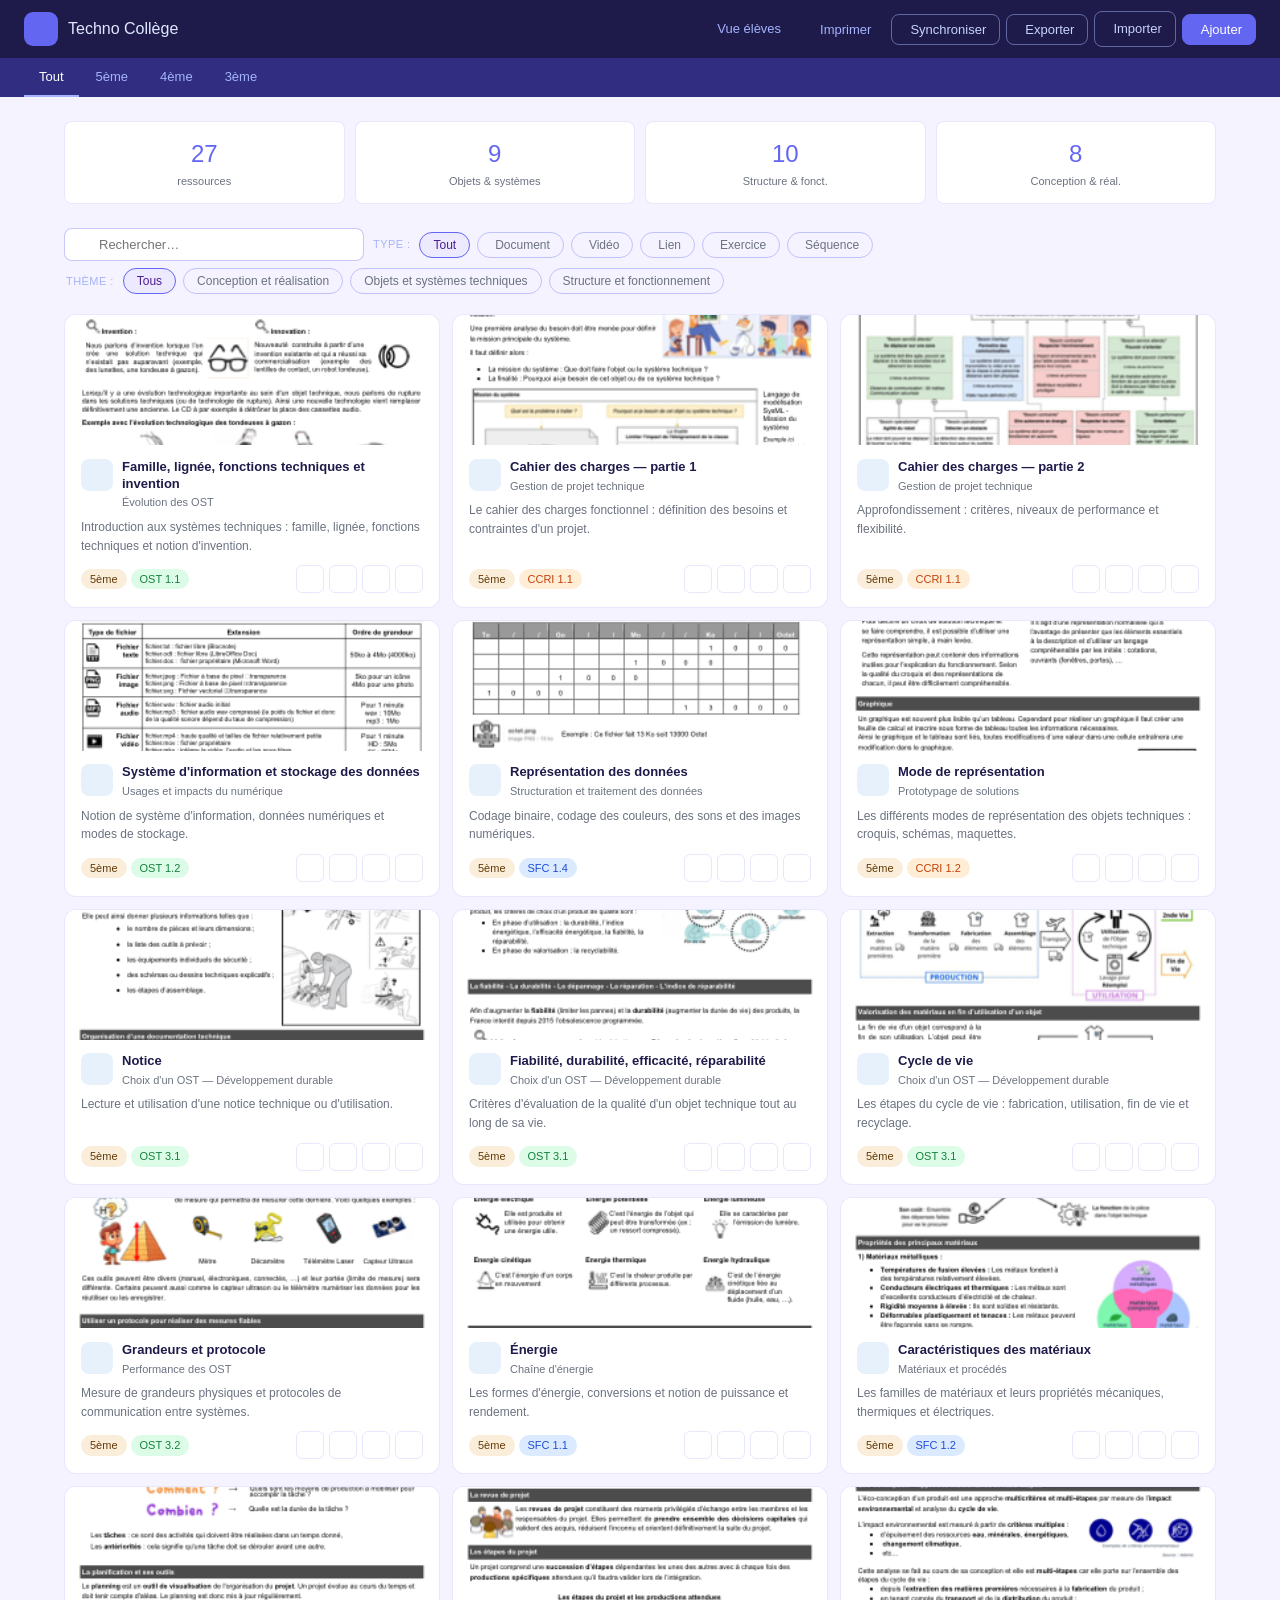
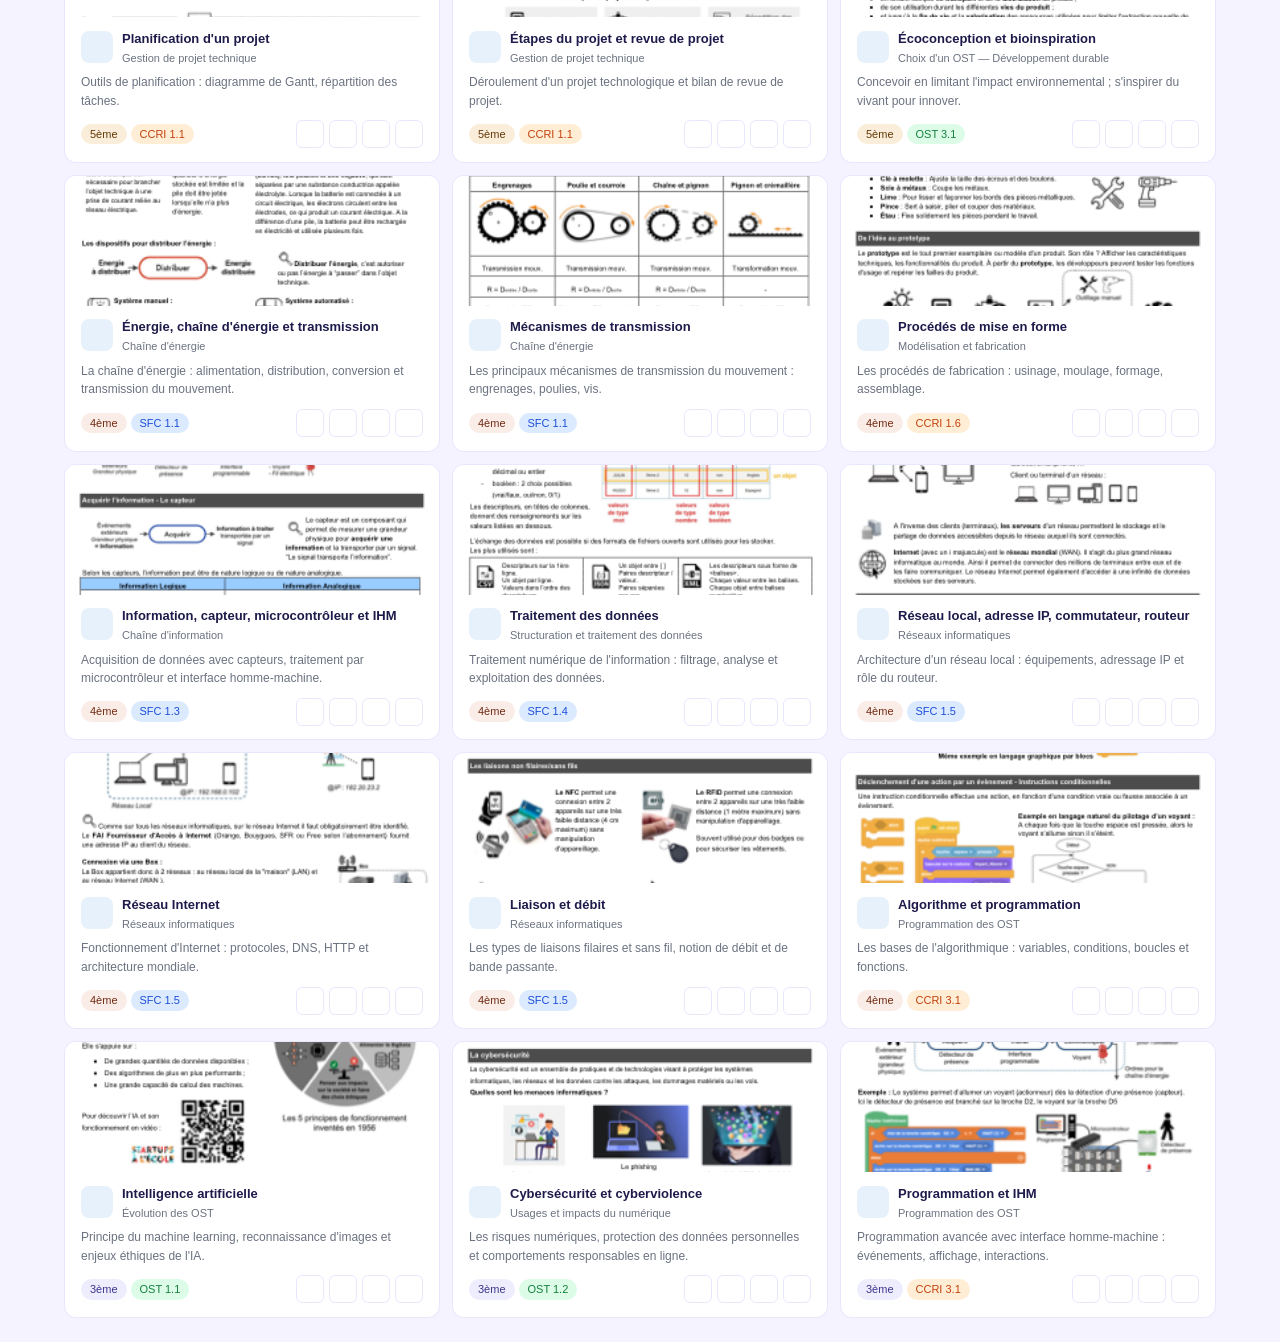
==== index.html @ 3454cb3f "Organise les fiches selon le programme BO 2024-2025 - ressources.json : ajout des champs code (ex: O" ====
<!DOCTYPE html>
<html lang="fr">
<head>
<meta charset="UTF-8">
<meta name="viewport" content="width=device-width, initial-scale=1.0">
<title>Techno Collège — Ressources pédagogiques</title>
<link rel="stylesheet" href="https://cdn.jsdelivr.net/npm/@tabler/icons-webfont@3.19.0/dist/tabler-icons.min.css">
<style>
  *, *::before, *::after { box-sizing: border-box; margin: 0; padding: 0; }

  :root {
    --bg: #f5f3ff;
    --surface: #ffffff;
    --border: rgba(99,102,241,0.15);
    --border-hover: rgba(99,102,241,0.35);
    --text: #1e1b4b;
    --text-muted: #6b7280;
    --text-hint: #a5b4fc;
    --radius-md: 8px;
    --radius-lg: 12px;
    --accent: #6366f1;
    --accent-dark: #4f46e5;
    --accent-bg: #ede9fe;
    --accent-text: #4c1d95;
    --header-bg: #1e1b4b;
    --nav-bg: #312e81;
  }

  @media (prefers-color-scheme: dark) {
    :root {
      --bg: #0f0e1a;
      --surface: #1e1b4b;
      --border: rgba(165,180,252,0.15);
      --border-hover: rgba(165,180,252,0.35);
      --text: #e0e7ff;
      --text-muted: #a5b4fc;
      --text-hint: #6366f1;
      --accent: #818cf8;
      --accent-dark: #6366f1;
      --accent-bg: #312e81;
      --accent-text: #c7d2fe;
      --header-bg: #0f0e1a;
      --nav-bg: #1e1b4b;
    }
  }

  body {
    font-family: -apple-system, BlinkMacSystemFont, 'Segoe UI', sans-serif;
    background: var(--bg);
    color: var(--text);
    min-height: 100vh;
    font-size: 15px;
    line-height: 1.5;
  }

  /* Header */
  header {
    background: var(--header-bg);
    padding: 0 1.5rem;
    display: flex;
    align-items: center;
    justify-content: space-between;
    height: 58px;
    position: sticky;
    top: 0;
    z-index: 20;
    flex-wrap: wrap;
    gap: 8px;
  }
  .logo {
    display: flex; align-items: center; gap: 10px;
    font-weight: 500; font-size: 16px;
    text-decoration: none; color: #e0e7ff;
  }
  .logo-icon {
    width: 34px; height: 34px; background: #6366f1;
    border-radius: 9px; display: flex; align-items: center;
    justify-content: center; color: #fff; font-size: 18px;
  }
  .header-right { display: flex; align-items: center; gap: 6px; flex-wrap: wrap; }

  /* Buttons */
  .btn {
    border: 0.5px solid rgba(165,180,252,0.5);
    border-radius: var(--radius-md);
    padding: 7px 13px;
    font-size: 13px; cursor: pointer;
    background: transparent; color: #c7d2fe;
    display: inline-flex; align-items: center; gap: 5px;
    font-family: inherit; transition: background 0.15s;
    text-decoration: none; white-space: nowrap;
  }
  .btn:hover { background: rgba(255,255,255,0.1); }
  .btn-primary { background: var(--accent); color: #fff; border-color: var(--accent); }
  .btn-primary:hover { background: var(--accent-dark); border-color: var(--accent-dark); }
  .btn-ghost { border-color: transparent; color: #a5b4fc; }
  .btn-ghost:hover { background: rgba(255,255,255,0.08); }

  /* Nav tabs */
  nav {
    background: var(--nav-bg);
    padding: 0 1.5rem;
    display: flex; gap: 2px; overflow-x: auto;
  }
  .nav-tab {
    padding: 11px 15px; font-size: 13px; cursor: pointer;
    border: none; border-bottom: 2px solid transparent;
    color: #a5b4fc; background: none; white-space: nowrap;
    font-family: inherit; transition: color 0.15s;
  }
  .nav-tab:hover { color: #e0e7ff; }
  .nav-tab.active { color: #fff; border-bottom-color: #a5b4fc; font-weight: 500; }

  /* Main */
  main { padding: 1.5rem; max-width: 1200px; margin: 0 auto; }

  /* Stats — 3 axes BO + total */
  .stats {
    display: grid;
    grid-template-columns: repeat(4, 1fr);
    gap: 10px; margin-bottom: 1.5rem;
  }
  @media (max-width: 680px) { .stats { grid-template-columns: repeat(2, 1fr); } }
  .stat {
    background: var(--surface);
    border: 0.5px solid var(--border);
    border-radius: var(--radius-md);
    padding: 0.9rem 1rem;
    text-align: center;
  }
  .stat-n { font-size: 24px; font-weight: 500; color: var(--accent); margin-bottom: 2px; }
  .stat-l { font-size: 11px; color: var(--text-muted); line-height: 1.3; }

  /* Filters */
  .filter-section { margin-bottom: 1.25rem; }
  .filter-row {
    display: flex; gap: 7px; flex-wrap: wrap;
    align-items: center; margin-bottom: 7px;
  }
  .filter-label {
    font-size: 11px; color: var(--text-hint);
    text-transform: uppercase; letter-spacing: .04em;
    white-space: nowrap; padding: 0 2px;
  }
  .search-wrap { position: relative; flex: 1; min-width: 180px; max-width: 300px; }
  .search-wrap .ti {
    position: absolute; left: 10px; top: 50%;
    transform: translateY(-50%);
    color: var(--text-hint); font-size: 16px; pointer-events: none;
  }
  .search-wrap input {
    width: 100%; padding: 8px 10px 8px 34px;
    border: 0.5px solid var(--border-hover);
    border-radius: var(--radius-md); font-size: 13px;
    background: var(--surface); color: var(--text);
    font-family: inherit; outline: none;
  }
  .search-wrap input:focus { border-color: var(--accent); }
  .filter-chip {
    border: 0.5px solid var(--border-hover);
    border-radius: 20px; padding: 5px 13px;
    font-size: 12px; cursor: pointer;
    background: transparent; color: var(--text-muted);
    font-family: inherit; display: inline-flex;
    align-items: center; gap: 4px; transition: all 0.15s;
    white-space: nowrap;
  }
  .filter-chip:hover, .filter-chip.active {
    background: var(--accent-bg); border-color: var(--accent); color: var(--accent-text);
  }

  /* Grid */
  .grid {
    display: grid;
    grid-template-columns: repeat(auto-fill, minmax(280px, 1fr));
    gap: 12px;
  }
  .card {
    background: var(--surface);
    border: 0.5px solid var(--border);
    border-radius: var(--radius-lg);
    padding: 0;
    transition: border-color 0.15s, box-shadow 0.15s, transform 0.15s;
    display: flex; flex-direction: column;
    overflow: hidden;
  }
  .card:hover { border-color: var(--accent); box-shadow: 0 4px 16px rgba(99,102,241,0.12); transform: translateY(-2px); }
  .card-img {
    height: 130px; overflow: hidden; flex-shrink: 0;
    background: var(--accent-bg);
    position: relative;
  }
  .card-img img {
    width: 100%; height: 100%; object-fit: cover; display: block;
    transition: transform 0.3s;
  }
  .card:hover .card-img img { transform: scale(1.04); }
  .card-img-placeholder {
    width: 100%; height: 100%;
    display: flex; align-items: center; justify-content: center;
    font-size: 40px; color: var(--accent);
    background: var(--accent-bg);
  }
  .card-body { padding: 0.85rem 1rem; flex: 1; display: flex; flex-direction: column; }
  .card-header { display: flex; align-items: flex-start; gap: 9px; margin-bottom: 7px; }
  .card-icon {
    width: 32px; height: 32px; border-radius: 8px;
    display: flex; align-items: center; justify-content: center;
    font-size: 15px; flex-shrink: 0;
  }
  .card-meta { flex: 1; min-width: 0; }
  .card-title { font-size: 13px; font-weight: 600; line-height: 1.3; margin-bottom: 2px; }
  .card-sub { font-size: 11px; color: var(--text-muted); }
  .card-desc { font-size: 12px; color: var(--text-muted); line-height: 1.55; margin-bottom: 10px; flex: 1; }
  .card-footer { display: flex; align-items: center; justify-content: space-between; gap: 6px; }
  .badges { display: flex; gap: 4px; flex-wrap: wrap; }
  .badge { font-size: 11px; padding: 2px 9px; border-radius: 12px; font-weight: 500; white-space: nowrap; }

  .b-5 { background: #FAEEDA; color: #633806; }
  .b-4 { background: #FAECE7; color: #712B13; }
  .b-3 { background: #EEEDFE; color: #3C3489; }
  .b-doc { background: #E6F1FB; color: #0C447C; }
  .b-ost  { background: #dcfce7; color: #15803d; }
  .b-sfc  { background: #dbeafe; color: #1d4ed8; }
  .b-ccri { background: #ffedd5; color: #c2410c; }
  .b-vid { background: #FBEAF0; color: #72243E; }
  .b-lien { background: #EAF3DE; color: #27500A; }
  .b-ex { background: #FAEEDA; color: #633806; }
  .b-seq { background: #F0F4FF; color: #3451B2; }

  @media (prefers-color-scheme: dark) {
    .b-5 { background: #412402; color: #FAC775; }
    .b-4 { background: #4A1B0C; color: #F0997B; }
    .b-3 { background: #26215C; color: #AFA9EC; }
    .b-doc { background: #042C53; color: #85B7EB; }
    .b-vid { background: #4B1528; color: #ED93B1; }
    .b-lien { background: #173404; color: #97C459; }
    .b-ex { background: #412402; color: #EF9F27; }
    .b-ost  { background: #14532d; color: #4ade80; }
    .b-sfc  { background: #1e3a5f; color: #93c5fd; }
    .b-ccri { background: #431407; color: #fdba74; }
    .b-seq { background: #1e2a5c; color: #93aff5; }
  }

  .card-actions { display: flex; gap: 5px; flex-shrink: 0; }
  .icon-btn {
    width: 28px; height: 28px;
    border: 0.5px solid var(--border);
    border-radius: 6px; display: flex;
    align-items: center; justify-content: center;
    cursor: pointer; background: transparent;
    color: var(--text-muted); font-size: 14px;
    transition: all 0.15s; text-decoration: none;
  }
  .icon-btn:hover { background: var(--bg); color: var(--text); border-color: var(--border-hover); }
  .icon-btn.danger:hover { background: #FCEBEB; color: #A32D2D; border-color: #F09595; }

  /* Empty */
  .empty {
    text-align: center; padding: 4rem 1rem;
    color: var(--text-muted); grid-column: 1 / -1;
  }
  .empty .ti { font-size: 36px; display: block; margin-bottom: 10px; color: var(--text-hint); }

  /* Modal */
  .modal-bg {
    position: fixed; inset: 0;
    background: rgba(0,0,0,0.45);
    z-index: 100; display: none;
    align-items: center; justify-content: center; padding: 1rem;
  }
  .modal-bg.open { display: flex; }
  .modal {
    background: var(--surface);
    border-radius: var(--radius-lg);
    padding: 1.5rem;
    width: min(480px, 100%);
    max-height: 90vh; overflow-y: auto;
    border: 0.5px solid var(--border);
  }
  .modal-header { display: flex; align-items: center; justify-content: space-between; margin-bottom: 1.25rem; }
  .modal h2 { font-size: 15px; font-weight: 500; }
  .form-row { margin-bottom: 1rem; }
  .form-row label { display: block; font-size: 12px; color: var(--text-muted); margin-bottom: 5px; }
  .form-row input,
  .form-row textarea,
  .form-row select {
    width: 100%; padding: 8px 10px;
    border: 0.5px solid var(--border-hover);
    border-radius: var(--radius-md); font-size: 13px;
    background: var(--surface); color: var(--text);
    font-family: inherit; outline: none;
  }
  .form-row input:focus,
  .form-row textarea:focus,
  .form-row select:focus { border-color: var(--accent); }
  .form-row textarea { resize: vertical; min-height: 70px; }
  .form-row select { cursor: pointer; }
  .form-grid { display: grid; grid-template-columns: 1fr 1fr; gap: 10px; }
  .form-actions { display: flex; gap: 8px; justify-content: flex-end; margin-top: 1.25rem; }
  .form-hint { font-size: 11px; color: var(--text-muted); margin-top: 5px; line-height: 1.5; }

  /* Sync modal */
  .sync-modal {
    background: var(--surface);
    border-radius: var(--radius-lg);
    padding: 1.5rem;
    width: min(520px, 100%);
    border: 0.5px solid var(--border);
    max-height: 90vh; overflow-y: auto;
  }
  .sync-steps { margin: 1rem 0; }
  .sync-step { display: flex; gap: 12px; align-items: flex-start; padding: 10px 0; border-bottom: 0.5px solid var(--border); }
  .sync-step:last-child { border-bottom: none; }
  .sync-num {
    width: 24px; height: 24px; border-radius: 50%;
    background: var(--accent); color: #fff;
    font-size: 12px; font-weight: 600;
    display: flex; align-items: center; justify-content: center;
    flex-shrink: 0; margin-top: 1px;
  }
  .sync-label { font-size: 13px; color: var(--text-muted); margin-bottom: 6px; }
  .sync-cmd {
    background: var(--bg); border: 0.5px solid var(--border-hover);
    border-radius: var(--radius-md); padding: 8px 12px;
    font-family: 'SF Mono', 'Fira Code', monospace; font-size: 11px;
    color: var(--text); word-break: break-all;
    cursor: pointer; user-select: all;
  }
  .sync-cmd:hover { border-color: var(--accent); }

  /* QR modal */
  .qr-modal {
    background: var(--surface);
    border-radius: var(--radius-lg); padding: 1.5rem;
    width: min(320px, 100%); text-align: center;
    border: 0.5px solid var(--border);
  }
  .qr-modal img { border-radius: var(--radius-md); margin: 1rem auto; display: block; }
  .qr-titre { font-size: 14px; font-weight: 500; margin-bottom: 4px; }
  .qr-url { font-size: 11px; color: var(--text-muted); word-break: break-all; }

  /* Toast */
  .toast {
    position: fixed; bottom: 1.5rem; right: 1.5rem;
    background: var(--text); color: var(--surface);
    padding: 10px 18px; border-radius: var(--radius-md);
    font-size: 13px; z-index: 200;
    opacity: 0; transform: translateY(8px);
    transition: all 0.2s; pointer-events: none;
  }
  .toast.show { opacity: 1; transform: translateY(0); }

  /* Print */
  @media print {
    header, nav, .filter-section, .card-actions, .modal-bg, .toast { display: none !important; }
    body { background: white; color: black; font-size: 12px; }
    .stats { display: none; }
    main { padding: 0; max-width: 100%; }
    .grid { grid-template-columns: repeat(3, 1fr); gap: 8px; }
    .card { border: 1px solid #ccc; break-inside: avoid; padding: 8px; }
    .card-title { font-size: 12px; }
    .card-desc { font-size: 11px; }
    .print-header { display: block !important; }
  }
  .print-header {
    display: none;
    margin-bottom: 1rem;
    padding-bottom: 0.5rem;
    border-bottom: 2px solid #1e1b4b;
  }
  .print-header h1 { font-size: 18px; }
  .print-header p { font-size: 12px; color: #666; }
</style>
</head>
<body>

<header>
  <a class="logo" href="#">
    <div class="logo-icon"><i class="ti ti-tool"></i></div>
    Techno Collège
  </a>
  <div class="header-right">
    <a class="btn btn-ghost" href="eleves.html" target="_blank" title="Vue élèves">
      <i class="ti ti-users"></i> Vue élèves
    </a>
    <button class="btn btn-ghost" onclick="window.print()" title="Imprimer / PDF">
      <i class="ti ti-printer"></i> Imprimer
    </button>
    <button class="btn" onclick="openSync()">
      <i class="ti ti-cloud-upload"></i> Synchroniser
    </button>
    <button class="btn" onclick="exportData()">
      <i class="ti ti-download"></i> Exporter
    </button>
    <label class="btn" style="cursor:pointer">
      <i class="ti ti-upload"></i> Importer
      <input type="file" accept=".json" style="display:none" onchange="importData(event)">
    </label>
    <button class="btn btn-primary" onclick="openModal()">
      <i class="ti ti-plus"></i> Ajouter
    </button>
  </div>
</header>

<nav>
  <button class="nav-tab active" onclick="setTab(this,'')">Tout</button>
  <button class="nav-tab" onclick="setTab(this,'5')">5ème</button>
  <button class="nav-tab" onclick="setTab(this,'4')">4ème</button>
  <button class="nav-tab" onclick="setTab(this,'3')">3ème</button>
</nav>

<main>
  <div class="print-header">
    <h1>Techno Collège — Ressources pédagogiques</h1>
    <p id="print-subtitle"></p>
  </div>

  <div class="stats">
    <div class="stat"><div class="stat-n" id="s-total">0</div><div class="stat-l">ressources</div></div>
    <div class="stat"><div class="stat-n" id="s-ax1">0</div><div class="stat-l">Objets &amp; systèmes</div></div>
    <div class="stat"><div class="stat-n" id="s-ax2">0</div><div class="stat-l">Structure &amp; fonct.</div></div>
    <div class="stat"><div class="stat-n" id="s-ax3">0</div><div class="stat-l">Conception &amp; réal.</div></div>
  </div>

  <div class="filter-section">
    <div class="filter-row">
      <div class="search-wrap">
        <i class="ti ti-search"></i>
        <input type="text" id="search" placeholder="Rechercher…" oninput="renderCards()">
      </div>
      <span class="filter-label">Type :</span>
      <button class="filter-chip active" onclick="setType(this,'')">Tout</button>
      <button class="filter-chip" onclick="setType(this,'document')"><i class="ti ti-file-text"></i> Document</button>
      <button class="filter-chip" onclick="setType(this,'video')"><i class="ti ti-video"></i> Vidéo</button>
      <button class="filter-chip" onclick="setType(this,'lien')"><i class="ti ti-link"></i> Lien</button>
      <button class="filter-chip" onclick="setType(this,'exercice')"><i class="ti ti-pencil"></i> Exercice</button>
      <button class="filter-chip" onclick="setType(this,'sequence')"><i class="ti ti-list-details"></i> Séquence</button>
    </div>
    <div class="filter-row" id="theme-filters">
      <span class="filter-label">Thème :</span>
      <button class="filter-chip active" onclick="setTheme(this,'')">Tous</button>
    </div>
  </div>

  <div class="grid" id="grid">
    <div class="empty"><i class="ti ti-loader"></i>Chargement…</div>
  </div>
</main>

<!-- Modal ajout -->
<div class="modal-bg" id="modal-bg" onclick="closeBg(event)">
  <div class="modal" role="dialog" aria-modal="true">
    <div class="modal-header">
      <h2>Nouvelle ressource</h2>
      <button class="icon-btn" onclick="closeModal()"><i class="ti ti-x"></i></button>
    </div>
    <div class="form-row">
      <label>Titre *</label>
      <input type="text" id="f-titre" placeholder="Ex : Cours sur les matériaux">
    </div>
    <div class="form-row">
      <label>Description</label>
      <textarea id="f-desc" placeholder="Décrivez brièvement le contenu…"></textarea>
    </div>
    <div class="form-grid">
      <div class="form-row">
        <label>Type</label>
        <select id="f-type">
          <option value="document">Document</option>
          <option value="video">Vidéo</option>
          <option value="lien">Lien web</option>
          <option value="exercice">Exercice / TP</option>
          <option value="sequence">Séquence de cours</option>
        </select>
      </div>
      <div class="form-row">
        <label>Niveau</label>
        <select id="f-niveau">
          <option value="5">5ème</option>
          <option value="4">4ème</option>
          <option value="3">3ème</option>
        </select>
      </div>
    </div>
    <div class="form-row">
      <label>Thème</label>
      <input type="text" id="f-theme" placeholder="Ex : Énergie, Réseaux, Matériaux…">
    </div>
    <div class="form-row">
      <label>Fichier / Lien</label>
      <div style="display:flex;gap:6px;margin-bottom:8px">
        <button type="button" class="filter-chip active" id="mode-url" onclick="setLinkMode('url')"><i class="ti ti-link"></i> Lien web</button>
        <button type="button" class="filter-chip" id="mode-pdf" onclick="setLinkMode('pdf')"><i class="ti ti-file-type-pdf"></i> PDF local</button>
      </div>
      <div id="url-field">
        <input type="url" id="f-url" placeholder="https://…">
      </div>
      <div id="pdf-field" style="display:none">
        <input type="text" id="f-pdf" placeholder="nom-du-fichier.pdf">
        <p class="form-hint"><i class="ti ti-info-circle" style="vertical-align:middle"></i> Place le PDF dans <code style="background:var(--bg);padding:1px 5px;border-radius:4px">~/techno-college/pdf/</code> puis clique <strong>Synchroniser</strong>.</p>
      </div>
    </div>
    <div class="form-actions">
      <button class="btn" style="color:var(--text);border-color:var(--border-hover)" onclick="closeModal()">Annuler</button>
      <button class="btn btn-primary" onclick="addResource()"><i class="ti ti-check"></i> Ajouter</button>
    </div>
  </div>
</div>

<!-- Modal sync -->
<div class="modal-bg" id="sync-bg" onclick="closeSyncBg(event)">
  <div class="sync-modal" role="dialog" aria-modal="true">
    <div class="modal-header">
      <h2><i class="ti ti-cloud-upload" style="margin-right:8px;color:var(--accent)"></i>Synchroniser vers GitHub</h2>
      <button class="icon-btn" onclick="closeSync()"><i class="ti ti-x"></i></button>
    </div>
    <p style="font-size:13px;color:var(--text-muted);margin-bottom:12px">Tes ressources locales seront publiées sur le site en ligne.</p>

    <!-- Google Sheets config -->
    <details style="margin-bottom:14px;border:0.5px solid var(--border);border-radius:var(--radius-md);padding:10px 12px">
      <summary style="font-size:13px;font-weight:500;cursor:pointer;list-style:none;display:flex;align-items:center;gap:7px">
        <i class="ti ti-table" style="color:var(--accent)"></i> Enregistrer les scores dans Google Sheets
        <i class="ti ti-chevron-right" style="margin-left:auto;font-size:14px;color:var(--text-hint)"></i>
      </summary>
      <div style="margin-top:10px">
        <label style="font-size:12px;color:var(--text-muted);display:block;margin-bottom:5px">URL du script Google Apps</label>
        <input type="url" id="sheets-url-input" placeholder="https://script.google.com/macros/s/…/exec"
          style="width:100%;padding:8px 10px;border:0.5px solid var(--border-hover);border-radius:var(--radius-md);font-size:12px;background:var(--surface);color:var(--text);font-family:inherit;outline:none"
          oninput="sheetsUrl=this.value.trim();localStorage.setItem('tc_sheets_url',sheetsUrl)">
        <p style="font-size:11px;color:var(--text-hint);margin-top:5px">
          Pour créer ce script : ouvre Google Sheets → Extensions → Apps Script → colle le code ci-dessous → Déployer → Application web → Tout le monde.
        </p>
        <pre style="margin-top:8px;padding:10px;background:var(--bg);border-radius:6px;font-size:11px;overflow-x:auto;color:var(--text-muted);white-space:pre-wrap">function doPost(e) {
  const d = JSON.parse(e.postData.contents);
  const s = SpreadsheetApp.getActiveSpreadsheet().getSheets()[0];
  if (s.getLastRow() === 0)
    s.appendRow(['Date','Prénom','Fiche','Score','Total','%']);
  s.appendRow([new Date(d.date), d.nom, d.titre,
               d.score, d.total,
               Math.round(d.score/d.total*100)+'%']);
  return ContentService.createTextOutput('ok');
}</pre>
      </div>
    </details>

    <div class="sync-steps">
      <div class="sync-step">
        <div class="sync-num">1</div>
        <div style="flex:1">
          <div class="sync-label">Télécharger le fichier de ressources</div>
          <button class="btn btn-primary" onclick="downloadForSync()" style="font-size:12px;padding:6px 12px">
            <i class="ti ti-download"></i> Télécharger ressources.json
          </button>
        </div>
      </div>
      <div class="sync-step">
        <div class="sync-num">2</div>
        <div style="flex:1">
          <div class="sync-label">Colle cette commande dans Terminal :</div>
          <div class="sync-cmd" onclick="copyCmd()">cp ~/Downloads/ressources.json ~/techno-college/ &amp;&amp; cd ~/techno-college &amp;&amp; git add ressources.json pdf/ &amp;&amp; git commit -m "Sync ressources" &amp;&amp; git push</div>
          <button class="btn" onclick="copyCmd()" style="margin-top:8px;font-size:12px;padding:6px 12px;color:var(--text);border-color:var(--border-hover)">
            <i class="ti ti-copy"></i> Copier la commande
          </button>
        </div>
      </div>
      <div class="sync-step">
        <div class="sync-num">3</div>
        <div style="flex:1">
          <div class="sync-label">Attendre ~1 minute, puis le site est à jour.</div>
          <a href="https://robicy-sys.github.io/techno-college" target="_blank" class="btn" style="font-size:12px;padding:6px 12px;color:var(--text);border-color:var(--border-hover)">
            <i class="ti ti-external-link"></i> Voir le site
          </a>
        </div>
      </div>
    </div>
  </div>
</div>

<!-- Modal QR code -->
<div class="modal-bg" id="qr-bg" onclick="closeQR()">
  <div class="qr-modal" role="dialog" onclick="event.stopPropagation()">
    <div class="modal-header" style="margin-bottom:0.5rem">
      <h2>QR Code</h2>
      <button class="icon-btn" onclick="closeQR()"><i class="ti ti-x"></i></button>
    </div>
    <p class="qr-titre" id="qr-titre"></p>
    <img id="qr-img" src="" alt="QR Code" width="200" height="200">
    <p class="qr-url" id="qr-url"></p>
    <div style="display:flex;gap:8px;justify-content:center;margin-top:1rem">
      <a id="qr-download" href="" download="qrcode.png" class="btn btn-primary" style="font-size:12px">
        <i class="ti ti-download"></i> Télécharger
      </a>
      <button class="btn" onclick="closeQR()" style="font-size:12px;color:var(--text);border-color:var(--border-hover)">Fermer</button>
    </div>
  </div>
</div>

<div class="toast" id="toast"></div>

<script>
const BASE_URL = 'https://robicy-sys.github.io/techno-college/';

const THEME_IMG = {
  'Objets et systèmes techniques': 'img/themes/systemes.jpg',
  'Structure et fonctionnement':   'img/themes/mecanique.jpg',
  'Conception et réalisation':     'img/themes/conception.jpg',
  'Énergie':                       'img/themes/energie.jpg',
  'Matériaux':                     'img/themes/materiaux.jpg',
  'Mécanique':                     'img/themes/mecanique.jpg',
  'Numérique':                     'img/themes/numerique.jpg',
  'Réseaux':                       'img/themes/reseaux.jpg',
  'Programmation':                 'img/themes/programmation.jpg',
  'Projet':                        'img/themes/projet.jpg',
  'Développement durable':         'img/themes/developpement-durable.jpg',
  'Communication':                 'img/themes/communication.jpg',
};

const THEME_ICON = {
  'Objets et systèmes techniques': 'ti-cpu',
  'Structure et fonctionnement':   'ti-settings',
  'Conception et réalisation':     'ti-ruler-2',
  'Énergie':                       'ti-bolt',
  'Matériaux':                     'ti-building-factory',
  'Mécanique':                     'ti-tool',
  'Numérique':                     'ti-device-laptop',
  'Réseaux':                       'ti-network',
  'Programmation':                 'ti-code',
  'Projet':                        'ti-checklist',
  'Développement durable':         'ti-leaf',
  'Communication':                 'ti-antenna',
};

const ICONS = {
  document: { i: 'ti-file-text', bg: '#E6F1FB', c: '#185FA5' },
  video:    { i: 'ti-video',     bg: '#FBEAF0', c: '#99355A' },
  lien:     { i: 'ti-link',      bg: '#EAF3DE', c: '#3B6D11' },
  exercice: { i: 'ti-pencil',    bg: '#FAEEDA', c: '#854F0B' },
  sequence: { i: 'ti-list-details', bg: '#F0F4FF', c: '#3451B2' },
};
const TYPE_LBL = { document:'Document', video:'Vidéo', lien:'Lien', exercice:'Exercice', sequence:'Séquence' };

let resources = [];
let nextId = 1;
let sheetsUrl = '';
let tabNiv = '';
let typeFilter = '';
let themeFilter = '';
let linkMode = 'url';

// ── Chargement ──────────────────────────────────────────────────────────────

async function load() {
  try {
    const resp = await fetch('./ressources.json?_=' + Date.now());
    if (resp.ok) {
      const data = await resp.json();
      if (Array.isArray(data.resources)) {
        resources = data.resources;
        nextId = data.nextId || (Math.max(...resources.map(r => r.id)) + 1);
        sheetsUrl = data.sheetsUrl || localStorage.getItem('tc_sheets_url') || '';
        localStorage.setItem('techno-ressources', JSON.stringify({ resources, nextId, sheetsUrl }));
        renderAll();
        return;
      }
    }
  } catch(e) {}
  try {
    const saved = localStorage.getItem('techno-ressources');
    if (saved) {
      const data = JSON.parse(saved);
      resources = data.resources || [];
      nextId = data.nextId || 1;
      sheetsUrl = data.sheetsUrl || localStorage.getItem('tc_sheets_url') || '';
    }
  } catch(e) { resources = []; nextId = 1; sheetsUrl = ''; }
  renderAll();
}

function save() {
  localStorage.setItem('techno-ressources', JSON.stringify({ resources, nextId, sheetsUrl }));
}

// ── Tabs / Filtres ───────────────────────────────────────────────────────────

function setTab(el, niv) {
  document.querySelectorAll('.nav-tab').forEach(t => t.classList.remove('active'));
  el.classList.add('active');
  tabNiv = niv;
  renderAll();
}

function setType(el, t) {
  document.querySelectorAll('.filter-row:first-child .filter-chip').forEach(c => c.classList.remove('active'));
  el.classList.add('active');
  typeFilter = t;
  renderCards();
}

function setTheme(el, t) {
  document.querySelectorAll('#theme-filters .filter-chip').forEach(c => c.classList.remove('active'));
  el.classList.add('active');
  themeFilter = t;
  renderCards();
}

function buildThemeFilters() {
  const themes = [...new Set(resources.map(r => r.theme).filter(Boolean))].sort();
  const container = document.getElementById('theme-filters');
  container.innerHTML = '<span class="filter-label">Thème :</span>';
  const allBtn = document.createElement('button');
  allBtn.className = 'filter-chip' + (themeFilter === '' ? ' active' : '');
  allBtn.textContent = 'Tous';
  allBtn.onclick = () => setTheme(allBtn, '');
  container.appendChild(allBtn);
  themes.forEach(th => {
    const btn = document.createElement('button');
    btn.className = 'filter-chip' + (themeFilter === th ? ' active' : '');
    btn.textContent = th;
    btn.onclick = () => setTheme(btn, th);
    container.appendChild(btn);
  });
}

// ── Rendu ────────────────────────────────────────────────────────────────────

function renderAll() {
  buildThemeFilters();
  updateStats();
  renderCards();
  document.getElementById('print-subtitle').textContent =
    'Niveau : ' + (tabNiv ? tabNiv + 'ème' : 'Tous') + ' — ' + resources.length + ' ressources';
}

function renderCards() {
  const q = document.getElementById('search').value.toLowerCase().trim();
  const filtered = resources.filter(r => {
    if (tabNiv && r.niveau !== tabNiv) return false;
    if (typeFilter && r.type !== typeFilter) return false;
    if (themeFilter && r.theme !== themeFilter) return false;
    if (q && !r.titre.toLowerCase().includes(q) && !(r.desc||'').toLowerCase().includes(q) && !(r.theme||'').toLowerCase().includes(q)) return false;
    return true;
  });

  const g = document.getElementById('grid');
  if (!filtered.length) {
    g.innerHTML = '<div class="empty"><i class="ti ti-search-off"></i>Aucune ressource trouvée</div>';
    return;
  }

  g.innerHTML = filtered.map(r => {
    const ic = ICONS[r.type] || ICONS.document;
    const isPdf = r.url && r.url.startsWith('pdf/');
    const linkBtn = r.url
      ? `<a class="icon-btn" href="${escHtml(r.url)}" target="_blank" rel="noopener" title="${isPdf ? 'Ouvrir le PDF' : 'Ouvrir le lien'}"><i class="ti ${isPdf ? 'ti-file-type-pdf' : 'ti-external-link'}"></i></a>`
      : '';
    const qrBtn = r.url
      ? `<button class="icon-btn" onclick="showQR(${r.id})" title="QR Code"><i class="ti ti-qrcode"></i></button>`
      : '';
    const quizBtn = `<a class="icon-btn" href="quiz/?id=${r.id}" target="_blank" title="Faire le quiz"><i class="ti ti-brain"></i></a>`;
    const thumbSrc = `img/thumbs/thumb-${r.id}.png`;
    const imgHtml = `<div class="card-img"><img src="${escHtml(thumbSrc)}" alt="${escHtml(r.titre||'')}" loading="lazy" onerror="this.style.display='none'"></div>`;
    return `<article class="card">
      ${imgHtml}
      <div class="card-body">
        <div class="card-header">
          <div class="card-icon" style="background:${ic.bg};color:${ic.c}"><i class="ti ${ic.i}"></i></div>
          <div class="card-meta">
            <div class="card-title">${escHtml(r.titre)}</div>
            <div class="card-sub">${r.sous_theme ? escHtml(r.sous_theme) : escHtml(r.theme||'')}</div>
          </div>
        </div>
        <p class="card-desc">${escHtml(r.desc||'')}</p>
        <div class="card-footer">
          <div class="badges">
            <span class="badge b-${r.niveau}">${r.niveau}ème</span>
            ${r.code ? `<span class="badge b-${(r.code.startsWith('OST')?'ost':r.code.startsWith('SFC')?'sfc':'ccri')}">${escHtml(r.code)}</span>` : `<span class="badge b-${r.type}">${TYPE_LBL[r.type]||r.type}</span>`}
          </div>
          <div class="card-actions">
            ${quizBtn}${qrBtn}${linkBtn}
            <button class="icon-btn danger" onclick="deleteRes(${r.id})" title="Supprimer"><i class="ti ti-trash"></i></button>
          </div>
        </div>
      </div>
    </article>`;
  }).join('');
}

function updateStats() {
  const src = tabNiv ? resources.filter(r => r.niveau === tabNiv) : resources;
  document.getElementById('s-total').textContent = src.length;
  document.getElementById('s-ax1').textContent = src.filter(r => r.theme === 'Objets et systèmes techniques').length;
  document.getElementById('s-ax2').textContent = src.filter(r => r.theme === 'Structure et fonctionnement').length;
  document.getElementById('s-ax3').textContent = src.filter(r => r.theme === 'Conception et réalisation').length;
}

// ── CRUD ─────────────────────────────────────────────────────────────────────

function deleteRes(id) {
  if (!confirm('Supprimer cette ressource ?')) return;
  resources = resources.filter(r => r.id !== id);
  save(); renderAll(); showToast('Ressource supprimée');
}

function addResource() {
  const titre = document.getElementById('f-titre').value.trim();
  if (!titre) { document.getElementById('f-titre').focus(); return; }
  const url = linkMode === 'pdf'
    ? (document.getElementById('f-pdf').value.trim() ? 'pdf/' + document.getElementById('f-pdf').value.trim().replace(/^pdf\//,'') : '')
    : document.getElementById('f-url').value.trim();
  resources.unshift({
    id: nextId++, titre,
    desc: document.getElementById('f-desc').value.trim() || 'Aucune description.',
    type: document.getElementById('f-type').value,
    niveau: document.getElementById('f-niveau').value,
    theme: document.getElementById('f-theme').value.trim() || 'Général',
    url,
  });
  save();
  ['f-titre','f-desc','f-theme','f-url','f-pdf'].forEach(id => document.getElementById(id).value = '');
  closeModal(); renderAll(); showToast('Ressource ajoutée');
}

// ── Modal ajout ──────────────────────────────────────────────────────────────

function openModal() {
  document.getElementById('modal-bg').classList.add('open');
  setLinkMode('url');
  setTimeout(() => document.getElementById('f-titre').focus(), 50);
}
function closeModal() { document.getElementById('modal-bg').classList.remove('open'); }
function closeBg(e) { if (e.target === document.getElementById('modal-bg')) closeModal(); }

function setLinkMode(mode) {
  linkMode = mode;
  document.getElementById('url-field').style.display = mode === 'url' ? '' : 'none';
  document.getElementById('pdf-field').style.display = mode === 'pdf' ? '' : 'none';
  document.getElementById('mode-url').classList.toggle('active', mode === 'url');
  document.getElementById('mode-pdf').classList.toggle('active', mode === 'pdf');
}

// ── QR Code ──────────────────────────────────────────────────────────────────

function showQR(id) {
  const r = resources.find(x => x.id === id);
  if (!r || !r.url) return;
  const fullUrl = r.url.startsWith('http') ? r.url : BASE_URL + r.url;
  const qrSrc = 'https://api.qrserver.com/v1/create-qr-code/?size=200x200&data=' + encodeURIComponent(fullUrl);
  document.getElementById('qr-titre').textContent = r.titre;
  document.getElementById('qr-url').textContent = fullUrl;
  document.getElementById('qr-img').src = qrSrc;
  document.getElementById('qr-download').href = qrSrc + '&format=png';
  document.getElementById('qr-bg').classList.add('open');
}
function closeQR() { document.getElementById('qr-bg').classList.remove('open'); }

// ── Sync ─────────────────────────────────────────────────────────────────────

function openSync() {
  document.getElementById('sync-bg').classList.add('open');
  const inp = document.getElementById('sheets-url-input');
  if (inp) inp.value = sheetsUrl || localStorage.getItem('tc_sheets_url') || '';
}
function closeSync() { document.getElementById('sync-bg').classList.remove('open'); }
function closeSyncBg(e) { if (e.target === document.getElementById('sync-bg')) closeSync(); }

function downloadForSync() {
  const inputUrl = document.getElementById('sheets-url-input');
  if (inputUrl) {
    sheetsUrl = inputUrl.value.trim();
    localStorage.setItem('tc_sheets_url', sheetsUrl);
    save();
  }
  const blob = new Blob([JSON.stringify({ resources, nextId, sheetsUrl }, null, 2)], { type: 'application/json' });
  const a = document.createElement('a');
  a.href = URL.createObjectURL(blob);
  a.download = 'ressources.json';
  a.click();
  showToast('Fichier téléchargé — exécute la commande Terminal');
}

function copyCmd() {
  const cmd = `cp ~/Downloads/ressources.json ~/techno-college/ && cd ~/techno-college && git add ressources.json pdf/ && git commit -m "Sync ressources" && git push`;
  navigator.clipboard.writeText(cmd).then(() => showToast('Commande copiée !'));
}

// ── Export / Import ──────────────────────────────────────────────────────────

function exportData() {
  const blob = new Blob([JSON.stringify({ resources, nextId }, null, 2)], { type: 'application/json' });
  const a = document.createElement('a');
  a.href = URL.createObjectURL(blob);
  a.download = 'ressources-techno.json';
  a.click();
}

function importData(e) {
  const file = e.target.files[0];
  if (!file) return;
  const reader = new FileReader();
  reader.onload = ev => {
    try {
      const data = JSON.parse(ev.target.result);
      if (Array.isArray(data.resources)) {
        resources = data.resources;
        nextId = data.nextId || (Math.max(...resources.map(r => r.id)) + 1);
        save(); renderAll(); showToast(`${resources.length} ressources importées`);
      }
    } catch(err) { alert('Fichier invalide.'); }
    e.target.value = '';
  };
  reader.readAsText(file);
}

// ── Toast ────────────────────────────────────────────────────────────────────

function showToast(msg) {
  const t = document.getElementById('toast');
  t.textContent = msg; t.classList.add('show');
  setTimeout(() => t.classList.remove('show'), 2500);
}

function escHtml(s) {
  return String(s).replace(/&/g,'&amp;').replace(/</g,'&lt;').replace(/>/g,'&gt;').replace(/"/g,'&quot;');
}

document.addEventListener('keydown', e => {
  if (e.key === 'Escape') { closeModal(); closeSync(); closeQR(); }
});

load();
</script>
</body>
</html>
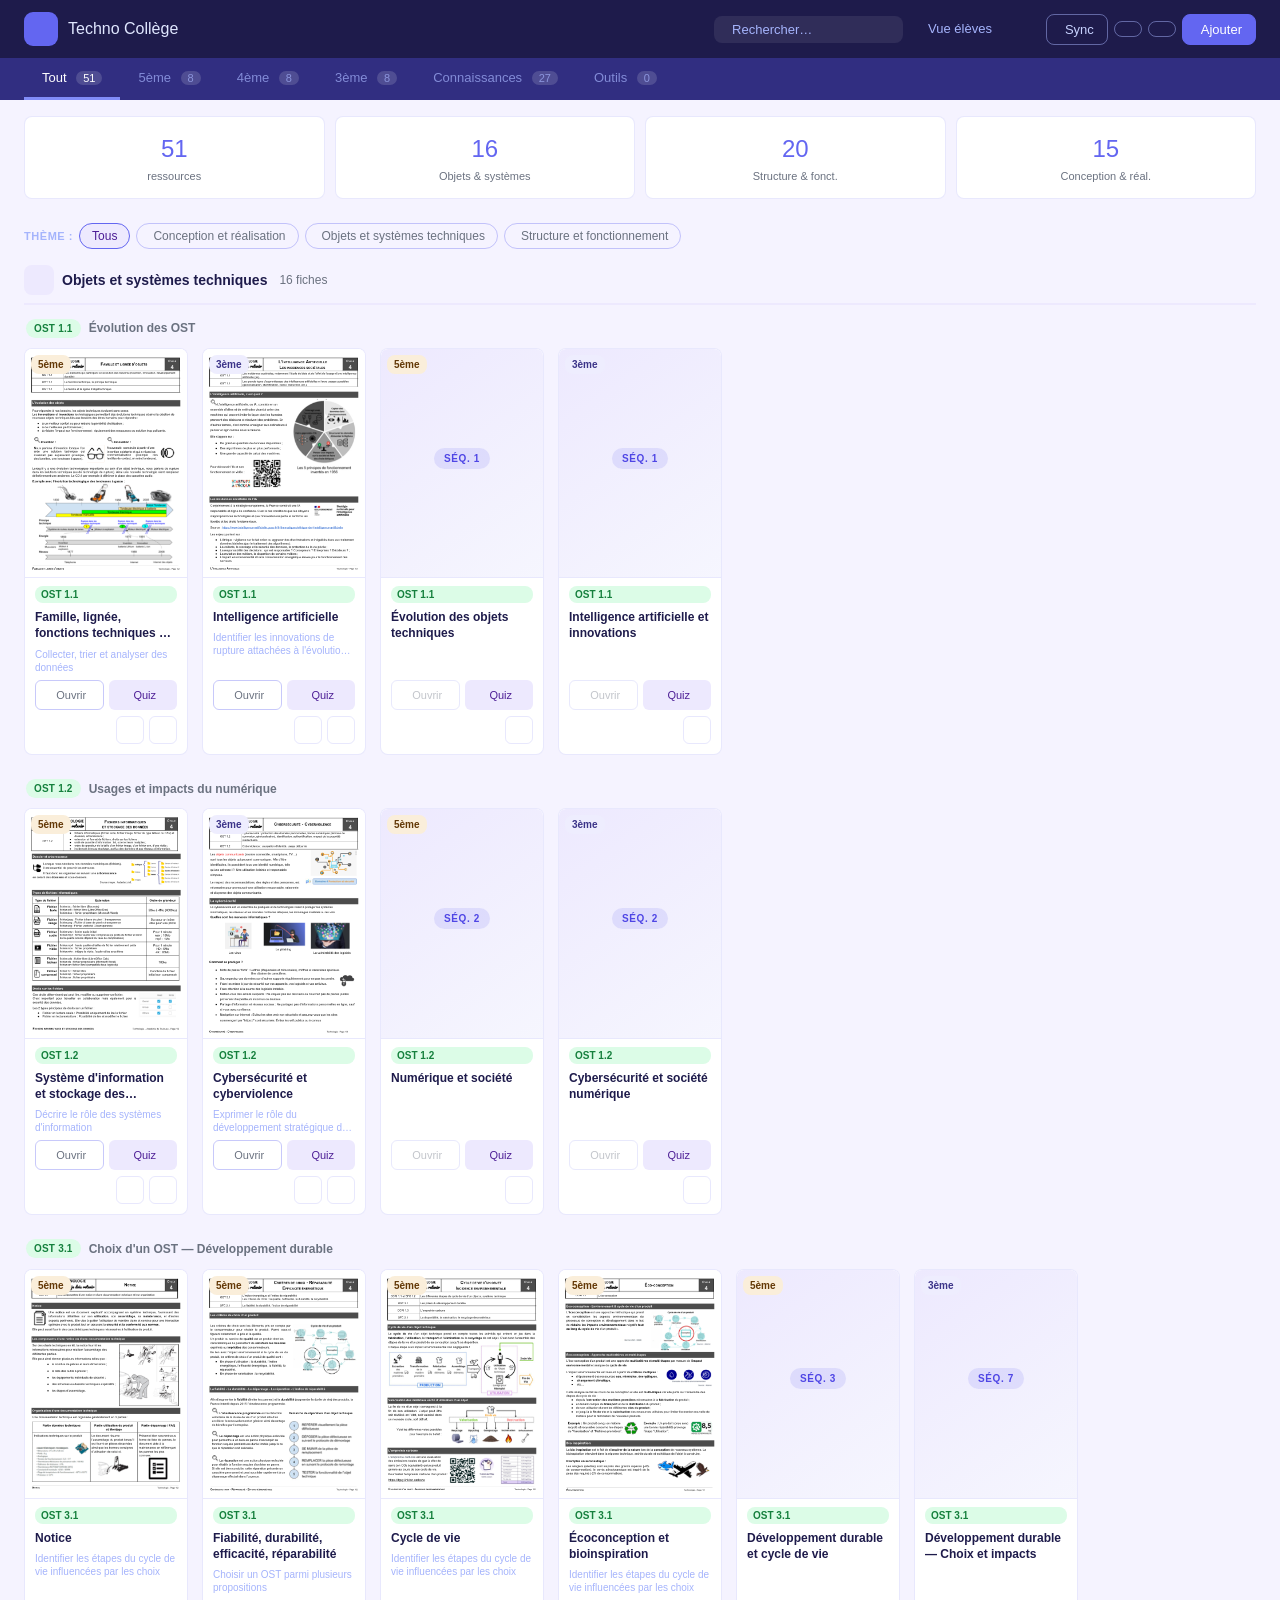
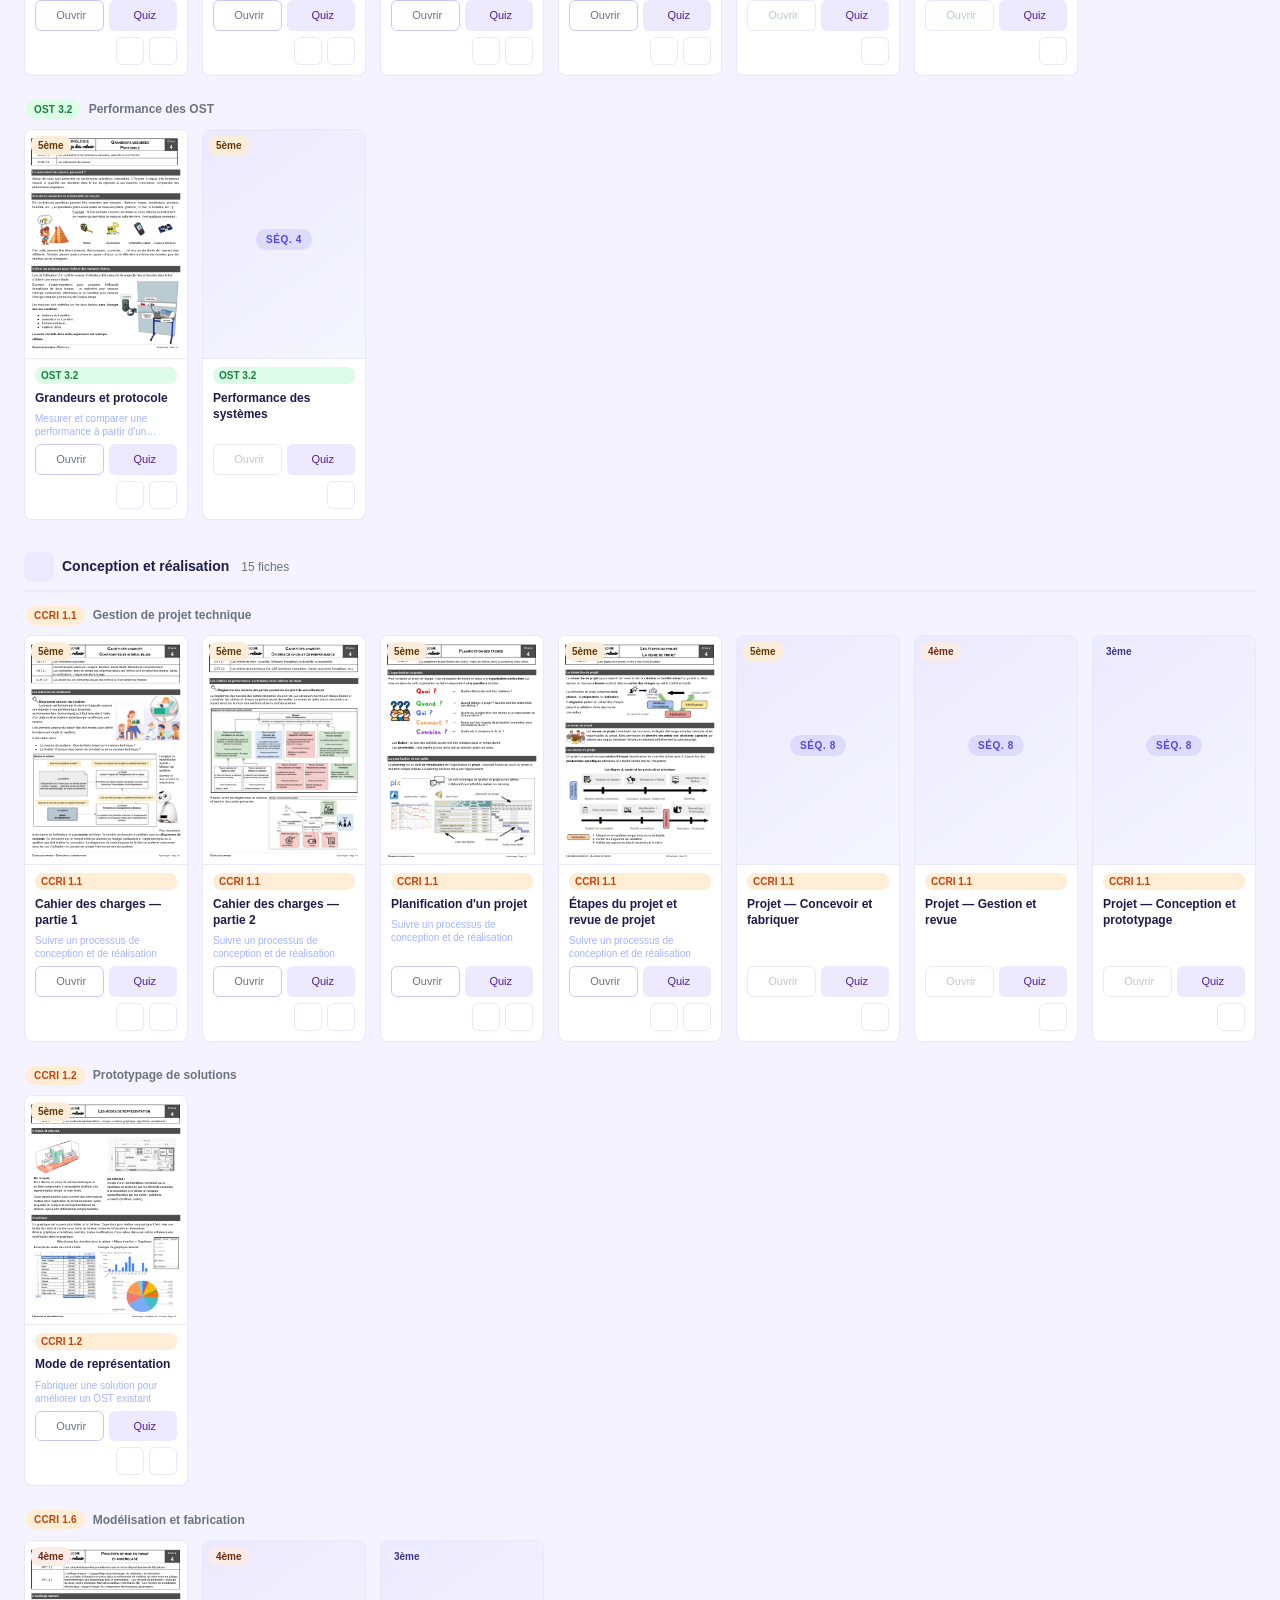
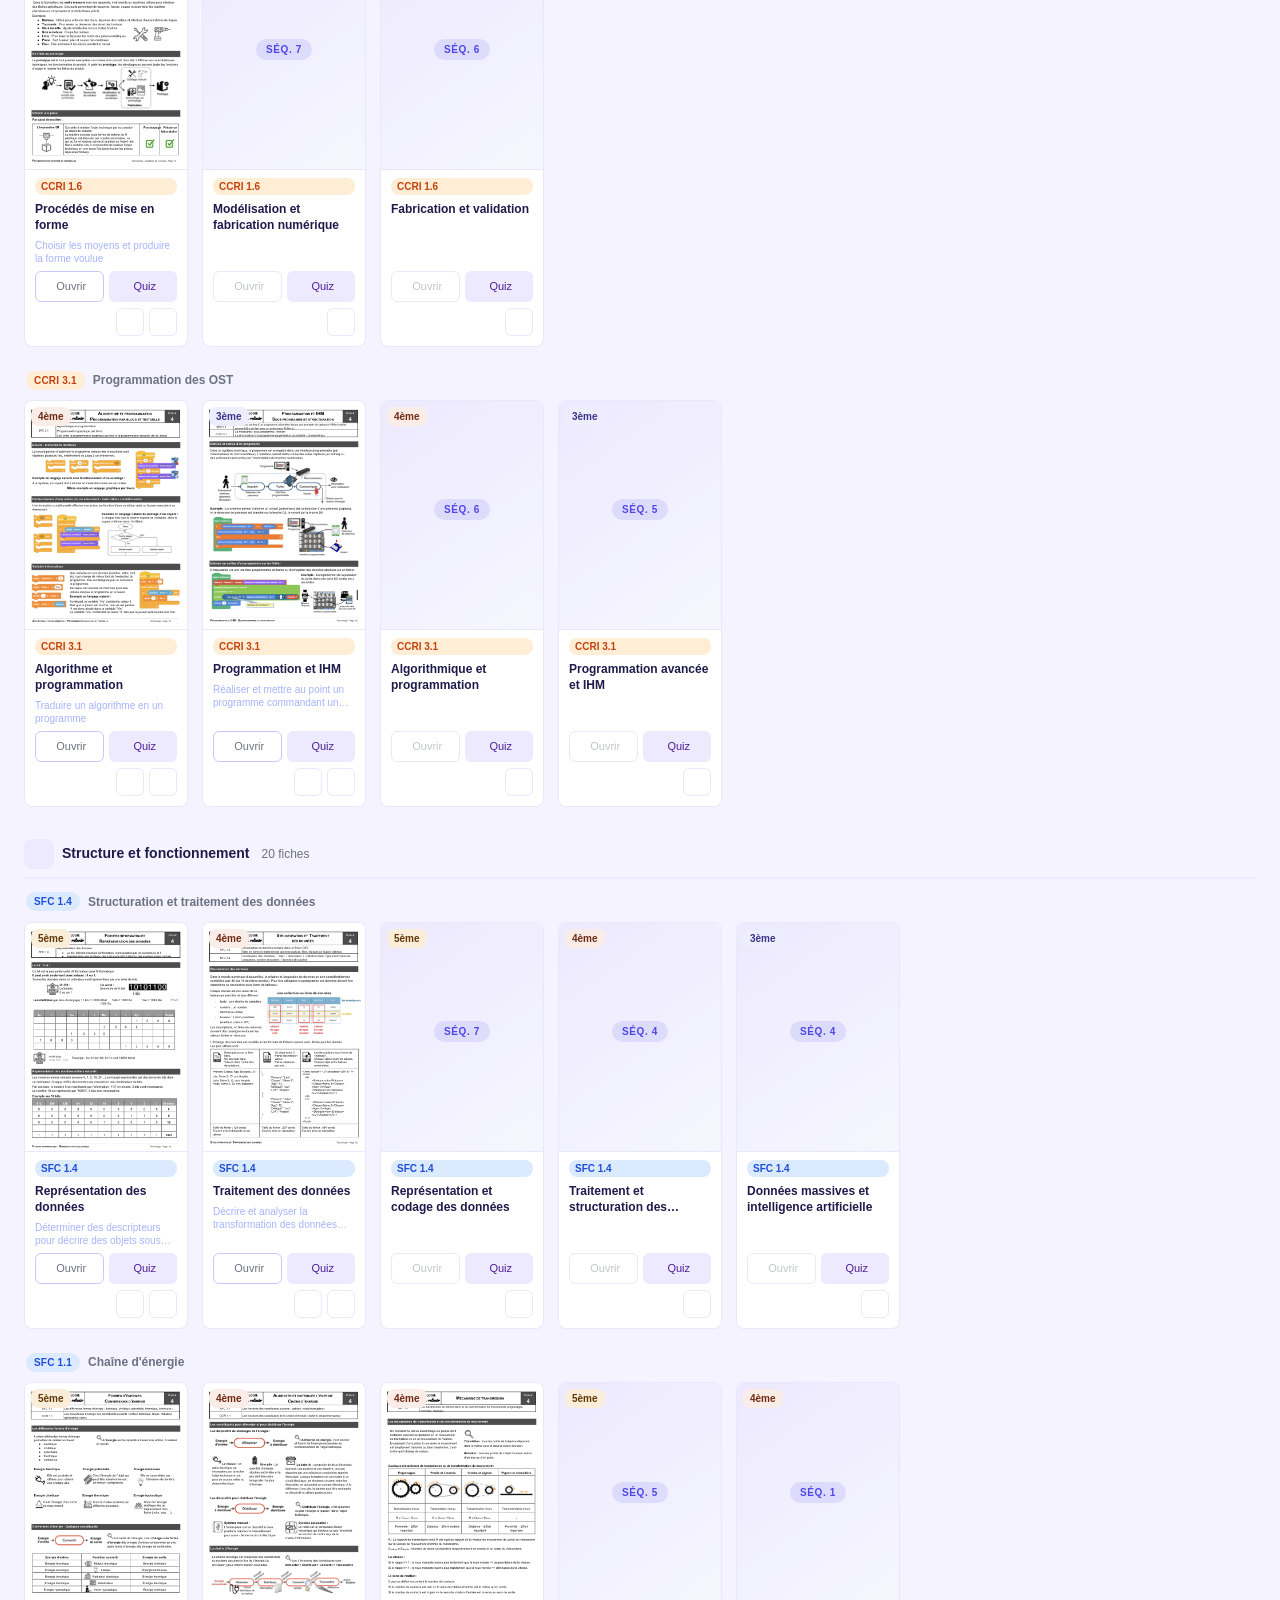
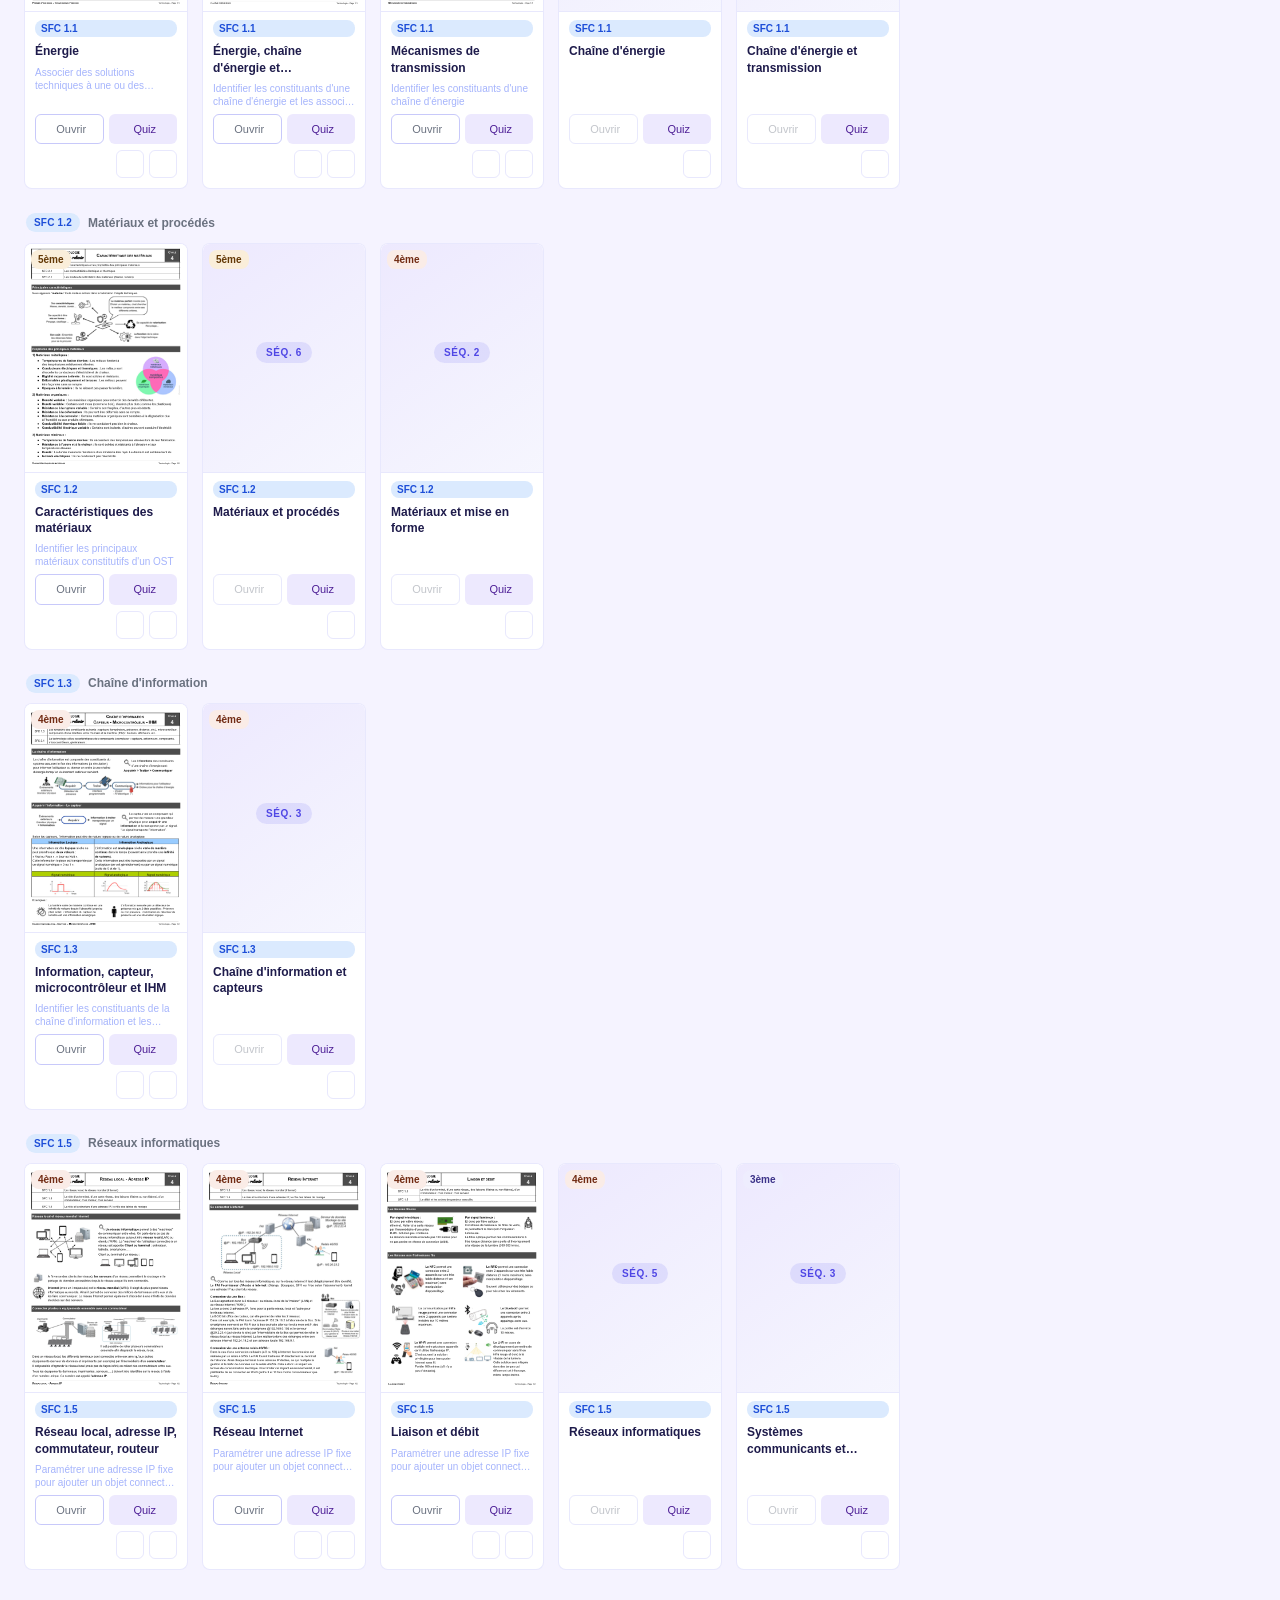
==== commit a0676e13: "Aligne index.html sur l'aspect visuel de eleves.html - Cartes portrait A4 avec miniature (aspect-rat" ====
--- a/index.html
+++ b/index.html
@@ -100,19 +100,37 @@
   nav {
     background: var(--nav-bg);
     padding: 0 1.5rem;
-    display: flex; gap: 2px; overflow-x: auto;
+    display: flex; gap: 0; overflow-x: auto;
+    position: sticky; top: 58px; z-index: 20;
   }
   .nav-tab {
-    padding: 11px 15px; font-size: 13px; cursor: pointer;
-    border: none; border-bottom: 2px solid transparent;
-    color: #a5b4fc; background: none; white-space: nowrap;
+    padding: 12px 18px; font-size: 13px; cursor: pointer;
+    border: none; border-bottom: 3px solid transparent;
+    color: rgba(165,180,252,0.7); background: none; white-space: nowrap;
     font-family: inherit; transition: color 0.15s;
   }
   .nav-tab:hover { color: #e0e7ff; }
-  .nav-tab.active { color: #fff; border-bottom-color: #a5b4fc; font-weight: 500; }
+  .nav-tab.active { color: #fff; border-bottom-color: #818cf8; font-weight: 500; }
+  .nav-count {
+    display: inline-flex; align-items: center; justify-content: center;
+    background: rgba(255,255,255,0.15); border-radius: 10px;
+    padding: 1px 7px; font-size: 11px; margin-left: 6px; font-weight: 400;
+  }
+
+  /* Search inline header */
+  .search-inline {
+    display: flex; align-items: center; gap: 7px;
+    background: rgba(255,255,255,0.08); border-radius: 8px;
+    padding: 6px 11px; color: #a5b4fc; font-size: 13px;
+  }
+  .search-inline input {
+    background: none; border: none; outline: none;
+    color: #e0e7ff; font-size: 13px; font-family: inherit; width: 160px;
+  }
+  .search-inline input::placeholder { color: #a5b4fc; }
 
   /* Main */
-  main { padding: 1.5rem; max-width: 1200px; margin: 0 auto; }
+  main { padding: 1rem 1.5rem 2rem; max-width: 1400px; margin: 0 auto; }
 
   /* Stats — 3 axes BO + total */
   .stats {
@@ -131,88 +149,142 @@
   .stat-n { font-size: 24px; font-weight: 500; color: var(--accent); margin-bottom: 2px; }
   .stat-l { font-size: 11px; color: var(--text-muted); line-height: 1.3; }
 
-  /* Filters */
-  .filter-section { margin-bottom: 1.25rem; }
-  .filter-row {
-    display: flex; gap: 7px; flex-wrap: wrap;
-    align-items: center; margin-bottom: 7px;
-  }
-  .filter-label {
-    font-size: 11px; color: var(--text-hint);
-    text-transform: uppercase; letter-spacing: .04em;
-    white-space: nowrap; padding: 0 2px;
-  }
-  .search-wrap { position: relative; flex: 1; min-width: 180px; max-width: 300px; }
-  .search-wrap .ti {
-    position: absolute; left: 10px; top: 50%;
-    transform: translateY(-50%);
-    color: var(--text-hint); font-size: 16px; pointer-events: none;
-  }
-  .search-wrap input {
-    width: 100%; padding: 8px 10px 8px 34px;
-    border: 0.5px solid var(--border-hover);
-    border-radius: var(--radius-md); font-size: 13px;
-    background: var(--surface); color: var(--text);
-    font-family: inherit; outline: none;
-  }
-  .search-wrap input:focus { border-color: var(--accent); }
+  /* Filtre thème */
+  .filter-bar { margin-bottom: 1rem; }
+  .chip {
+    border: 0.5px solid var(--border-hover); border-radius: 20px;
+    padding: 5px 12px; font-size: 12px; cursor: pointer;
+    background: transparent; color: var(--text-muted);
+    font-family: inherit; display: inline-flex; align-items: center;
+    gap: 4px; transition: all 0.15s;
+  }
+  .chip:hover, .chip.active {
+    background: var(--accent-bg); border-color: var(--accent); color: var(--accent-text);
+  }
+  /* Reste du formulaire d'ajout */
   .filter-chip {
-    border: 0.5px solid var(--border-hover);
-    border-radius: 20px; padding: 5px 13px;
-    font-size: 12px; cursor: pointer;
-    background: transparent; color: var(--text-muted);
-    font-family: inherit; display: inline-flex;
-    align-items: center; gap: 4px; transition: all 0.15s;
-    white-space: nowrap;
+    border: 0.5px solid var(--border-hover); border-radius: 20px; padding: 5px 13px;
+    font-size: 12px; cursor: pointer; background: transparent; color: var(--text-muted);
+    font-family: inherit; display: inline-flex; align-items: center; gap: 4px; transition: all 0.15s;
   }
   .filter-chip:hover, .filter-chip.active {
     background: var(--accent-bg); border-color: var(--accent); color: var(--accent-text);
   }
 
-  /* Grid */
+  /* ── Section thème / sous-thème ── */
+  .theme-section { margin-bottom: 2rem; }
+  .theme-heading {
+    display: flex; align-items: center; gap: 8px;
+    margin-bottom: 0.85rem; padding-bottom: 8px;
+    border-bottom: 2px solid var(--accent-bg);
+  }
+  .theme-icon {
+    width: 30px; height: 30px; border-radius: 8px;
+    background: var(--accent-bg); color: var(--accent);
+    display: flex; align-items: center; justify-content: center;
+    font-size: 15px; flex-shrink: 0;
+  }
+  .theme-name { font-size: 14px; font-weight: 700; color: var(--text); }
+  .theme-count { font-size: 12px; color: var(--text-muted); margin-left: 4px; }
+  .subtheme-section { margin-bottom: 1.5rem; }
+  .subtheme-heading { display: flex; align-items: center; gap: 8px; margin-bottom: 0.65rem; margin-left: 2px; }
+  .subtheme-code { font-size: 10px; font-weight: 700; padding: 2px 8px; border-radius: 10px; letter-spacing: .02em; flex-shrink: 0; }
+  .code-ost  { background: #dcfce7; color: #15803d; }
+  .code-sfc  { background: #dbeafe; color: #1d4ed8; }
+  .code-ccri { background: #ffedd5; color: #c2410c; }
+  @media (prefers-color-scheme: dark) {
+    .code-ost  { background: #14532d; color: #4ade80; }
+    .code-sfc  { background: #1e3a5f; color: #93c5fd; }
+    .code-ccri { background: #431407; color: #fdba74; }
+  }
+  .subtheme-name { font-size: 12px; font-weight: 600; color: var(--text-muted); }
+
+  /* ── Grille ── */
   .grid {
     display: grid;
-    grid-template-columns: repeat(auto-fill, minmax(280px, 1fr));
-    gap: 12px;
-  }
+    grid-template-columns: repeat(auto-fill, minmax(160px, 1fr));
+    gap: 14px;
+  }
+
+  /* ── Carte portrait A4 ── */
   .card {
     background: var(--surface);
     border: 0.5px solid var(--border);
-    border-radius: var(--radius-lg);
-    padding: 0;
-    transition: border-color 0.15s, box-shadow 0.15s, transform 0.15s;
+    border-radius: var(--radius-md);
+    overflow: hidden;
     display: flex; flex-direction: column;
-    overflow: hidden;
-  }
-  .card:hover { border-color: var(--accent); box-shadow: 0 4px 16px rgba(99,102,241,0.12); transform: translateY(-2px); }
-  .card-img {
-    height: 130px; overflow: hidden; flex-shrink: 0;
-    background: var(--accent-bg);
+    transition: box-shadow 0.15s, transform 0.15s, border-color 0.15s;
     position: relative;
   }
-  .card-img img {
-    width: 100%; height: 100%; object-fit: cover; display: block;
+  .card:hover {
+    box-shadow: 0 8px 24px rgba(99,102,241,0.16);
+    transform: translateY(-4px);
+    border-color: var(--border-hover);
+  }
+  .card-thumb {
+    aspect-ratio: 210 / 297;
+    background: #fff;
+    border-bottom: 0.5px solid var(--border);
+    overflow: hidden; flex-shrink: 0; position: relative;
+  }
+  .card-thumb img {
+    width: 100%; height: 100%; object-fit: contain; display: block;
     transition: transform 0.3s;
   }
-  .card:hover .card-img img { transform: scale(1.04); }
-  .card-img-placeholder {
+  .card:hover .card-thumb img { transform: scale(1.03); }
+
+  /* Badge niveau */
+  .level-badge {
+    position: absolute; top: 6px; left: 6px;
+    font-size: 10px; font-weight: 700; padding: 2px 7px;
+    border-radius: 8px; pointer-events: none;
+  }
+  .lb-5 { background: #FAEEDA; color: #633806; }
+  .lb-4 { background: #FAECE7; color: #712B13; }
+  .lb-3 { background: #EEEDFE; color: #3C3489; }
+  @media (prefers-color-scheme: dark) {
+    .lb-5 { background: #412402; color: #FAC775; }
+    .lb-4 { background: #4A1B0C; color: #F0997B; }
+    .lb-3 { background: #26215C; color: #AFA9EC; }
+  }
+
+  /* Placeholder séquence */
+  .seq-thumb {
     width: 100%; height: 100%;
-    display: flex; align-items: center; justify-content: center;
-    font-size: 40px; color: var(--accent);
-    background: var(--accent-bg);
-  }
-  .card-body { padding: 0.85rem 1rem; flex: 1; display: flex; flex-direction: column; }
-  .card-header { display: flex; align-items: flex-start; gap: 9px; margin-bottom: 7px; }
-  .card-icon {
-    width: 32px; height: 32px; border-radius: 8px;
-    display: flex; align-items: center; justify-content: center;
-    font-size: 15px; flex-shrink: 0;
-  }
-  .card-meta { flex: 1; min-width: 0; }
-  .card-title { font-size: 13px; font-weight: 600; line-height: 1.3; margin-bottom: 2px; }
-  .card-sub { font-size: 11px; color: var(--text-muted); }
-  .card-desc { font-size: 12px; color: var(--text-muted); line-height: 1.55; margin-bottom: 10px; flex: 1; }
-  .card-footer { display: flex; align-items: center; justify-content: space-between; gap: 6px; }
+    display: flex; flex-direction: column;
+    align-items: center; justify-content: center; gap: 10px;
+    background: linear-gradient(145deg, var(--accent-bg) 0%, rgba(99,102,241,0.06) 100%);
+    color: var(--accent);
+  }
+  .seq-thumb i { font-size: 38px; opacity: .65; }
+  .seq-num {
+    font-size: 10px; font-weight: 800; letter-spacing: .06em; text-transform: uppercase;
+    background: rgba(99,102,241,0.14); color: var(--accent-dark);
+    padding: 3px 10px; border-radius: 12px;
+  }
+
+  /* Corps carte */
+  .card-body { padding: 8px 10px 10px; flex: 1; display: flex; flex-direction: column; gap: 6px; }
+  .card-code { font-size: 10px; font-weight: 700; padding: 1px 6px; border-radius: 8px; display: inline-block; }
+  .card-title { font-size: 12px; font-weight: 600; line-height: 1.35; color: var(--text);
+    display: -webkit-box; -webkit-line-clamp: 2; -webkit-box-orient: vertical; overflow: hidden; }
+  .card-critere { font-size: 10px; color: var(--text-hint); line-height: 1.3;
+    display: -webkit-box; -webkit-line-clamp: 2; -webkit-box-orient: vertical; overflow: hidden; }
+  .card-actions { display: flex; gap: 5px; margin-top: auto; flex-wrap: wrap; }
+  .card-teacher { display: flex; gap: 5px; justify-content: flex-end; }
+
+  .btn-open, .btn-quiz {
+    flex: 1; display: inline-flex; align-items: center; justify-content: center;
+    gap: 4px; padding: 6px 4px;
+    border-radius: 6px; font-size: 11px; font-weight: 500;
+    text-decoration: none; border: 0.5px solid var(--border-hover);
+    transition: all 0.15s; font-family: inherit; cursor: pointer; background: transparent;
+  }
+  .btn-open { color: var(--text-muted); }
+  .btn-open:hover { background: var(--accent-bg); color: var(--accent-text); border-color: var(--accent); }
+  .btn-quiz { background: var(--accent-bg); color: var(--accent-text); border-color: transparent; }
+  .btn-quiz:hover { background: var(--accent); color: #fff; }
+
   .badges { display: flex; gap: 4px; flex-wrap: wrap; }
   .badge { font-size: 11px; padding: 2px 9px; border-radius: 12px; font-weight: 500; white-space: nowrap; }
 
@@ -220,9 +292,11 @@
   .b-4 { background: #FAECE7; color: #712B13; }
   .b-3 { background: #EEEDFE; color: #3C3489; }
   .b-doc { background: #E6F1FB; color: #0C447C; }
-  .b-ost  { background: #dcfce7; color: #15803d; }
-  .b-sfc  { background: #dbeafe; color: #1d4ed8; }
-  .b-ccri { background: #ffedd5; color: #c2410c; }
+  .b-ost          { background: #dcfce7; color: #15803d; }
+  .b-sfc          { background: #dbeafe; color: #1d4ed8; }
+  .b-ccri         { background: #ffedd5; color: #c2410c; }
+  .b-connaissance { background: #fdf4ff; color: #7e22ce; }
+  .b-outil        { background: #fefce8; color: #854d0e; }
   .b-vid { background: #FBEAF0; color: #72243E; }
   .b-lien { background: #EAF3DE; color: #27500A; }
   .b-ex { background: #FAEEDA; color: #633806; }
@@ -236,9 +310,11 @@
     .b-vid { background: #4B1528; color: #ED93B1; }
     .b-lien { background: #173404; color: #97C459; }
     .b-ex { background: #412402; color: #EF9F27; }
-    .b-ost  { background: #14532d; color: #4ade80; }
-    .b-sfc  { background: #1e3a5f; color: #93c5fd; }
-    .b-ccri { background: #431407; color: #fdba74; }
+    .b-ost          { background: #14532d; color: #4ade80; }
+    .b-sfc          { background: #1e3a5f; color: #93c5fd; }
+    .b-ccri         { background: #431407; color: #fdba74; }
+    .b-connaissance { background: #3b0764; color: #e9d5ff; }
+    .b-outil        { background: #422006; color: #fde68a; }
     .b-seq { background: #1e2a5c; color: #93aff5; }
   }
 
@@ -381,33 +457,26 @@
     Techno Collège
   </a>
   <div class="header-right">
-    <a class="btn btn-ghost" href="eleves.html" target="_blank" title="Vue élèves">
-      <i class="ti ti-users"></i> Vue élèves
-    </a>
-    <button class="btn btn-ghost" onclick="window.print()" title="Imprimer / PDF">
-      <i class="ti ti-printer"></i> Imprimer
-    </button>
-    <button class="btn" onclick="openSync()">
-      <i class="ti ti-cloud-upload"></i> Synchroniser
-    </button>
-    <button class="btn" onclick="exportData()">
-      <i class="ti ti-download"></i> Exporter
-    </button>
-    <label class="btn" style="cursor:pointer">
-      <i class="ti ti-upload"></i> Importer
-      <input type="file" accept=".json" style="display:none" onchange="importData(event)">
-    </label>
-    <button class="btn btn-primary" onclick="openModal()">
-      <i class="ti ti-plus"></i> Ajouter
-    </button>
+    <div class="search-inline">
+      <i class="ti ti-search" style="font-size:14px"></i>
+      <input type="text" id="search" placeholder="Rechercher…" oninput="renderCards()">
+    </div>
+    <a class="btn btn-ghost" href="eleves.html" target="_blank"><i class="ti ti-users"></i> Vue élèves</a>
+    <button class="btn btn-ghost" onclick="window.print()"><i class="ti ti-printer"></i></button>
+    <button class="btn" onclick="openSync()"><i class="ti ti-cloud-upload"></i> Sync</button>
+    <button class="btn" onclick="exportData()"><i class="ti ti-download"></i></button>
+    <label class="btn" style="cursor:pointer"><i class="ti ti-upload"></i><input type="file" accept=".json" style="display:none" onchange="importData(event)"></label>
+    <button class="btn btn-primary" onclick="openModal()"><i class="ti ti-plus"></i> Ajouter</button>
   </div>
 </header>
 
 <nav>
-  <button class="nav-tab active" onclick="setTab(this,'')">Tout</button>
-  <button class="nav-tab" onclick="setTab(this,'5')">5ème</button>
-  <button class="nav-tab" onclick="setTab(this,'4')">4ème</button>
-  <button class="nav-tab" onclick="setTab(this,'3')">3ème</button>
+  <button class="nav-tab active" onclick="setTab(this,'')">Tout <span class="nav-count" id="cnt-all">0</span></button>
+  <button class="nav-tab" onclick="setTab(this,'5')">5ème <span class="nav-count" id="cnt-5">0</span></button>
+  <button class="nav-tab" onclick="setTab(this,'4')">4ème <span class="nav-count" id="cnt-4">0</span></button>
+  <button class="nav-tab" onclick="setTab(this,'3')">3ème <span class="nav-count" id="cnt-3">0</span></button>
+  <button class="nav-tab" onclick="setTab(this,'connaissance')">Connaissances <span class="nav-count" id="cnt-conn">0</span></button>
+  <button class="nav-tab" onclick="setTab(this,'outil')">Outils <span class="nav-count" id="cnt-outil">0</span></button>
 </nav>
 
 <main>
@@ -423,27 +492,9 @@
     <div class="stat"><div class="stat-n" id="s-ax3">0</div><div class="stat-l">Conception &amp; réal.</div></div>
   </div>
 
-  <div class="filter-section">
-    <div class="filter-row">
-      <div class="search-wrap">
-        <i class="ti ti-search"></i>
-        <input type="text" id="search" placeholder="Rechercher…" oninput="renderCards()">
-      </div>
-      <span class="filter-label">Type :</span>
-      <button class="filter-chip active" onclick="setType(this,'')">Tout</button>
-      <button class="filter-chip" onclick="setType(this,'document')"><i class="ti ti-file-text"></i> Document</button>
-      <button class="filter-chip" onclick="setType(this,'video')"><i class="ti ti-video"></i> Vidéo</button>
-      <button class="filter-chip" onclick="setType(this,'lien')"><i class="ti ti-link"></i> Lien</button>
-      <button class="filter-chip" onclick="setType(this,'exercice')"><i class="ti ti-pencil"></i> Exercice</button>
-      <button class="filter-chip" onclick="setType(this,'sequence')"><i class="ti ti-list-details"></i> Séquence</button>
-    </div>
-    <div class="filter-row" id="theme-filters">
-      <span class="filter-label">Thème :</span>
-      <button class="filter-chip active" onclick="setTheme(this,'')">Tous</button>
-    </div>
-  </div>
-
-  <div class="grid" id="grid">
+  <div class="filter-bar" id="theme-row" style="display:flex;align-items:center;gap:6px;flex-wrap:wrap;margin-bottom:1rem"></div>
+
+  <div id="content">
     <div class="empty"><i class="ti ti-loader"></i>Chargement…</div>
   </div>
 </main>
@@ -462,6 +513,24 @@
     <div class="form-row">
       <label>Description</label>
       <textarea id="f-desc" placeholder="Décrivez brièvement le contenu…"></textarea>
+    </div>
+    <div class="form-grid">
+      <div class="form-row">
+        <label>Catégorie</label>
+        <select id="f-categorie">
+          <option value="cours">Fiche de cours</option>
+          <option value="connaissance">Fiche de connaissances</option>
+          <option value="outil">Fiche outil</option>
+        </select>
+      </div>
+      <div class="form-row">
+        <label>Niveau</label>
+        <select id="f-niveau">
+          <option value="5">5ème</option>
+          <option value="4">4ème</option>
+          <option value="3">3ème</option>
+        </select>
+      </div>
     </div>
     <div class="form-grid">
       <div class="form-row">
@@ -472,14 +541,6 @@
           <option value="lien">Lien web</option>
           <option value="exercice">Exercice / TP</option>
           <option value="sequence">Séquence de cours</option>
-        </select>
-      </div>
-      <div class="form-row">
-        <label>Niveau</label>
-        <select id="f-niveau">
-          <option value="5">5ème</option>
-          <option value="4">4ème</option>
-          <option value="3">3ème</option>
         </select>
       </div>
     </div>
@@ -681,113 +742,168 @@
   localStorage.setItem('techno-ressources', JSON.stringify({ resources, nextId, sheetsUrl }));
 }
 
+const THEME_ICON_MAP = {
+  'Objets et systèmes techniques': 'ti-cpu',
+  'Structure et fonctionnement':   'ti-settings-2',
+  'Conception et réalisation':     'ti-ruler-2',
+};
+
+function isCours(r) { return !r.categorie || r.categorie === 'cours'; }
+
 // ── Tabs / Filtres ───────────────────────────────────────────────────────────
 
 function setTab(el, niv) {
   document.querySelectorAll('.nav-tab').forEach(t => t.classList.remove('active'));
   el.classList.add('active');
-  tabNiv = niv;
-  renderAll();
-}
-
-function setType(el, t) {
-  document.querySelectorAll('.filter-row:first-child .filter-chip').forEach(c => c.classList.remove('active'));
-  el.classList.add('active');
-  typeFilter = t;
+  tabNiv = niv; themeFilter = '';
+  buildThemes(); renderAll();
+}
+
+function setTheme(th) {
+  themeFilter = th;
+  document.querySelectorAll('#theme-row .chip').forEach(c => c.classList.remove('active'));
+  document.querySelector(`#theme-row .chip[data-theme="${th}"]`)?.classList.add('active');
   renderCards();
 }
 
-function setTheme(el, t) {
-  document.querySelectorAll('#theme-filters .filter-chip').forEach(c => c.classList.remove('active'));
-  el.classList.add('active');
-  themeFilter = t;
-  renderCards();
-}
-
-function buildThemeFilters() {
-  const themes = [...new Set(resources.map(r => r.theme).filter(Boolean))].sort();
-  const container = document.getElementById('theme-filters');
-  container.innerHTML = '<span class="filter-label">Thème :</span>';
-  const allBtn = document.createElement('button');
-  allBtn.className = 'filter-chip' + (themeFilter === '' ? ' active' : '');
-  allBtn.textContent = 'Tous';
-  allBtn.onclick = () => setTheme(allBtn, '');
-  container.appendChild(allBtn);
+function buildThemes() {
+  const visible = resources.filter(r => matchTab(r));
+  const themes = [...new Set(visible.map(r => r.theme).filter(Boolean))].sort();
+  const row = document.getElementById('theme-row');
+  row.innerHTML = '';
+  if (themes.length <= 1) return;
+  const lbl = document.createElement('span');
+  lbl.style.cssText = 'font-size:11px;font-weight:600;color:var(--text-hint);text-transform:uppercase;letter-spacing:.05em';
+  lbl.textContent = 'Thème :';
+  row.appendChild(lbl);
+  const all = document.createElement('button');
+  all.className = 'chip active'; all.dataset.theme = ''; all.textContent = 'Tous';
+  all.onclick = () => setTheme('');
+  row.appendChild(all);
   themes.forEach(th => {
     const btn = document.createElement('button');
-    btn.className = 'filter-chip' + (themeFilter === th ? ' active' : '');
-    btn.textContent = th;
-    btn.onclick = () => setTheme(btn, th);
-    container.appendChild(btn);
+    btn.className = 'chip'; btn.dataset.theme = th;
+    btn.innerHTML = `<i class="ti ${THEME_ICON_MAP[th]||'ti-folder'}" style="font-size:12px"></i> ${escHtml(th)}`;
+    btn.onclick = () => setTheme(th);
+    row.appendChild(btn);
   });
 }
 
+function matchTab(r) {
+  const cat = r.categorie || 'cours';
+  if (tabNiv === 'connaissance') return cat === 'connaissance';
+  if (tabNiv === 'outil') return cat === 'outil';
+  if (tabNiv) return cat === 'cours' && r.niveau === tabNiv;
+  return true;
+}
+
 // ── Rendu ────────────────────────────────────────────────────────────────────
 
 function renderAll() {
-  buildThemeFilters();
+  updateCounts();
   updateStats();
+  buildThemes();
   renderCards();
   document.getElementById('print-subtitle').textContent =
     'Niveau : ' + (tabNiv ? tabNiv + 'ème' : 'Tous') + ' — ' + resources.length + ' ressources';
 }
 
+function updateCounts() {
+  const cours = resources.filter(r => isCours(r));
+  document.getElementById('cnt-all').textContent = resources.length;
+  document.getElementById('cnt-5').textContent = cours.filter(r => r.niveau === '5').length;
+  document.getElementById('cnt-4').textContent = cours.filter(r => r.niveau === '4').length;
+  document.getElementById('cnt-3').textContent = cours.filter(r => r.niveau === '3').length;
+  document.getElementById('cnt-conn').textContent = resources.filter(r => r.categorie === 'connaissance').length;
+  document.getElementById('cnt-outil').textContent = resources.filter(r => r.categorie === 'outil').length;
+}
+
 function renderCards() {
-  const q = document.getElementById('search').value.toLowerCase().trim();
+  const q = (document.getElementById('search').value || '').toLowerCase().trim();
   const filtered = resources.filter(r => {
-    if (tabNiv && r.niveau !== tabNiv) return false;
-    if (typeFilter && r.type !== typeFilter) return false;
+    if (!matchTab(r)) return false;
     if (themeFilter && r.theme !== themeFilter) return false;
-    if (q && !r.titre.toLowerCase().includes(q) && !(r.desc||'').toLowerCase().includes(q) && !(r.theme||'').toLowerCase().includes(q)) return false;
+    if (q && ![r.titre, r.desc, r.theme, r.sous_theme, r.code].some(v => (v||'').toLowerCase().includes(q))) return false;
     return true;
   });
 
-  const g = document.getElementById('grid');
+  const content = document.getElementById('content');
   if (!filtered.length) {
-    g.innerHTML = '<div class="empty"><i class="ti ti-search-off"></i>Aucune ressource trouvée</div>';
+    content.innerHTML = '<div class="grid"><div class="empty"><i class="ti ti-search-off"></i>Aucune ressource trouvée</div></div>';
     return;
   }
 
-  g.innerHTML = filtered.map(r => {
-    const ic = ICONS[r.type] || ICONS.document;
-    const isPdf = r.url && r.url.startsWith('pdf/');
-    const linkBtn = r.url
-      ? `<a class="icon-btn" href="${escHtml(r.url)}" target="_blank" rel="noopener" title="${isPdf ? 'Ouvrir le PDF' : 'Ouvrir le lien'}"><i class="ti ${isPdf ? 'ti-file-type-pdf' : 'ti-external-link'}"></i></a>`
-      : '';
-    const qrBtn = r.url
-      ? `<button class="icon-btn" onclick="showQR(${r.id})" title="QR Code"><i class="ti ti-qrcode"></i></button>`
-      : '';
-    const quizBtn = `<a class="icon-btn" href="quiz/?id=${r.id}" target="_blank" title="Faire le quiz"><i class="ti ti-brain"></i></a>`;
-    const thumbSrc = `img/thumbs/thumb-${r.id}.png`;
-    const imgHtml = `<div class="card-img"><img src="${escHtml(thumbSrc)}" alt="${escHtml(r.titre||'')}" loading="lazy" onerror="this.style.display='none'"></div>`;
-    return `<article class="card">
-      ${imgHtml}
-      <div class="card-body">
-        <div class="card-header">
-          <div class="card-icon" style="background:${ic.bg};color:${ic.c}"><i class="ti ${ic.i}"></i></div>
-          <div class="card-meta">
-            <div class="card-title">${escHtml(r.titre)}</div>
-            <div class="card-sub">${r.sous_theme ? escHtml(r.sous_theme) : escHtml(r.theme||'')}</div>
-          </div>
+  // Grouper par thème puis sous-thème
+  const byTheme = {};
+  filtered.forEach(r => {
+    const th = r.theme || 'Général';
+    const st = r.sous_theme || 'Autre';
+    if (!byTheme[th]) byTheme[th] = {};
+    if (!byTheme[th][st]) byTheme[th][st] = [];
+    byTheme[th][st].push(r);
+  });
+
+  content.innerHTML = Object.entries(byTheme).map(([theme, subthemes]) => {
+    const total = Object.values(subthemes).flat().length;
+    const subHtml = Object.entries(subthemes).map(([st, items]) => {
+      const stCode = items[0].code || '';
+      const codeClass = stCode.startsWith('OST') ? 'code-ost' : stCode.startsWith('SFC') ? 'code-sfc' : 'code-ccri';
+      return `<div class="subtheme-section">
+        <div class="subtheme-heading">
+          <span class="subtheme-code ${codeClass}">${escHtml(stCode)}</span>
+          <span class="subtheme-name">${escHtml(st)}</span>
         </div>
-        <p class="card-desc">${escHtml(r.desc||'')}</p>
-        <div class="card-footer">
-          <div class="badges">
-            <span class="badge b-${r.niveau}">${r.niveau}ème</span>
-            ${r.code ? `<span class="badge b-${(r.code.startsWith('OST')?'ost':r.code.startsWith('SFC')?'sfc':'ccri')}">${escHtml(r.code)}</span>` : `<span class="badge b-${r.type}">${TYPE_LBL[r.type]||r.type}</span>`}
-          </div>
-          <div class="card-actions">
-            ${quizBtn}${qrBtn}${linkBtn}
-            <button class="icon-btn danger" onclick="deleteRes(${r.id})" title="Supprimer"><i class="ti ti-trash"></i></button>
-          </div>
-        </div>
+        <div class="grid">${items.map(r => cardHtml(r)).join('')}</div>
+      </div>`;
+    }).join('');
+    return `<div class="theme-section">
+      <div class="theme-heading">
+        <div class="theme-icon"><i class="ti ${THEME_ICON_MAP[theme]||'ti-folder'}"></i></div>
+        <span class="theme-name">${escHtml(theme)}</span>
+        <span class="theme-count">${total} fiche${total > 1 ? 's' : ''}</span>
       </div>
-    </article>`;
+      ${subHtml}
+    </div>`;
   }).join('');
 }
 
+function cardHtml(r) {
+  const url = r.url ? (r.url.startsWith('http') ? r.url : BASE_URL + r.url) : null;
+  const openBtn = url
+    ? `<a href="${escHtml(url)}" target="_blank" rel="noopener" class="btn-open"><i class="ti ti-external-link" style="font-size:11px"></i> Ouvrir</a>`
+    : `<span class="btn-open" style="opacity:.4;cursor:default"><i class="ti ti-external-link" style="font-size:11px"></i> Ouvrir</span>`;
+  const quizBtn = `<a href="quiz/?id=${r.id}" target="_blank" class="btn-quiz"><i class="ti ti-brain" style="font-size:11px"></i> Quiz</a>`;
+  const qrBtn = url ? `<button class="icon-btn" onclick="showQR(${r.id})" title="QR Code" style="flex-shrink:0"><i class="ti ti-qrcode"></i></button>` : '';
+  const delBtn = `<button class="icon-btn danger" onclick="deleteRes(${r.id})" title="Supprimer" style="flex-shrink:0"><i class="ti ti-trash"></i></button>`;
+
+  const thumbInner = r.type === 'sequence'
+    ? `<div class="seq-thumb"><span class="seq-num">Séq. ${r.seq_num||''}</span><i class="ti ${THEME_ICON_MAP[r.theme]||'ti-book'}"></i></div>`
+    : `<img src="img/thumbs/thumb-${r.id}.png" alt="${escHtml(r.titre||'')}" loading="lazy" onerror="this.style.opacity='.3'">`;
+
+  const codeClass = (r.code||'').startsWith('OST') ? 'code-ost' : (r.code||'').startsWith('SFC') ? 'code-sfc' : 'code-ccri';
+  const codeBadge = r.code ? `<span class="card-code ${codeClass}">${escHtml(r.code)}</span>` : '';
+  const critereShort = r.critere ? r.critere.split(' — ').slice(1).join(' — ') : '';
+  const critereHtml = critereShort ? `<div class="card-critere">${escHtml(critereShort)}</div>` : '';
+
+  return `<article class="card" title="${escHtml(r.critere||'')}">
+    <div class="card-thumb">
+      ${thumbInner}
+      <div class="level-badge lb-${r.niveau}">${r.niveau}ème</div>
+    </div>
+    <div class="card-body">
+      ${codeBadge}
+      <div class="card-title">${escHtml(r.titre)}</div>
+      ${critereHtml}
+      <div class="card-actions">${openBtn}${quizBtn}</div>
+      <div class="card-teacher">${qrBtn}${delBtn}</div>
+    </div>
+  </article>`;
+}
+
 function updateStats() {
-  const src = tabNiv ? resources.filter(r => r.niveau === tabNiv) : resources;
+  const src = tabNiv && tabNiv !== 'connaissance' && tabNiv !== 'outil'
+    ? resources.filter(r => r.niveau === tabNiv)
+    : resources;
   document.getElementById('s-total').textContent = src.length;
   document.getElementById('s-ax1').textContent = src.filter(r => r.theme === 'Objets et systèmes techniques').length;
   document.getElementById('s-ax2').textContent = src.filter(r => r.theme === 'Structure et fonctionnement').length;
@@ -808,10 +924,12 @@
   const url = linkMode === 'pdf'
     ? (document.getElementById('f-pdf').value.trim() ? 'pdf/' + document.getElementById('f-pdf').value.trim().replace(/^pdf\//,'') : '')
     : document.getElementById('f-url').value.trim();
+  const categorie = document.getElementById('f-categorie').value;
   resources.unshift({
     id: nextId++, titre,
     desc: document.getElementById('f-desc').value.trim() || 'Aucune description.',
     type: document.getElementById('f-type').value,
+    categorie: categorie !== 'cours' ? categorie : undefined,
     niveau: document.getElementById('f-niveau').value,
     theme: document.getElementById('f-theme').value.trim() || 'Général',
     url,
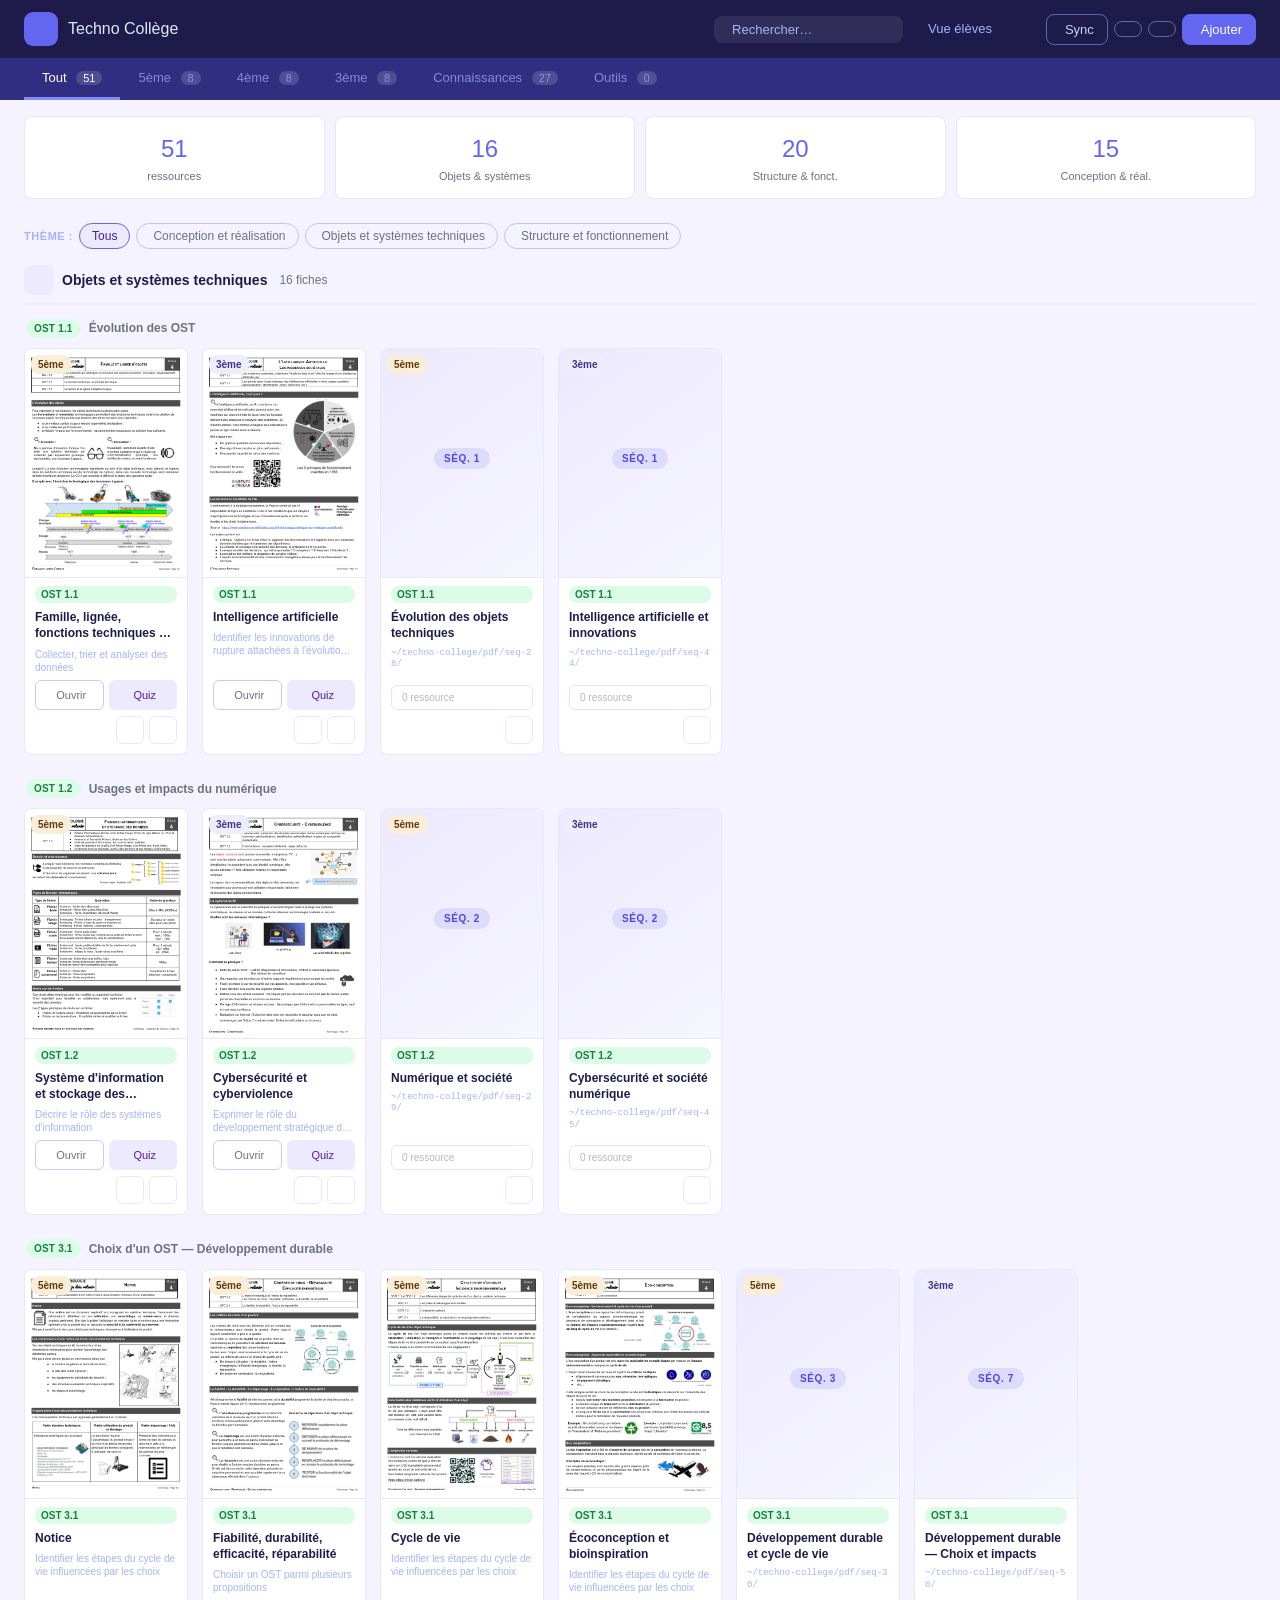
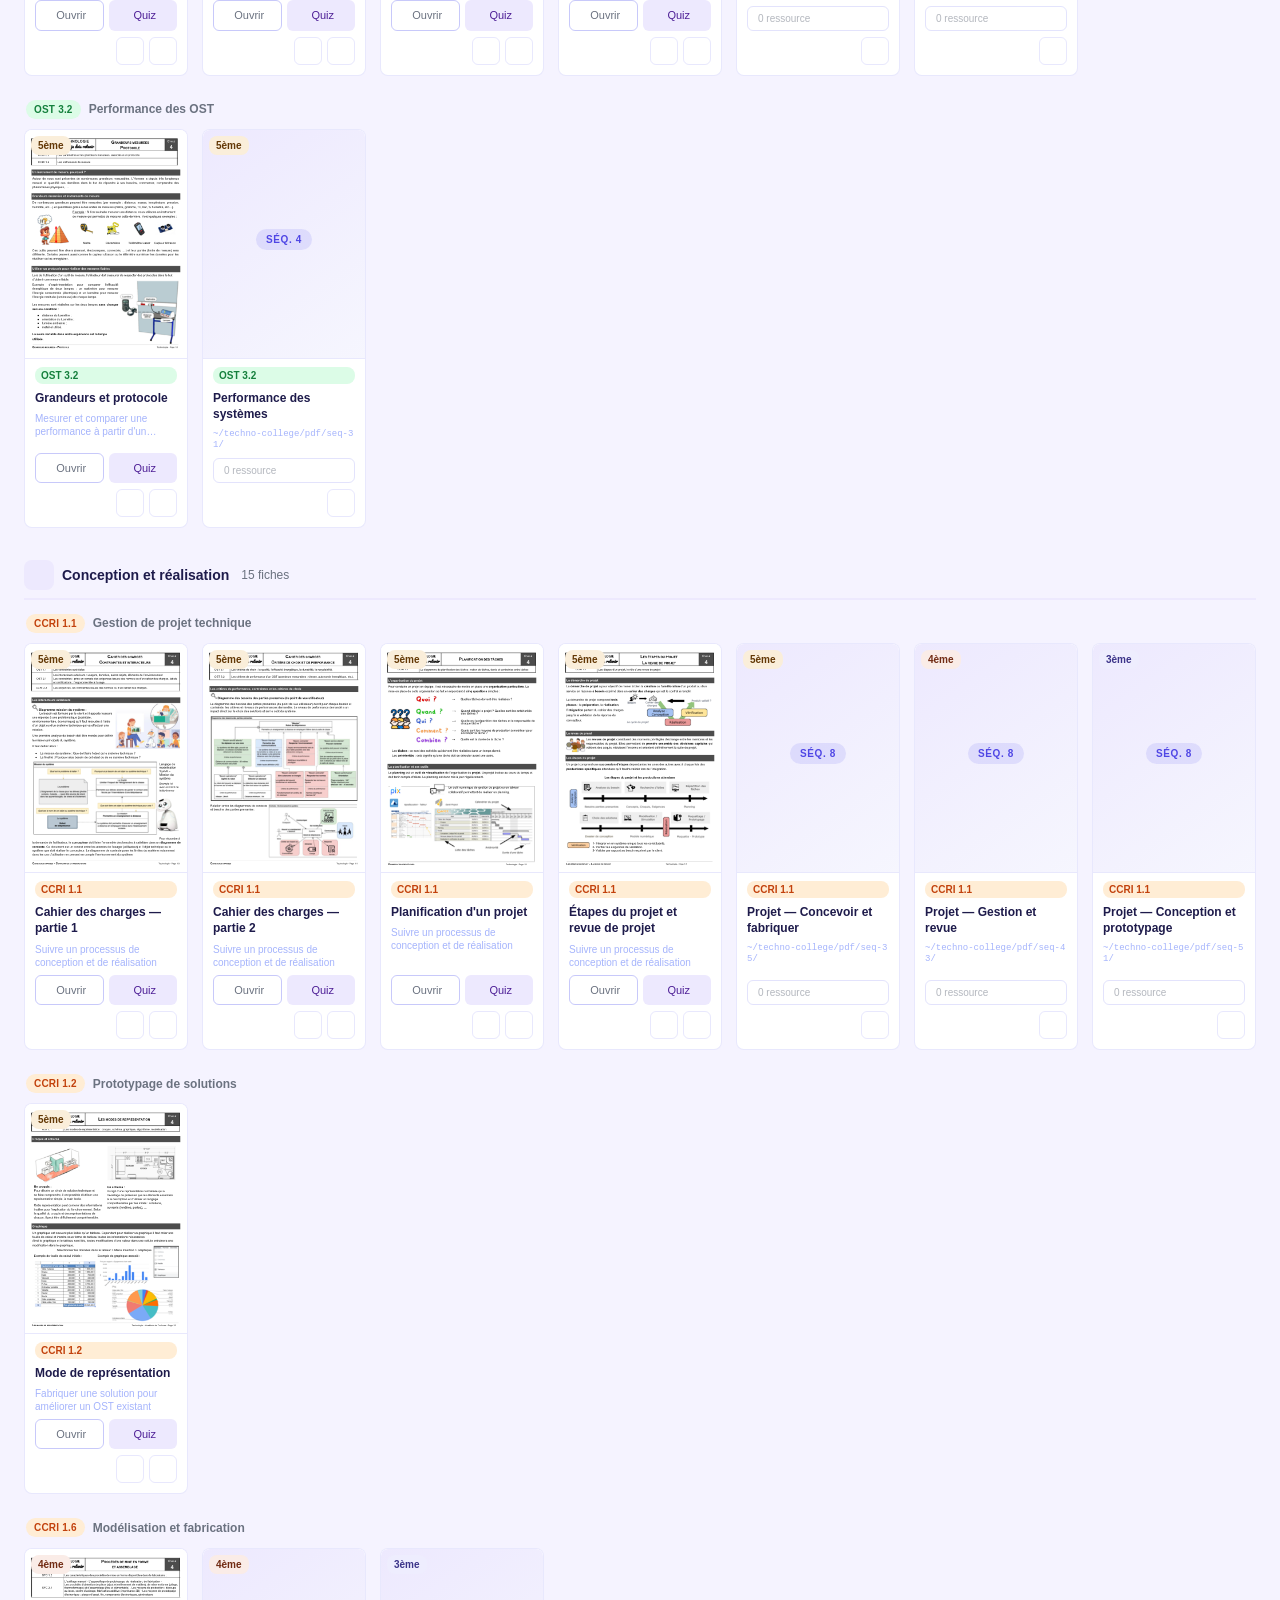
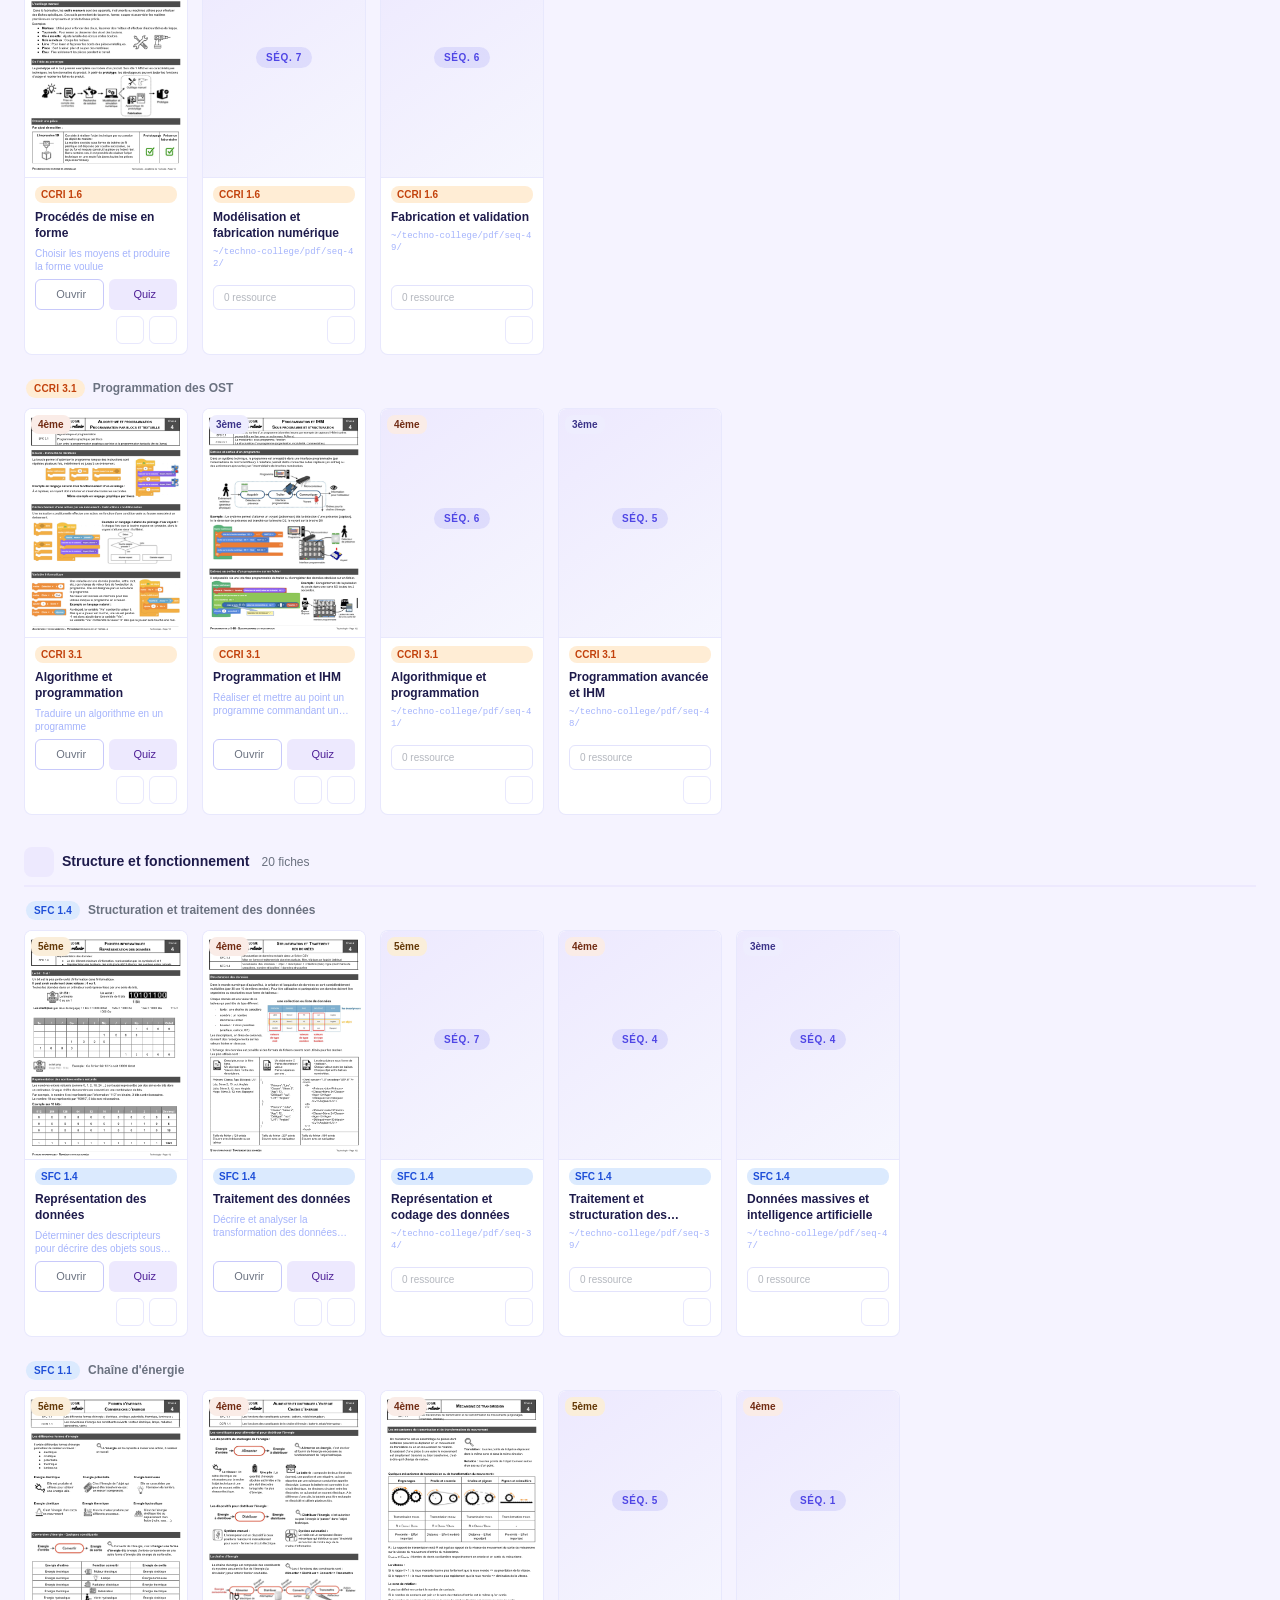
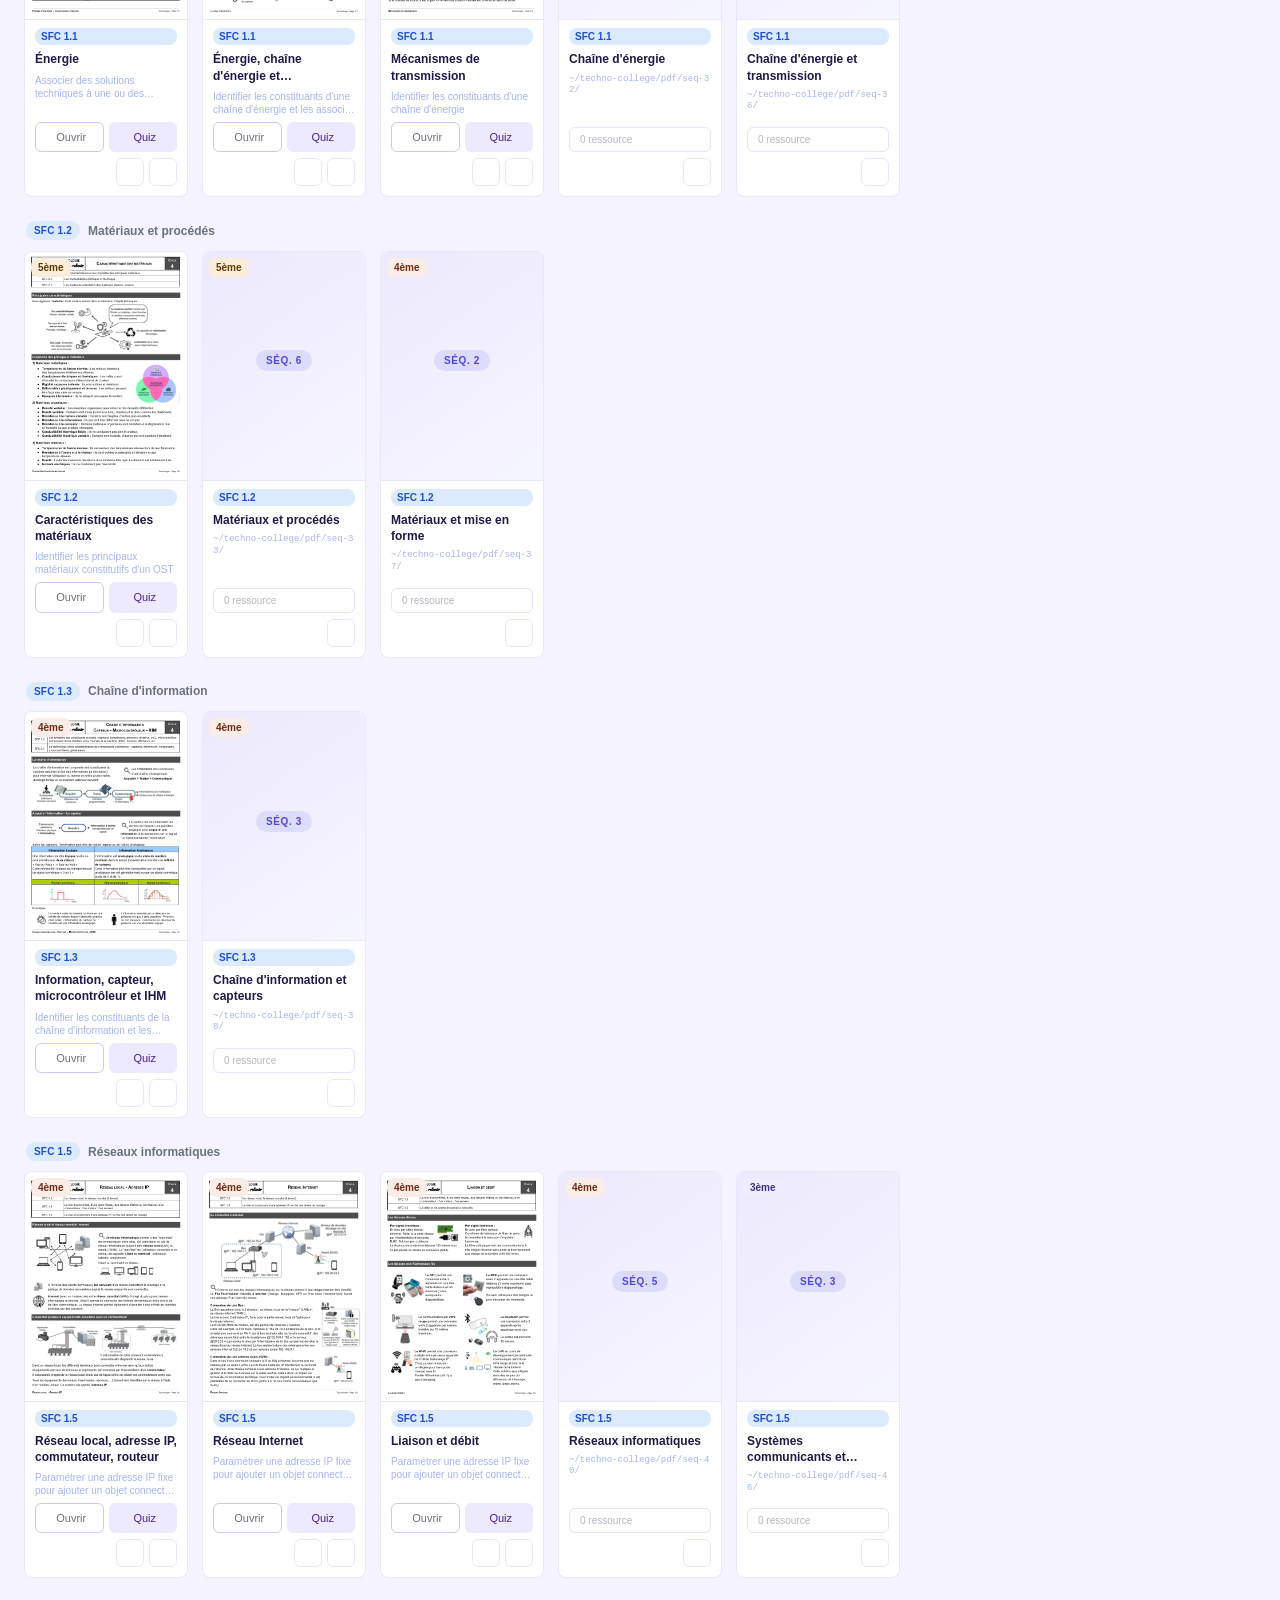
==== commit 88be7b87: "Dossiers de séquences + script sync.py automatique - 24 dossiers pdf/seq-{28..51}/ créés (un par séq" ====
--- a/index.html
+++ b/index.html
@@ -272,6 +272,16 @@
     display: -webkit-box; -webkit-line-clamp: 2; -webkit-box-orient: vertical; overflow: hidden; }
   .card-actions { display: flex; gap: 5px; margin-top: auto; flex-wrap: wrap; }
   .card-teacher { display: flex; gap: 5px; justify-content: flex-end; }
+  .score-badge {
+    position: absolute; top: 6px; right: 6px;
+    font-size: 10px; font-weight: 700; padding: 2px 7px;
+    border-radius: 8px; pointer-events: none;
+  }
+  .seq-folder {
+    font-family: 'SF Mono', 'Fira Code', monospace;
+    font-size: 9px; word-break: break-all;
+    color: var(--text-hint); margin-top: -2px;
+  }
 
   .btn-open, .btn-quiz {
     flex: 1; display: inline-flex; align-items: center; justify-content: center;
@@ -609,24 +619,32 @@
       <div class="sync-step">
         <div class="sync-num">1</div>
         <div style="flex:1">
-          <div class="sync-label">Télécharger le fichier de ressources</div>
+          <div class="sync-label">Ajouter des fichiers dans les dossiers de séquences :</div>
+          <div class="sync-cmd" style="cursor:default;user-select:text">~/techno-college/pdf/seq-28/ &nbsp;← Séq 5ème Évolution OST<br>~/techno-college/pdf/seq-29/ &nbsp;← Séq 5ème Numérique…<br>~/techno-college/pdf/seq-36/ &nbsp;← Séq 4ème Chaîne énergie<br><span style="color:var(--text-hint)">…un dossier par séquence (seq-28 à seq-51)</span></div>
+        </div>
+      </div>
+      <div class="sync-step">
+        <div class="sync-num">2</div>
+        <div style="flex:1">
+          <div class="sync-label">Télécharger les ressources modifiées ici :</div>
           <button class="btn btn-primary" onclick="downloadForSync()" style="font-size:12px;padding:6px 12px">
             <i class="ti ti-download"></i> Télécharger ressources.json
           </button>
         </div>
       </div>
       <div class="sync-step">
-        <div class="sync-num">2</div>
+        <div class="sync-num">3</div>
         <div style="flex:1">
-          <div class="sync-label">Colle cette commande dans Terminal :</div>
-          <div class="sync-cmd" onclick="copyCmd()">cp ~/Downloads/ressources.json ~/techno-college/ &amp;&amp; cd ~/techno-college &amp;&amp; git add ressources.json pdf/ &amp;&amp; git commit -m "Sync ressources" &amp;&amp; git push</div>
+          <div class="sync-label">Colle cette commande dans Terminal — elle fait tout :</div>
+          <div class="sync-cmd" onclick="copyCmd()">cp ~/Downloads/ressources.json ~/techno-college/ &amp;&amp; python3 ~/techno-college/sync.py</div>
           <button class="btn" onclick="copyCmd()" style="margin-top:8px;font-size:12px;padding:6px 12px;color:var(--text);border-color:var(--border-hover)">
             <i class="ti ti-copy"></i> Copier la commande
           </button>
+          <p style="font-size:11px;color:var(--text-hint);margin-top:6px"><i class="ti ti-info-circle" style="vertical-align:middle"></i> Le script détecte les nouveaux PDFs, génère les miniatures et publie automatiquement.</p>
         </div>
       </div>
       <div class="sync-step">
-        <div class="sync-num">3</div>
+        <div class="sync-num">4</div>
         <div style="flex:1">
           <div class="sync-label">Attendre ~1 minute, puis le site est à jour.</div>
           <a href="https://robicy-sys.github.io/techno-college" target="_blank" class="btn" style="font-size:12px;padding:6px 12px;color:var(--text);border-color:var(--border-hover)">
@@ -876,18 +894,37 @@
   const qrBtn = url ? `<button class="icon-btn" onclick="showQR(${r.id})" title="QR Code" style="flex-shrink:0"><i class="ti ti-qrcode"></i></button>` : '';
   const delBtn = `<button class="icon-btn danger" onclick="deleteRes(${r.id})" title="Supprimer" style="flex-shrink:0"><i class="ti ti-trash"></i></button>`;
 
-  const thumbInner = r.type === 'sequence'
-    ? `<div class="seq-thumb"><span class="seq-num">Séq. ${r.seq_num||''}</span><i class="ti ${THEME_ICON_MAP[r.theme]||'ti-book'}"></i></div>`
-    : `<img src="img/thumbs/thumb-${r.id}.png" alt="${escHtml(r.titre||'')}" loading="lazy" onerror="this.style.opacity='.3'">`;
-
   const codeClass = (r.code||'').startsWith('OST') ? 'code-ost' : (r.code||'').startsWith('SFC') ? 'code-sfc' : 'code-ccri';
   const codeBadge = r.code ? `<span class="card-code ${codeClass}">${escHtml(r.code)}</span>` : '';
   const critereShort = r.critere ? r.critere.split(' — ').slice(1).join(' — ') : '';
   const critereHtml = critereShort ? `<div class="card-critere">${escHtml(critereShort)}</div>` : '';
 
+  if (r.type === 'sequence') {
+    const subCount = resources.filter(s => s.parent_seq === r.id).length;
+    const folderPath = `~/techno-college/pdf/seq-${r.id}/`;
+    return `<article class="card" title="${escHtml(r.critere||'')}">
+      <div class="card-thumb">
+        <div class="seq-thumb"><span class="seq-num">Séq. ${r.seq_num||''}</span><i class="ti ${THEME_ICON_MAP[r.theme]||'ti-book'}"></i></div>
+        <div class="level-badge lb-${r.niveau}">${r.niveau}ème</div>
+        ${subCount > 0 ? `<div class="score-badge" style="background:#dbeafe;color:#1d4ed8">${subCount} fiche${subCount>1?'s':''}</div>` : ''}
+      </div>
+      <div class="card-body">
+        ${codeBadge}
+        <div class="card-title">${escHtml(r.titre)}</div>
+        <div class="card-critere seq-folder"><i class="ti ti-folder" style="font-size:10px"></i> ${escHtml(folderPath)}</div>
+        <div class="card-actions">
+          <span class="btn-open" style="opacity:.5;cursor:default;font-size:10px;flex:1;justify-content:flex-start;padding:4px 6px">
+            <i class="ti ti-files" style="font-size:10px"></i> ${subCount} ressource${subCount>1?'s':''}
+          </span>
+        </div>
+        <div class="card-teacher">${delBtn}</div>
+      </div>
+    </article>`;
+  }
+
   return `<article class="card" title="${escHtml(r.critere||'')}">
     <div class="card-thumb">
-      ${thumbInner}
+      <img src="img/thumbs/thumb-${r.id}.png" alt="${escHtml(r.titre||'')}" loading="lazy" onerror="this.style.opacity='.3'">
       <div class="level-badge lb-${r.niveau}">${r.niveau}ème</div>
     </div>
     <div class="card-body">
@@ -998,7 +1035,7 @@
 }
 
 function copyCmd() {
-  const cmd = `cp ~/Downloads/ressources.json ~/techno-college/ && cd ~/techno-college && git add ressources.json pdf/ && git commit -m "Sync ressources" && git push`;
+  const cmd = `cp ~/Downloads/ressources.json ~/techno-college/ && python3 ~/techno-college/sync.py`;
   navigator.clipboard.writeText(cmd).then(() => showToast('Commande copiée !'));
 }
 
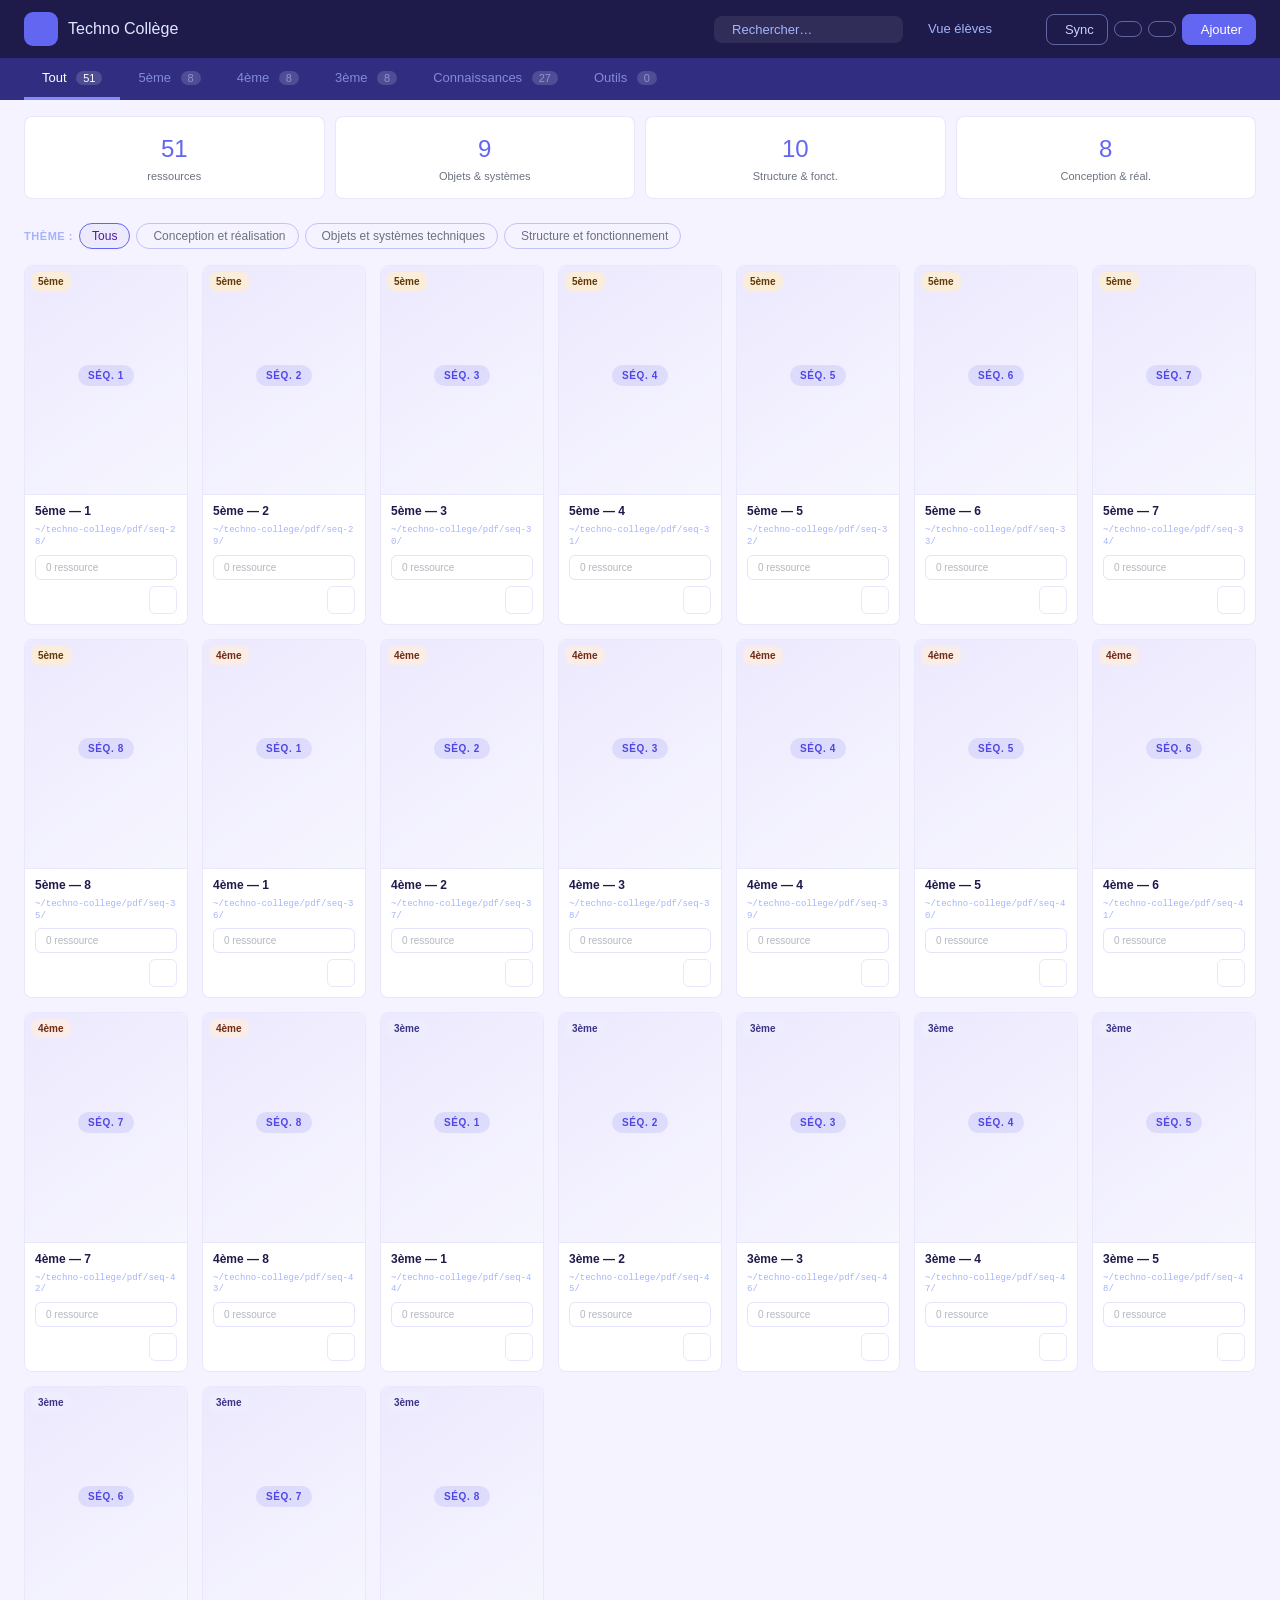
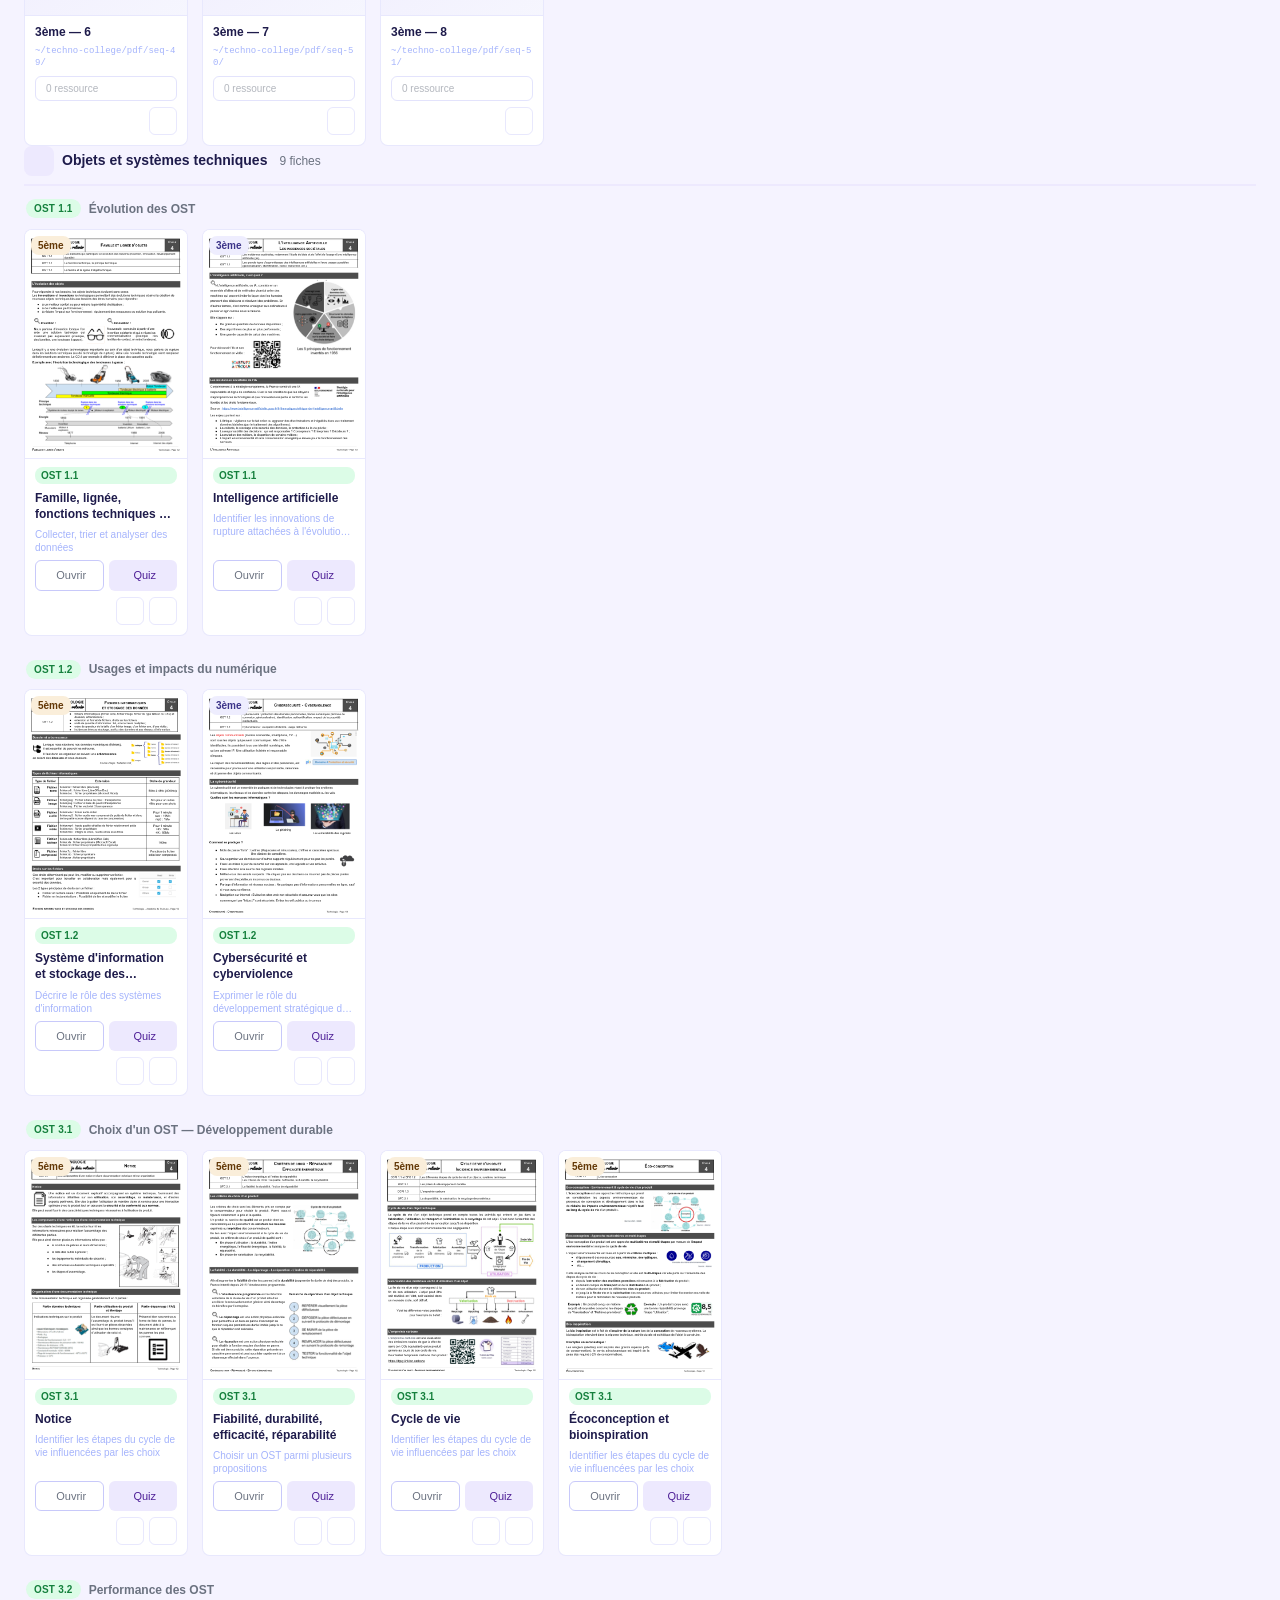
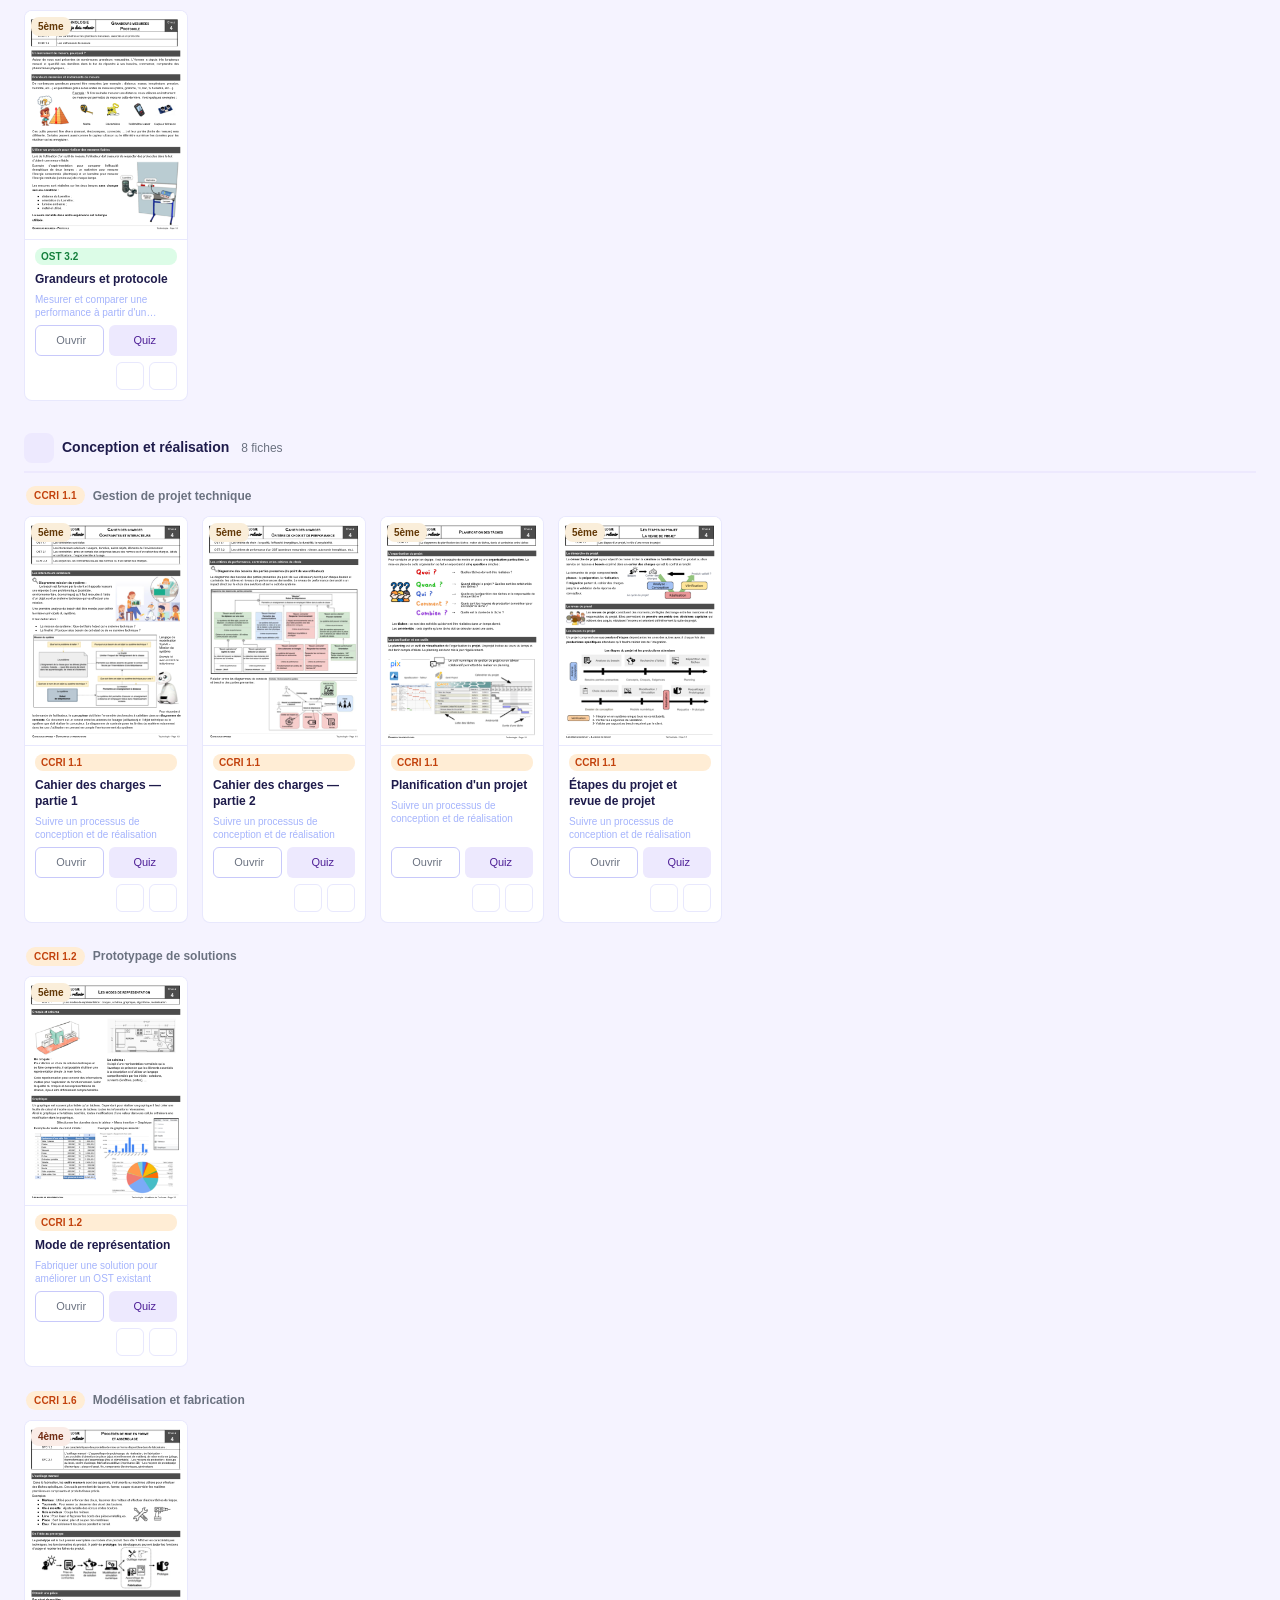
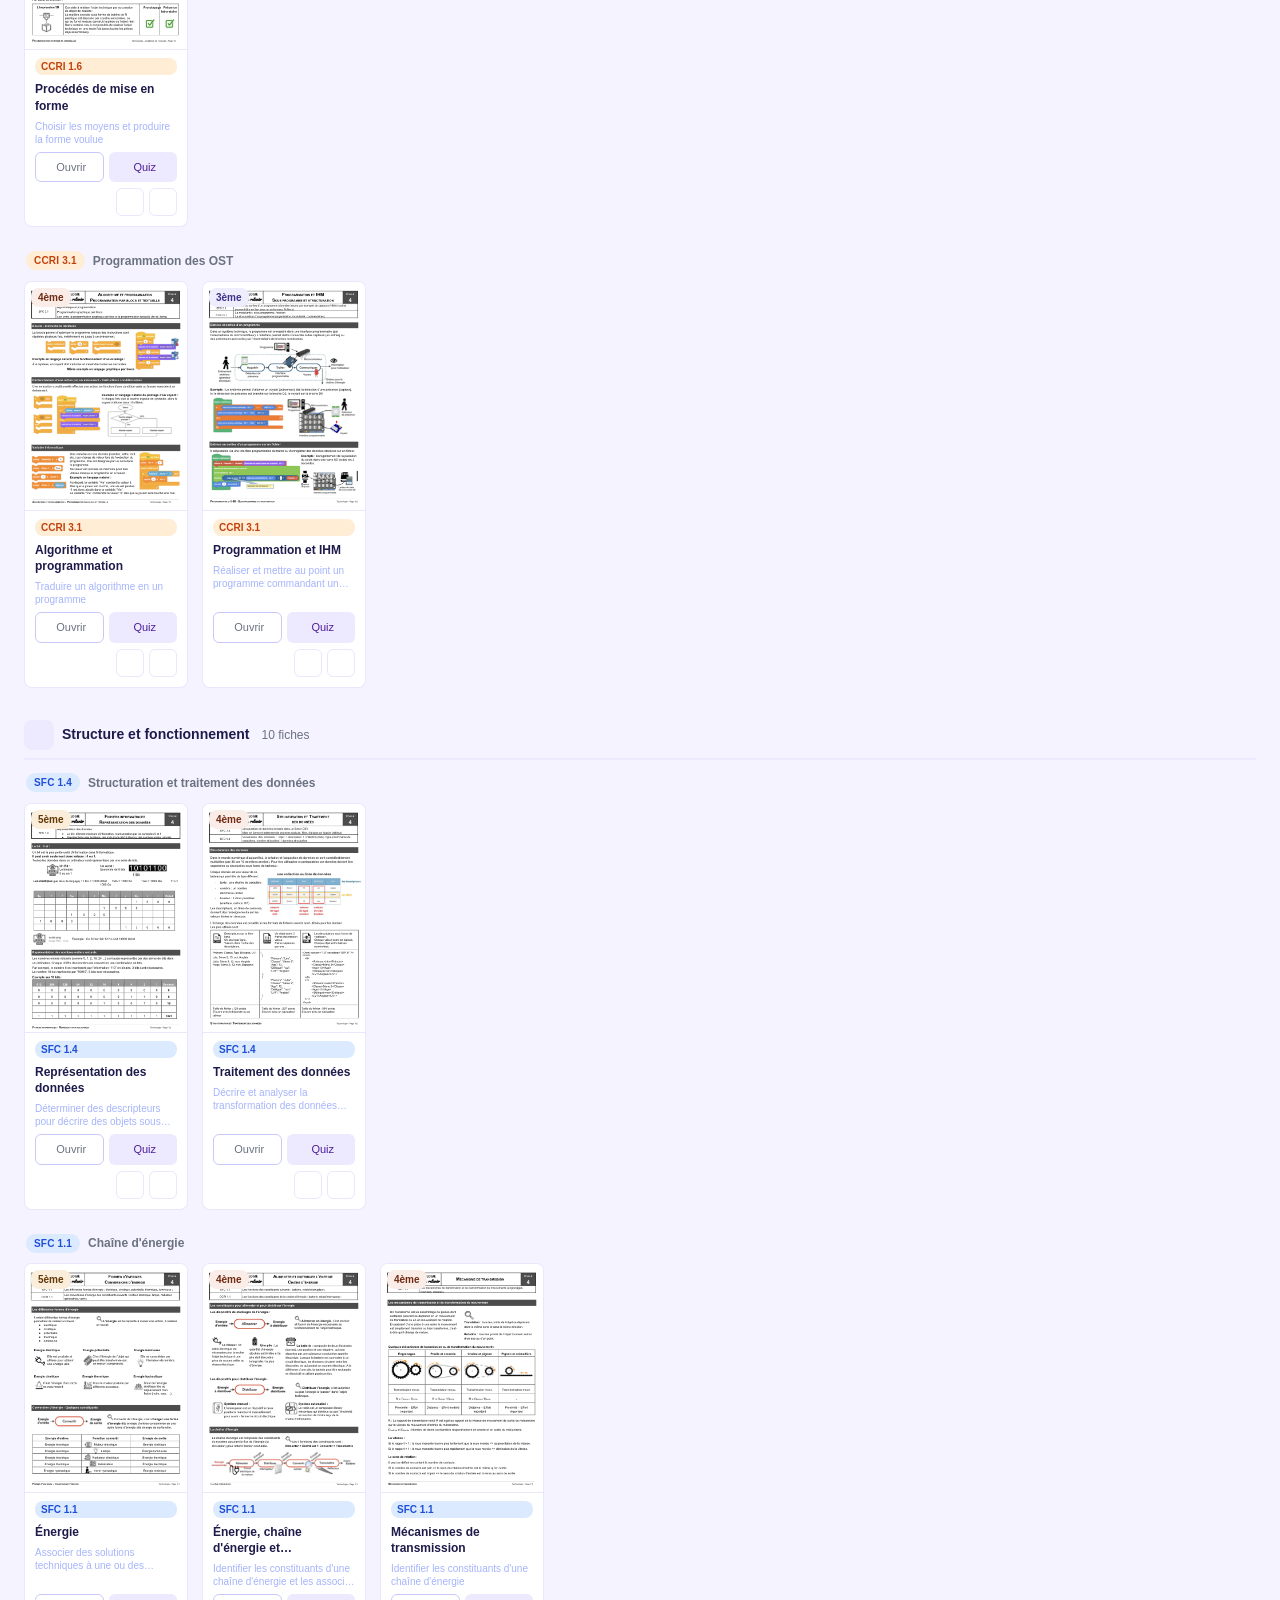
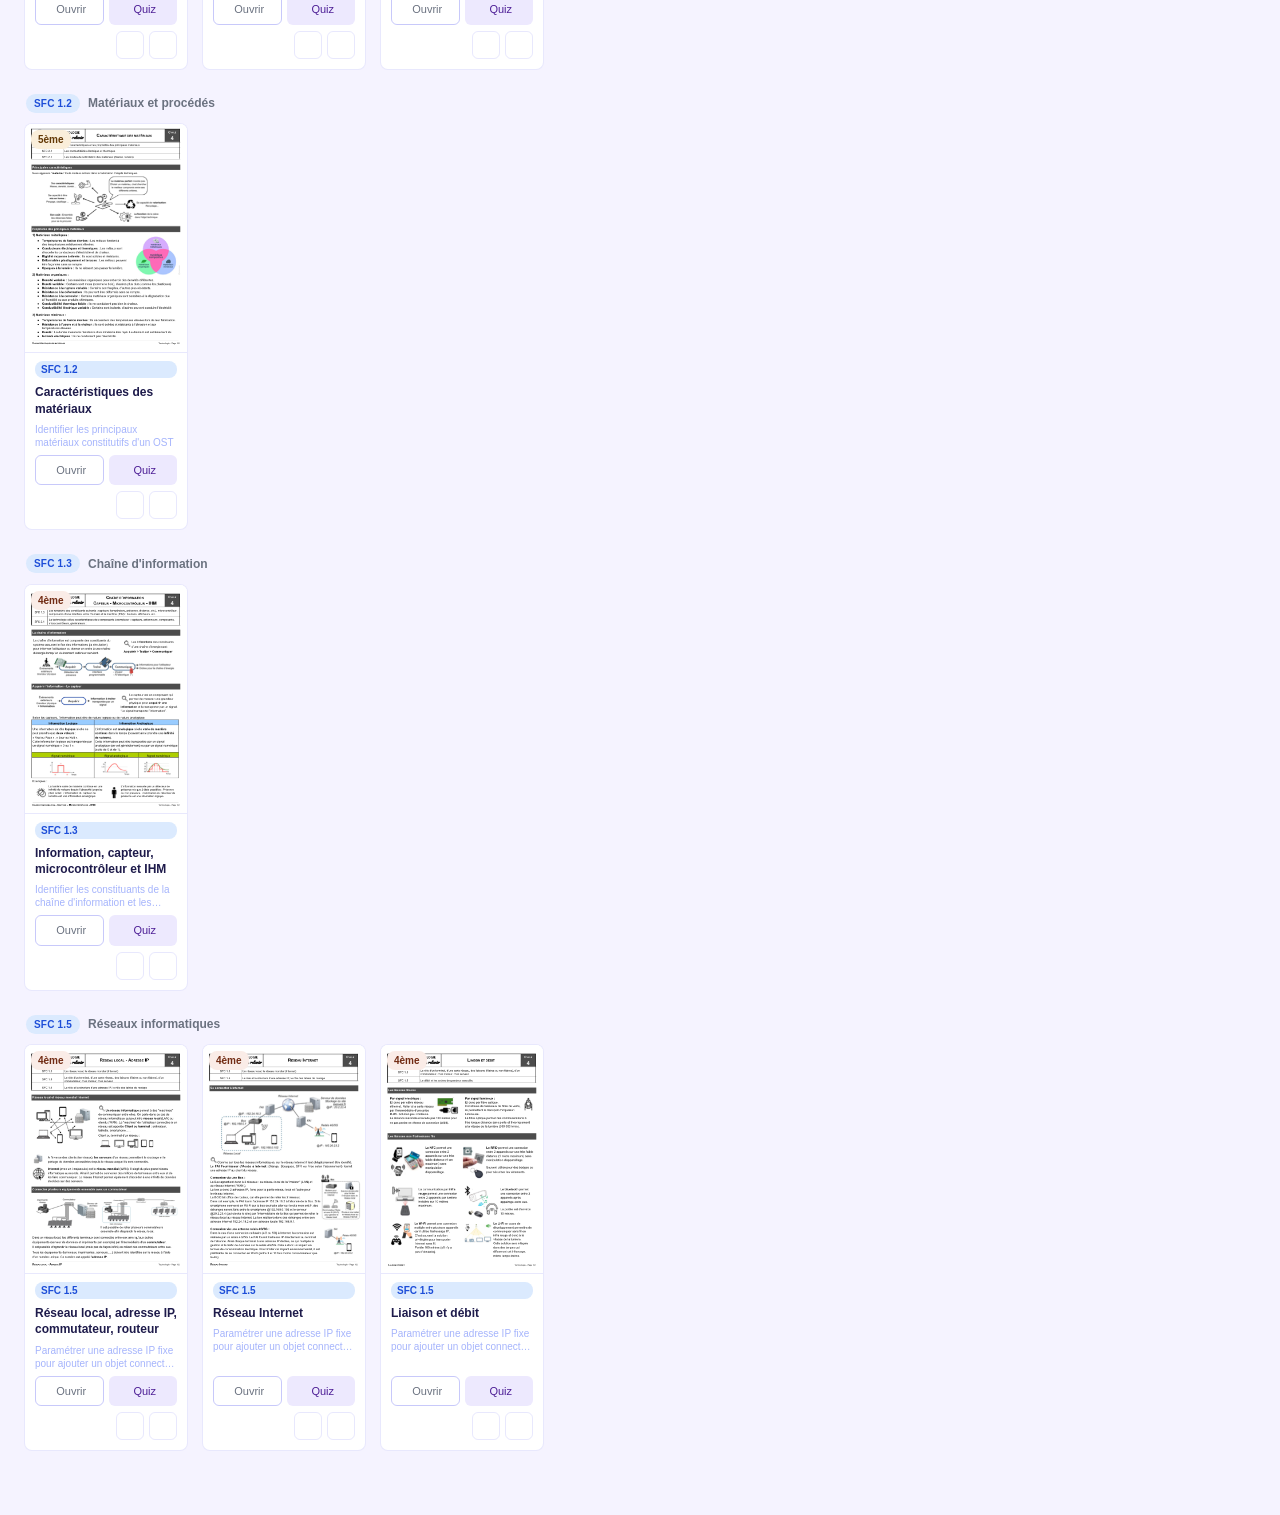
==== commit bed517af: "Séquences sans thème ni compétences — affichage en grille plate - Retire code, sous_theme, critere, " ====
--- a/index.html
+++ b/index.html
@@ -851,38 +851,49 @@
     return;
   }
 
-  // Grouper par thème puis sous-thème
-  const byTheme = {};
-  filtered.forEach(r => {
-    const th = r.theme || 'Général';
-    const st = r.sous_theme || 'Autre';
-    if (!byTheme[th]) byTheme[th] = {};
-    if (!byTheme[th][st]) byTheme[th][st] = [];
-    byTheme[th][st].push(r);
-  });
-
-  content.innerHTML = Object.entries(byTheme).map(([theme, subthemes]) => {
-    const total = Object.values(subthemes).flat().length;
-    const subHtml = Object.entries(subthemes).map(([st, items]) => {
-      const stCode = items[0].code || '';
-      const codeClass = stCode.startsWith('OST') ? 'code-ost' : stCode.startsWith('SFC') ? 'code-sfc' : 'code-ccri';
-      return `<div class="subtheme-section">
-        <div class="subtheme-heading">
-          <span class="subtheme-code ${codeClass}">${escHtml(stCode)}</span>
-          <span class="subtheme-name">${escHtml(st)}</span>
+  // Séquences : grille plate sans groupement thématique
+  const seqs = filtered.filter(r => r.type === 'sequence');
+  const docs = filtered.filter(r => r.type !== 'sequence');
+
+  let html = '';
+  if (seqs.length) {
+    html += `<div class="grid">${seqs.map(r => cardHtml(r)).join('')}</div>`;
+  }
+
+  if (docs.length) {
+    const byTheme = {};
+    docs.forEach(r => {
+      const th = r.theme || 'Général';
+      const st = r.sous_theme || 'Autre';
+      if (!byTheme[th]) byTheme[th] = {};
+      if (!byTheme[th][st]) byTheme[th][st] = [];
+      byTheme[th][st].push(r);
+    });
+    html += Object.entries(byTheme).map(([theme, subthemes]) => {
+      const total = Object.values(subthemes).flat().length;
+      const subHtml = Object.entries(subthemes).map(([st, items]) => {
+        const stCode = items[0].code || '';
+        const codeClass = stCode.startsWith('OST') ? 'code-ost' : stCode.startsWith('SFC') ? 'code-sfc' : 'code-ccri';
+        return `<div class="subtheme-section">
+          <div class="subtheme-heading">
+            <span class="subtheme-code ${codeClass}">${escHtml(stCode)}</span>
+            <span class="subtheme-name">${escHtml(st)}</span>
+          </div>
+          <div class="grid">${items.map(r => cardHtml(r)).join('')}</div>
+        </div>`;
+      }).join('');
+      return `<div class="theme-section">
+        <div class="theme-heading">
+          <div class="theme-icon"><i class="ti ${THEME_ICON_MAP[theme]||'ti-folder'}"></i></div>
+          <span class="theme-name">${escHtml(theme)}</span>
+          <span class="theme-count">${total} fiche${total > 1 ? 's' : ''}</span>
         </div>
-        <div class="grid">${items.map(r => cardHtml(r)).join('')}</div>
+        ${subHtml}
       </div>`;
     }).join('');
-    return `<div class="theme-section">
-      <div class="theme-heading">
-        <div class="theme-icon"><i class="ti ${THEME_ICON_MAP[theme]||'ti-folder'}"></i></div>
-        <span class="theme-name">${escHtml(theme)}</span>
-        <span class="theme-count">${total} fiche${total > 1 ? 's' : ''}</span>
-      </div>
-      ${subHtml}
-    </div>`;
-  }).join('');
+  }
+
+  content.innerHTML = html;
 }
 
 function cardHtml(r) {
@@ -902,14 +913,13 @@
   if (r.type === 'sequence') {
     const subCount = resources.filter(s => s.parent_seq === r.id).length;
     const folderPath = `~/techno-college/pdf/seq-${r.id}/`;
-    return `<article class="card" title="${escHtml(r.critere||'')}">
+    return `<article class="card">
       <div class="card-thumb">
-        <div class="seq-thumb"><span class="seq-num">Séq. ${r.seq_num||''}</span><i class="ti ${THEME_ICON_MAP[r.theme]||'ti-book'}"></i></div>
+        <div class="seq-thumb"><span class="seq-num">Séq. ${r.seq_num||''}</span><i class="ti ti-book"></i></div>
         <div class="level-badge lb-${r.niveau}">${r.niveau}ème</div>
         ${subCount > 0 ? `<div class="score-badge" style="background:#dbeafe;color:#1d4ed8">${subCount} fiche${subCount>1?'s':''}</div>` : ''}
       </div>
       <div class="card-body">
-        ${codeBadge}
         <div class="card-title">${escHtml(r.titre)}</div>
         <div class="card-critere seq-folder"><i class="ti ti-folder" style="font-size:10px"></i> ${escHtml(folderPath)}</div>
         <div class="card-actions">
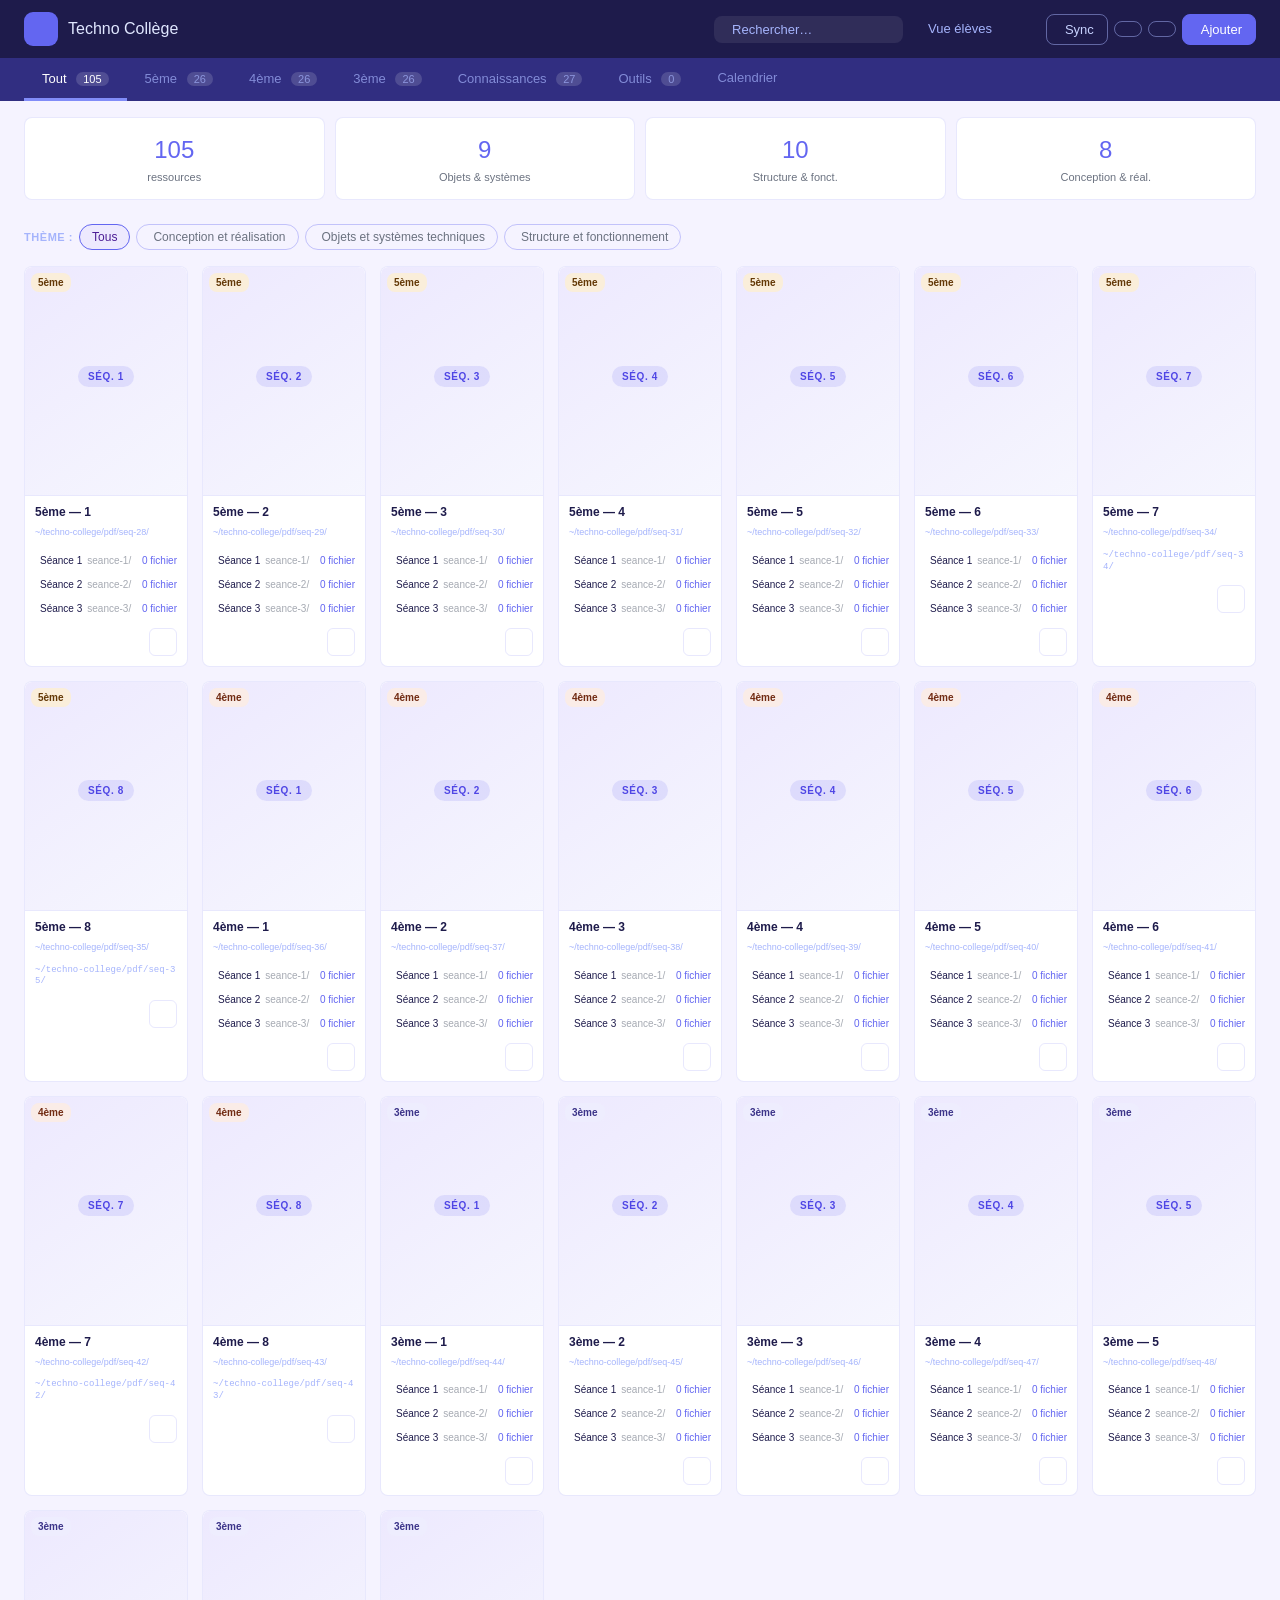
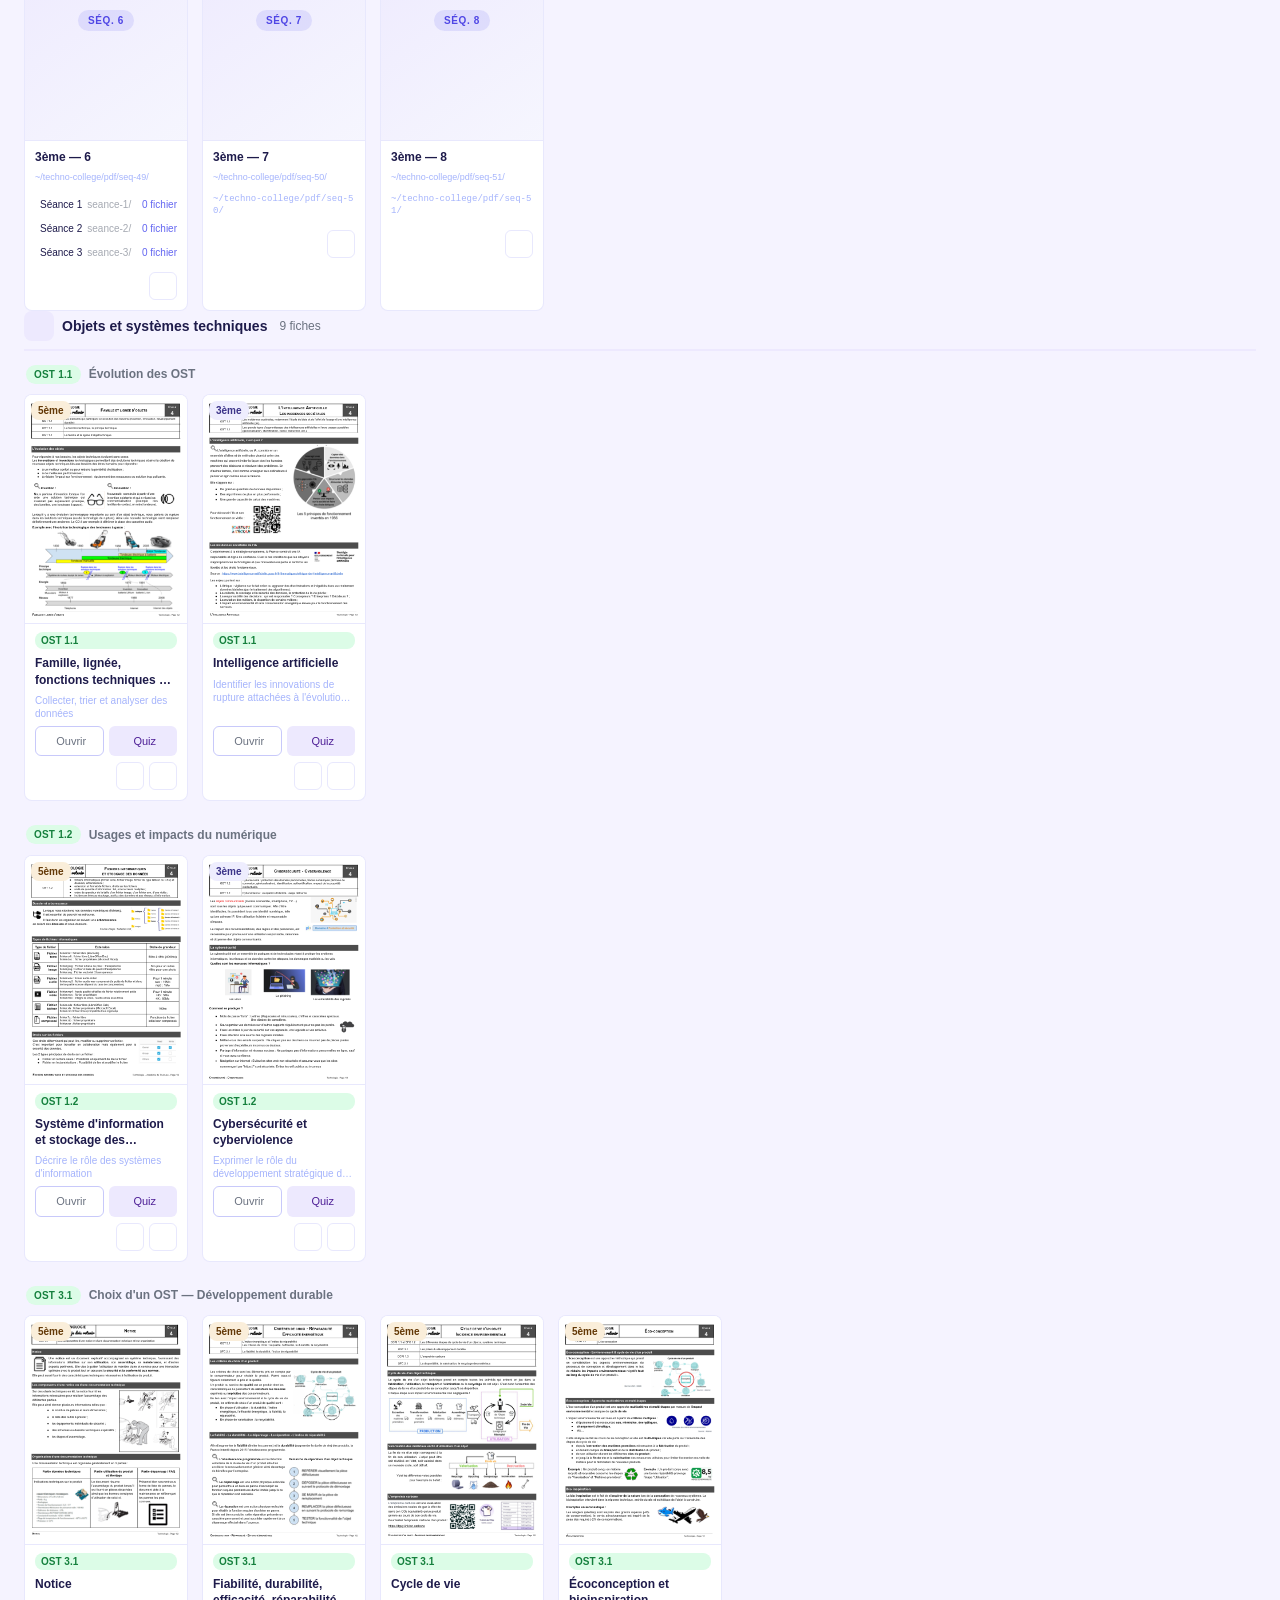
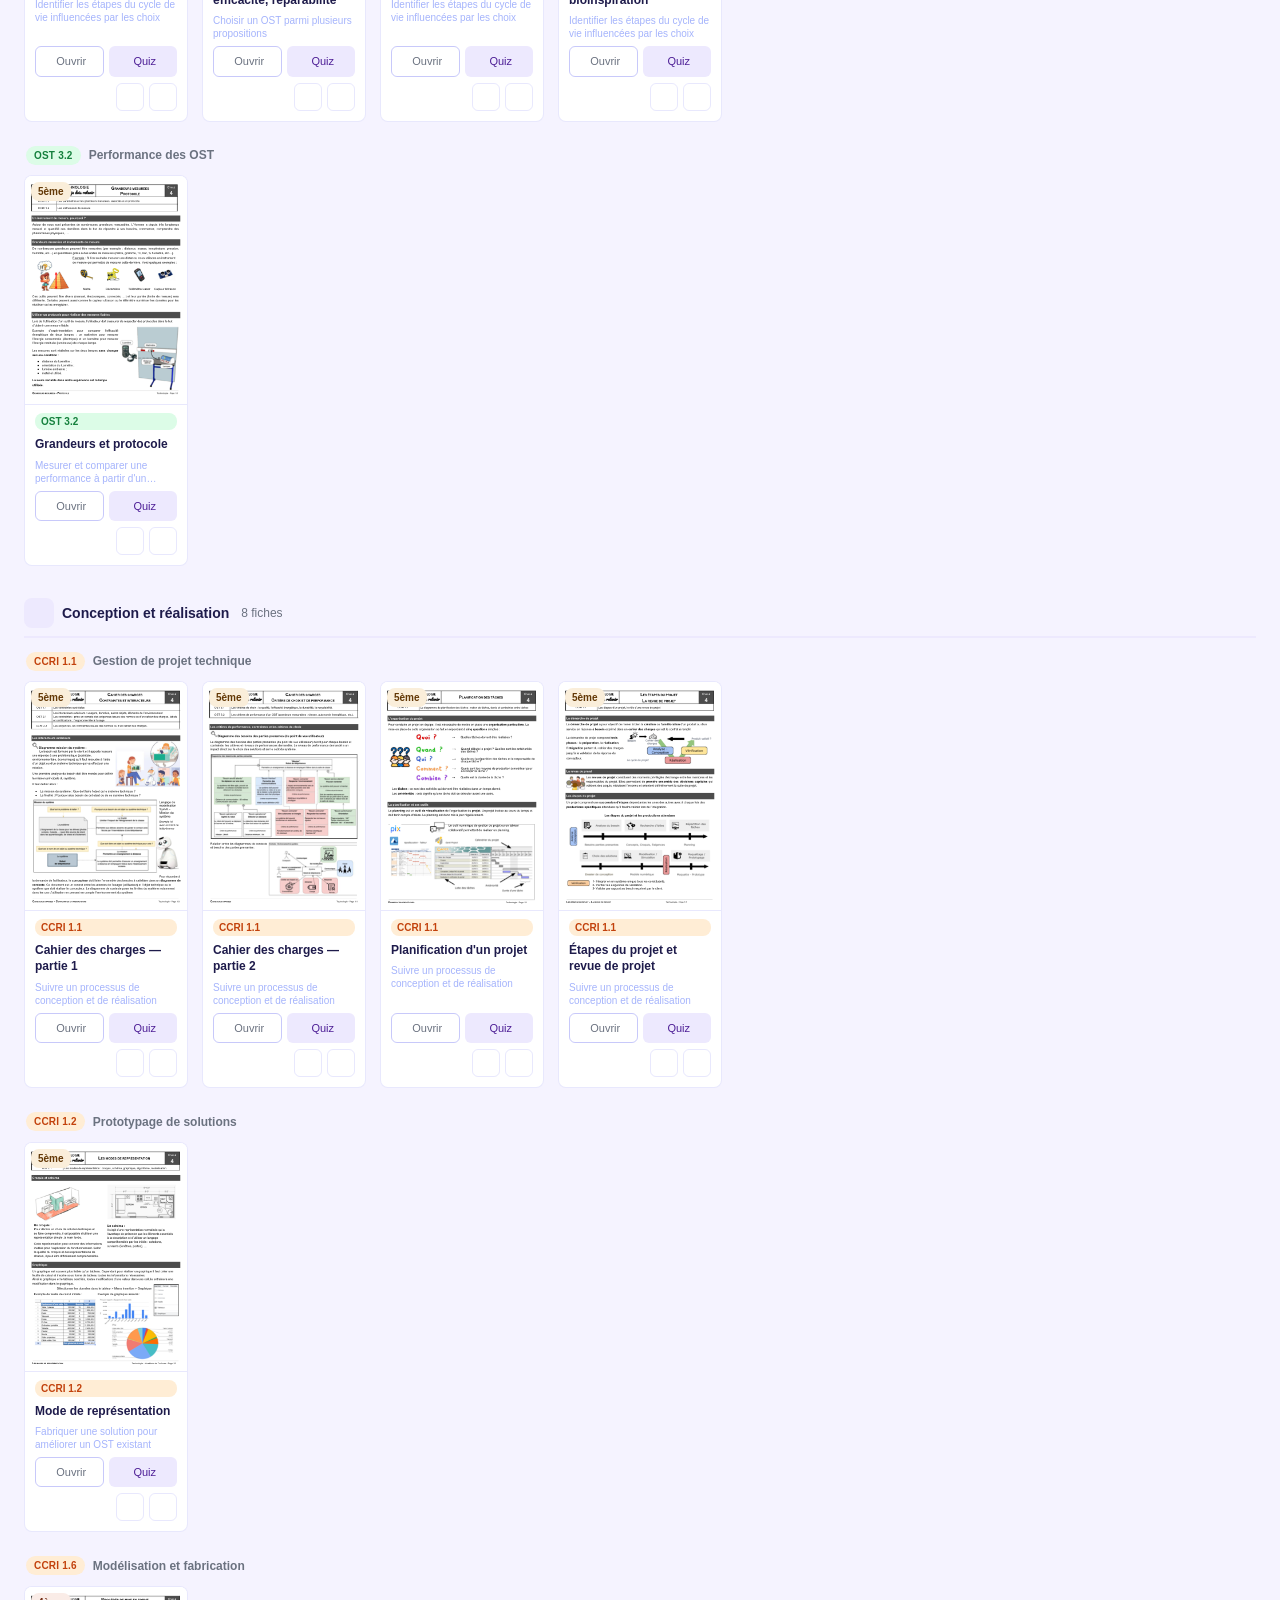
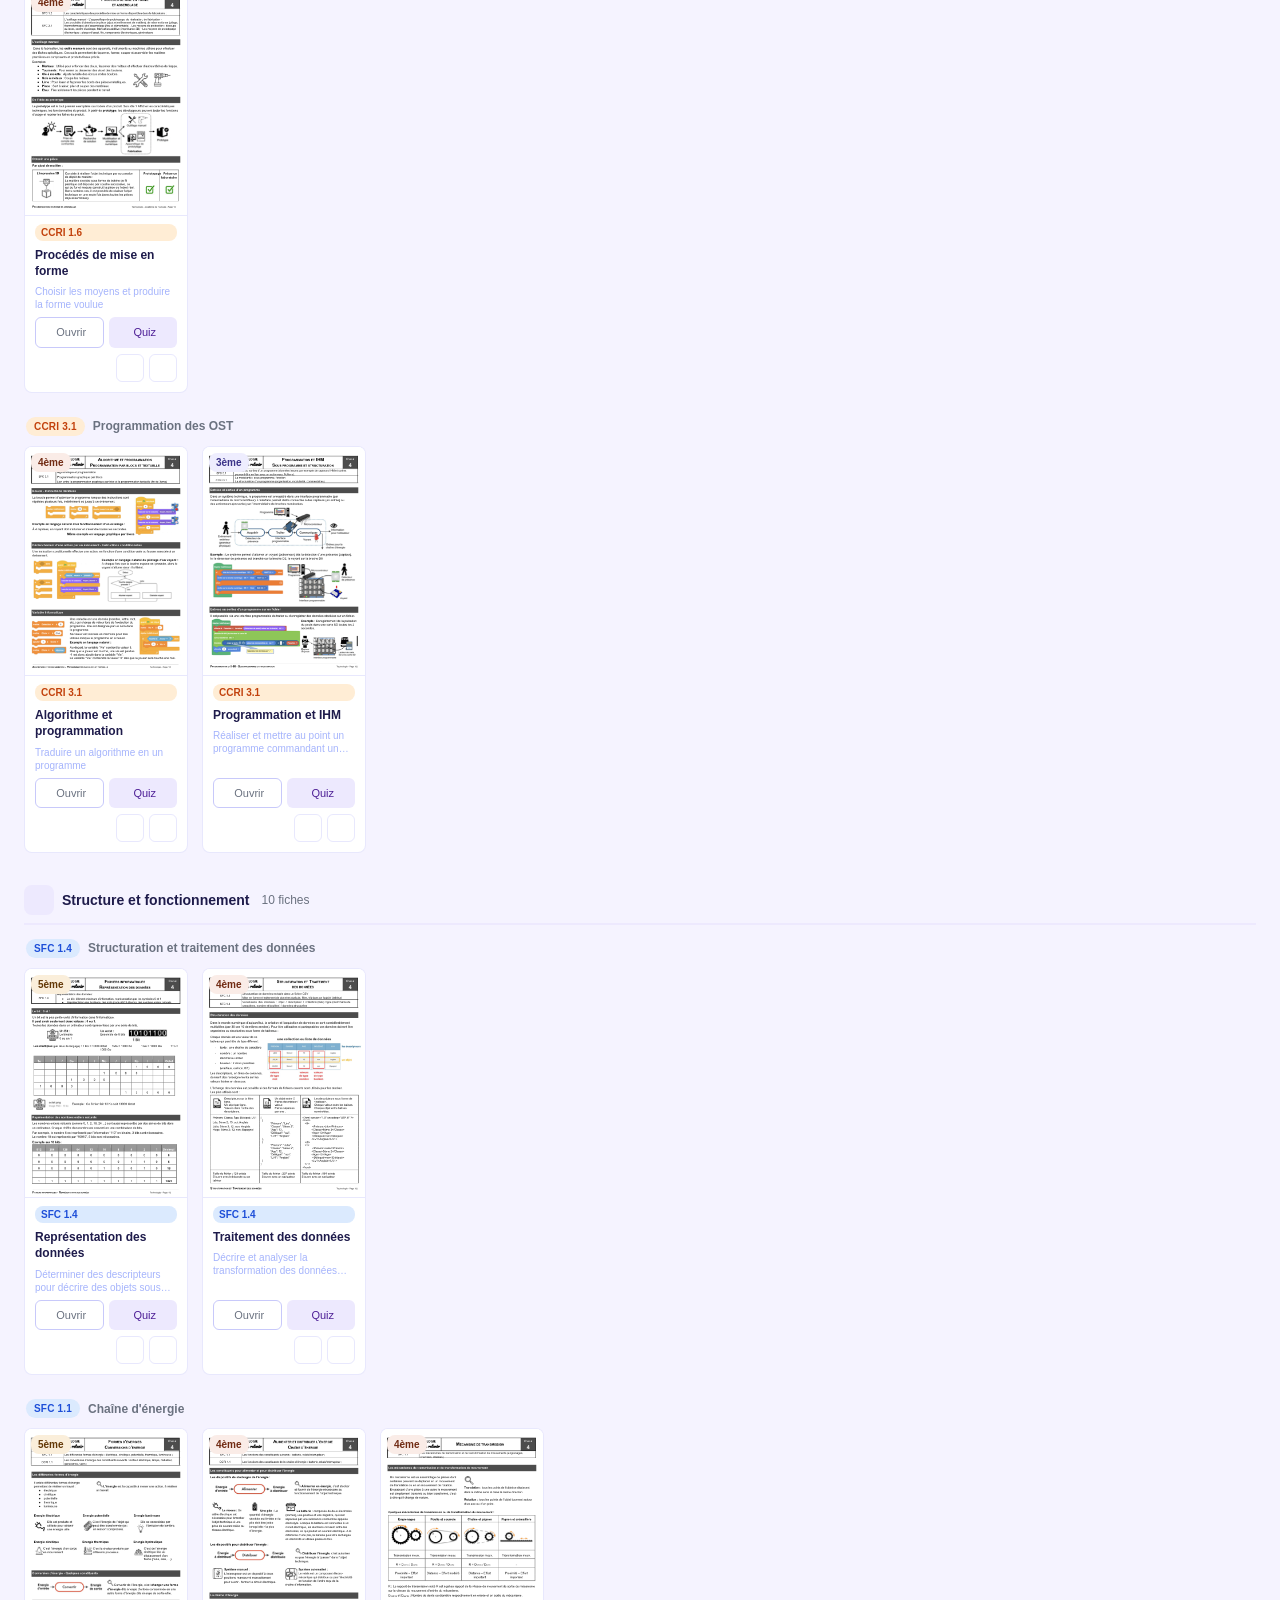
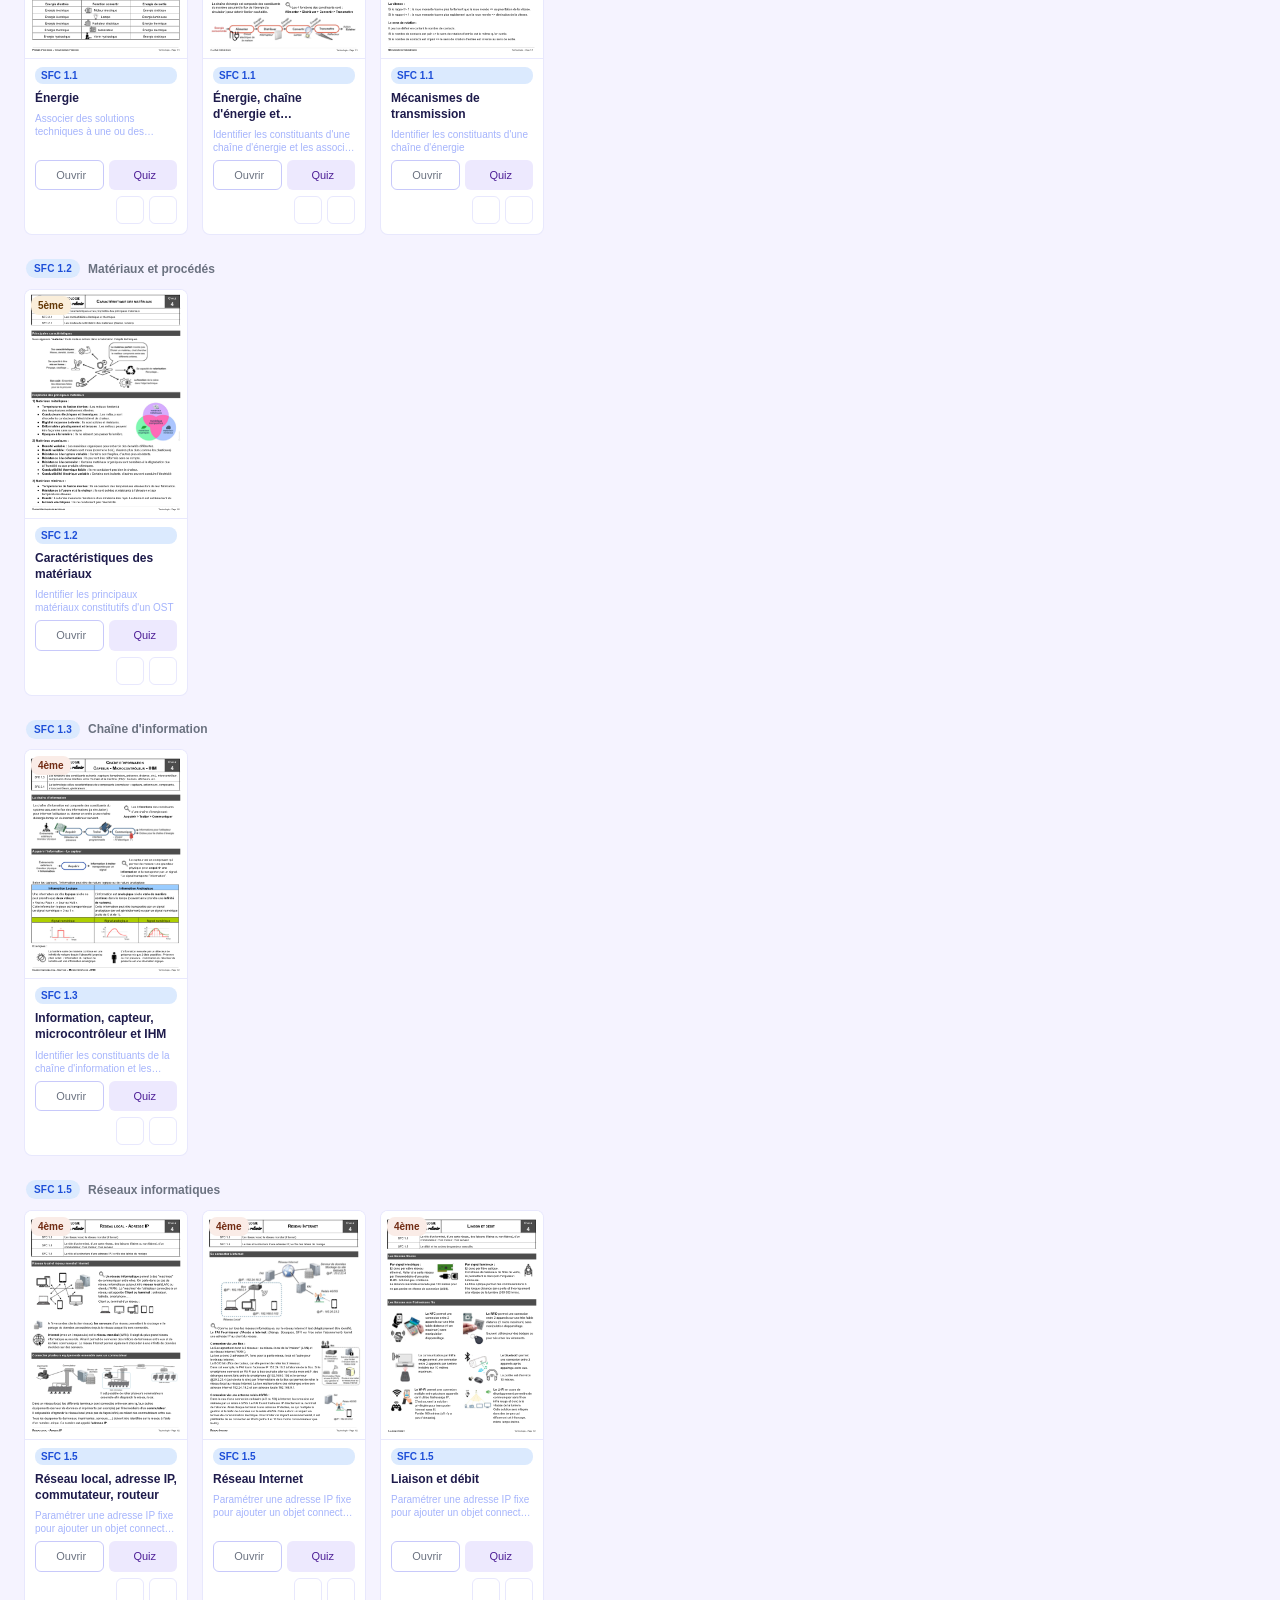
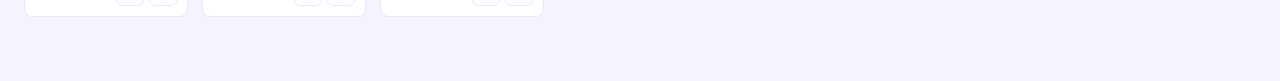
==== commit ff901b87: "Ajout séances, calendrier Zone B 2026-2027, et sync séance-N/ - Séances (3 par séquence, seq 1-6 de " ====
--- a/index.html
+++ b/index.html
@@ -437,6 +437,65 @@
   }
   .toast.show { opacity: 1; transform: translateY(0); }
 
+  /* Calendrier scolaire */
+  .cal-header { display: flex; align-items: center; justify-content: space-between; margin-bottom: 1rem; flex-wrap: wrap; gap: 8px; }
+  .cal-title { font-size: 15px; font-weight: 700; color: var(--text); }
+  .cal-subtitle { font-size: 11px; font-weight: 400; color: var(--text-hint); margin-left: 8px; }
+  .cal-legend { display: flex; flex-wrap: wrap; gap: 8px; align-items: center; }
+  .cal-leg { display: flex; align-items: center; gap: 4px; font-size: 11px; color: var(--text-muted); }
+  .cal-leg-dot { width: 10px; height: 10px; border-radius: 3px; flex-shrink: 0; }
+  .cal-periodes {
+    display: grid; grid-template-columns: repeat(auto-fill, minmax(200px, 1fr));
+    gap: 8px; margin-bottom: 1.25rem;
+  }
+  .cal-periode {
+    display: flex; align-items: center; gap: 10px;
+    background: var(--surface); border: 0.5px solid var(--border);
+    border-radius: 10px; padding: 10px 12px;
+  }
+  .cal-periode-icon {
+    width: 32px; height: 32px; border-radius: 8px;
+    display: flex; align-items: center; justify-content: center;
+    font-size: 15px; flex-shrink: 0;
+  }
+  .cal-periode-label { font-size: 12px; font-weight: 600; color: var(--text); }
+  .cal-periode-date { font-size: 10px; color: var(--text-muted); margin-top: 1px; }
+  .cal-grid {
+    display: grid;
+    grid-template-columns: repeat(auto-fill, minmax(210px, 1fr));
+    gap: 12px;
+  }
+  .cal-month {
+    background: var(--surface); border-radius: 10px; padding: 12px;
+    border: 0.5px solid var(--border);
+  }
+  .cal-month-name {
+    font-size: 12px; font-weight: 700; text-align: center;
+    margin-bottom: 8px; color: var(--text); text-transform: uppercase; letter-spacing: .04em;
+  }
+  .cal-dow {
+    display: grid; grid-template-columns: repeat(7, 1fr);
+    gap: 1px; margin-bottom: 3px;
+  }
+  .cal-dow span {
+    font-size: 9px; font-weight: 600; color: var(--text-hint);
+    text-align: center; padding: 2px 0;
+  }
+  .cal-days { display: grid; grid-template-columns: repeat(7, 1fr); gap: 1px; }
+  .cal-day {
+    font-size: 10px; text-align: center; padding: 3px 1px;
+    border-radius: 3px; min-height: 20px; position: relative;
+    display: flex; align-items: center; justify-content: center;
+    color: var(--text);
+  }
+  .cal-day.we { color: var(--text-hint); }
+  .cal-day.vac { font-weight: 600; }
+  .cal-day.ferie:not(.vac) { font-weight: 700; }
+  .cal-ferie-dot {
+    position: absolute; bottom: 1px; left: 50%; transform: translateX(-50%);
+    width: 3px; height: 3px; border-radius: 50%; background: #ca8a04;
+  }
+
   /* Print */
   @media print {
     header, nav, .filter-section, .card-actions, .modal-bg, .toast { display: none !important; }
@@ -487,6 +546,7 @@
   <button class="nav-tab" onclick="setTab(this,'3')">3ème <span class="nav-count" id="cnt-3">0</span></button>
   <button class="nav-tab" onclick="setTab(this,'connaissance')">Connaissances <span class="nav-count" id="cnt-conn">0</span></button>
   <button class="nav-tab" onclick="setTab(this,'outil')">Outils <span class="nav-count" id="cnt-outil">0</span></button>
+  <button class="nav-tab" onclick="setTab(this,'calendrier')"><i class="ti ti-calendar-event" style="font-size:13px;vertical-align:-1px"></i> Calendrier</button>
 </nav>
 
 <main>
@@ -808,6 +868,8 @@
 }
 
 function matchTab(r) {
+  if (r.type === 'seance') return false;
+  if (tabNiv === 'calendrier') return false;
   const cat = r.categorie || 'cours';
   if (tabNiv === 'connaissance') return cat === 'connaissance';
   if (tabNiv === 'outil') return cat === 'outil';
@@ -836,7 +898,107 @@
   document.getElementById('cnt-outil').textContent = resources.filter(r => r.categorie === 'outil').length;
 }
 
+function renderCalendar() {
+  const VACANCES = [
+    { nom: 'Toussaint', deb: '2026-10-17', fin: '2026-11-02', bg: '#fef3c7', fg: '#92400e', icon: 'ti-leaf',       color: '#d97706' },
+    { nom: 'Noël',      deb: '2026-12-19', fin: '2027-01-04', bg: '#dbeafe', fg: '#1e40af', icon: 'ti-snowflake',  color: '#3b82f6' },
+    { nom: 'Hiver',     deb: '2027-02-20', fin: '2027-03-08', bg: '#ede9fe', fg: '#5b21b6', icon: 'ti-mountain',   color: '#8b5cf6' },
+    { nom: 'Printemps', deb: '2027-04-17', fin: '2027-05-03', bg: '#d1fae5', fg: '#065f46', icon: 'ti-flower',     color: '#10b981' },
+    { nom: 'Été',       deb: '2027-07-03', fin: '2027-09-01', bg: '#fee2e2', fg: '#991b1b', icon: 'ti-sun',        color: '#ef4444' },
+  ];
+  const FERIES = {
+    '2026-11-01': 'Toussaint',      '2026-11-11': 'Armistice',
+    '2026-12-25': 'Noël',           '2027-01-01': "Jour de l'An",
+    '2027-03-29': 'Lundi de Pâques','2027-05-01': 'Fête du Travail',
+    '2027-05-06': 'Ascension',      '2027-05-08': 'Victoire 1945',
+    '2027-07-14': 'Fête Nationale',
+  };
+  const MOIS_NOMS = ['Janvier','Février','Mars','Avril','Mai','Juin','Juillet','Août','Septembre','Octobre','Novembre','Décembre'];
+  const MONTHS = [
+    {y:2026,m:8},{y:2026,m:9},{y:2026,m:10},{y:2026,m:11},
+    {y:2027,m:0},{y:2027,m:1},{y:2027,m:2},{y:2027,m:3},{y:2027,m:4},{y:2027,m:5},{y:2027,m:6}
+  ];
+
+  function dk(d) { return d.toISOString().slice(0,10); }
+  function vacOf(d) {
+    const t = d.getTime();
+    for (const v of VACANCES) {
+      if (t >= new Date(v.deb).getTime() && t <= new Date(v.fin).getTime()) return v;
+    }
+    return null;
+  }
+
+  function monthHtml({y, m}) {
+    const first = new Date(y, m, 1);
+    const last  = new Date(y, m+1, 0).getDate();
+    const startDow = (first.getDay() + 6) % 7; // 0=lun
+    let days = '';
+    for (let i = 0; i < startDow; i++) days += '<div></div>';
+    for (let d = 1; d <= last; d++) {
+      const date = new Date(y, m, d);
+      const dow  = date.getDay();
+      const we   = dow === 0 || dow === 6;
+      const key  = dk(date);
+      const vac  = vacOf(date);
+      const fer  = FERIES[key];
+      let cls = 'cal-day', style = '', title = '';
+      if (we) cls += ' we';
+      if (vac) { cls += ' vac'; style = `background:${vac.bg};color:${vac.fg}`; title = vac.nom; }
+      else if (fer) { cls += ' ferie'; style = 'background:#fef9c3;color:#713f12'; title = fer; }
+      const dot = fer && !vac ? '<span class="cal-ferie-dot"></span>' : '';
+      days += `<div class="${cls}" style="${style}" title="${title}">${d}${dot}</div>`;
+    }
+    return `<div class="cal-month">
+      <div class="cal-month-name">${MOIS_NOMS[m]} ${y}</div>
+      <div class="cal-dow"><span>L</span><span>M</span><span>M</span><span>J</span><span>V</span><span>S</span><span>D</span></div>
+      <div class="cal-days">${days}</div>
+    </div>`;
+  }
+
+  const PERIODES_LIST = [
+    { label:'Rentrée',    date:'mar. 1er sept. 2026',             icon:'ti-school',     color:'var(--accent)' },
+    ...VACANCES.map(v => ({
+      label: v.nom,
+      date: fmtPeriode(v.deb, v.fin, v.nom),
+      icon: v.icon, color: v.color
+    })),
+  ];
+  function fmtPeriode(deb, fin, nom) {
+    if (nom === 'Été') return 'à partir du sam. 3 juil. 2027';
+    const d1 = new Date(deb), d2 = new Date(fin);
+    const days = ['dim.','lun.','mar.','mer.','jeu.','ven.','sam.'];
+    const mois = ['jan.','fév.','mars','avr.','mai','juin','juil.','août','sept.','oct.','nov.','déc.'];
+    const fmt = d => `${days[d.getDay()]} ${d.getDate()} ${mois[d.getMonth()]} ${d.getFullYear()}`;
+    return `${fmt(d1)} → ${fmt(d2)}`;
+  }
+
+  const legend = VACANCES.map(v =>
+    `<span class="cal-leg"><span class="cal-leg-dot" style="background:${v.bg};border:1px solid ${v.color}"></span>${v.nom}</span>`
+  ).join('') + `<span class="cal-leg"><span class="cal-leg-dot" style="background:#fef9c3;border:1px solid #ca8a04"></span>Jour férié</span>`;
+
+  const periodes = PERIODES_LIST.map(p =>
+    `<div class="cal-periode">
+      <div class="cal-periode-icon" style="background:${p.color}22;color:${p.color}"><i class="ti ${p.icon}"></i></div>
+      <div>
+        <div class="cal-periode-label">${p.label}</div>
+        <div class="cal-periode-date">${p.date}</div>
+      </div>
+    </div>`
+  ).join('');
+
+  document.getElementById('content').innerHTML = `
+    <div>
+      <div class="cal-header">
+        <span class="cal-title">Calendrier scolaire 2026–2027<span class="cal-subtitle">Zone B</span></span>
+        <div class="cal-legend">${legend}</div>
+      </div>
+      <div class="cal-periodes">${periodes}</div>
+      <div class="cal-grid">${MONTHS.map(monthHtml).join('')}</div>
+    </div>`;
+}
+
 function renderCards() {
+  if (tabNiv === 'calendrier') { renderCalendar(); return; }
   const q = (document.getElementById('search').value || '').toLowerCase().trim();
   const filtered = resources.filter(r => {
     if (!matchTab(r)) return false;
@@ -911,23 +1073,31 @@
   const critereHtml = critereShort ? `<div class="card-critere">${escHtml(critereShort)}</div>` : '';
 
   if (r.type === 'sequence') {
-    const subCount = resources.filter(s => s.parent_seq === r.id).length;
-    const folderPath = `~/techno-college/pdf/seq-${r.id}/`;
+    const seances = resources.filter(s => s.type === 'seance' && s.parent_seq === r.id).sort((a,b) => a.seance_num - b.seance_num);
+    const subCount = resources.filter(s => s.parent_seq === r.id && s.type !== 'seance' && s.type !== 'sequence').length;
+    const folderBase = `~/techno-college/pdf/seq-${r.id}/`;
+    const folderHtml = seances.length
+      ? seances.map(s => {
+          const n = resources.filter(x => x.parent_seance === s.id).length;
+          return `<div style="display:flex;align-items:center;gap:5px;font-size:10px;color:var(--text-muted);margin-top:3px">
+            <i class="ti ti-folder" style="font-size:10px;color:var(--accent)"></i>
+            <span style="color:var(--text)">Séance ${s.seance_num}</span>
+            <span style="opacity:.6">seance-${s.seance_num}/</span>
+            <span style="margin-left:auto;color:var(--accent)">${n} fich${n>1?'es':'ier'}</span>
+          </div>`;
+        }).join('')
+      : `<div class="card-critere seq-folder"><i class="ti ti-folder" style="font-size:10px"></i> ${escHtml(folderBase)}</div>`;
     return `<article class="card">
       <div class="card-thumb">
         <div class="seq-thumb"><span class="seq-num">Séq. ${r.seq_num||''}</span><i class="ti ti-book"></i></div>
         <div class="level-badge lb-${r.niveau}">${r.niveau}ème</div>
-        ${subCount > 0 ? `<div class="score-badge" style="background:#dbeafe;color:#1d4ed8">${subCount} fiche${subCount>1?'s':''}</div>` : ''}
+        ${subCount > 0 ? `<div class="score-badge" style="background:#dbeafe;color:#1d4ed8">${subCount} fich${subCount>1?'es':'ier'}</div>` : ''}
       </div>
       <div class="card-body">
         <div class="card-title">${escHtml(r.titre)}</div>
-        <div class="card-critere seq-folder"><i class="ti ti-folder" style="font-size:10px"></i> ${escHtml(folderPath)}</div>
-        <div class="card-actions">
-          <span class="btn-open" style="opacity:.5;cursor:default;font-size:10px;flex:1;justify-content:flex-start;padding:4px 6px">
-            <i class="ti ti-files" style="font-size:10px"></i> ${subCount} ressource${subCount>1?'s':''}
-          </span>
-        </div>
-        <div class="card-teacher">${delBtn}</div>
+        <div style="font-size:9px;color:var(--text-hint);margin-bottom:4px">${escHtml(folderBase)}</div>
+        ${folderHtml}
+        <div class="card-teacher" style="margin-top:6px">${delBtn}</div>
       </div>
     </article>`;
   }
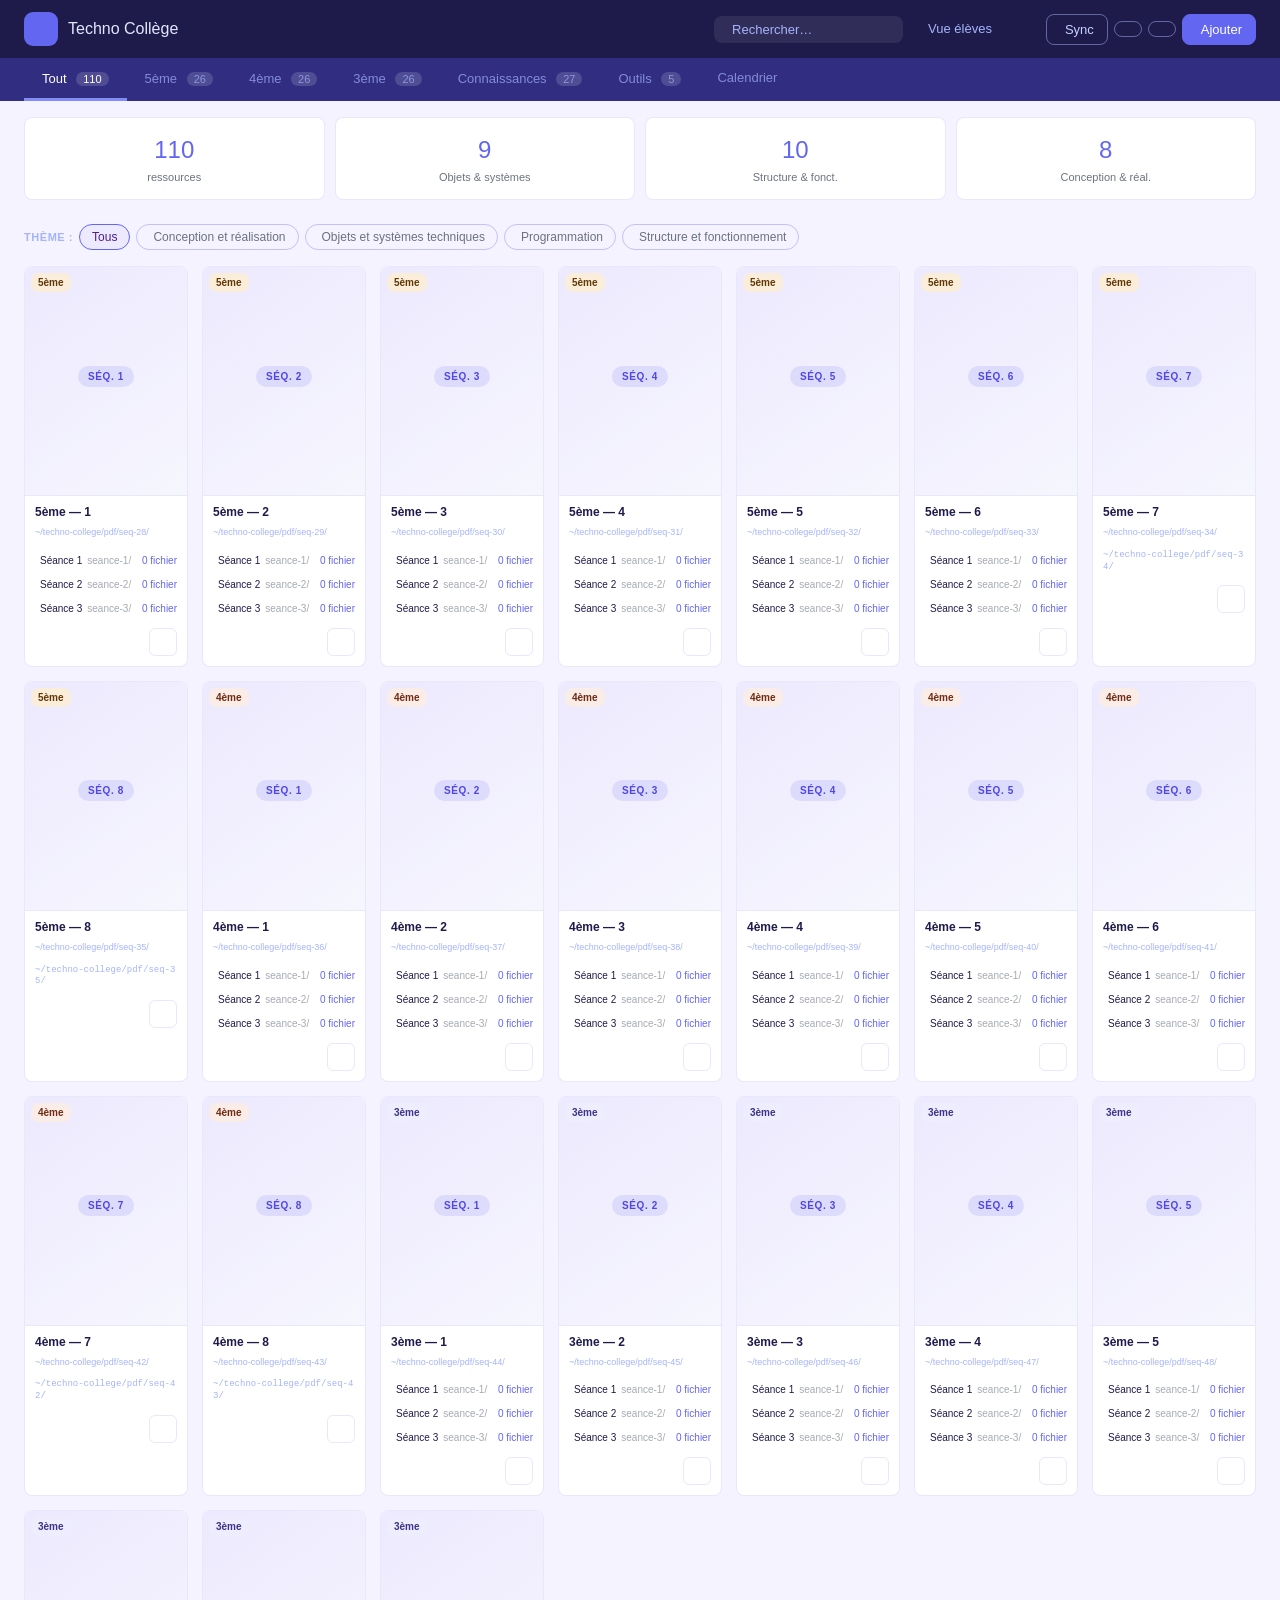
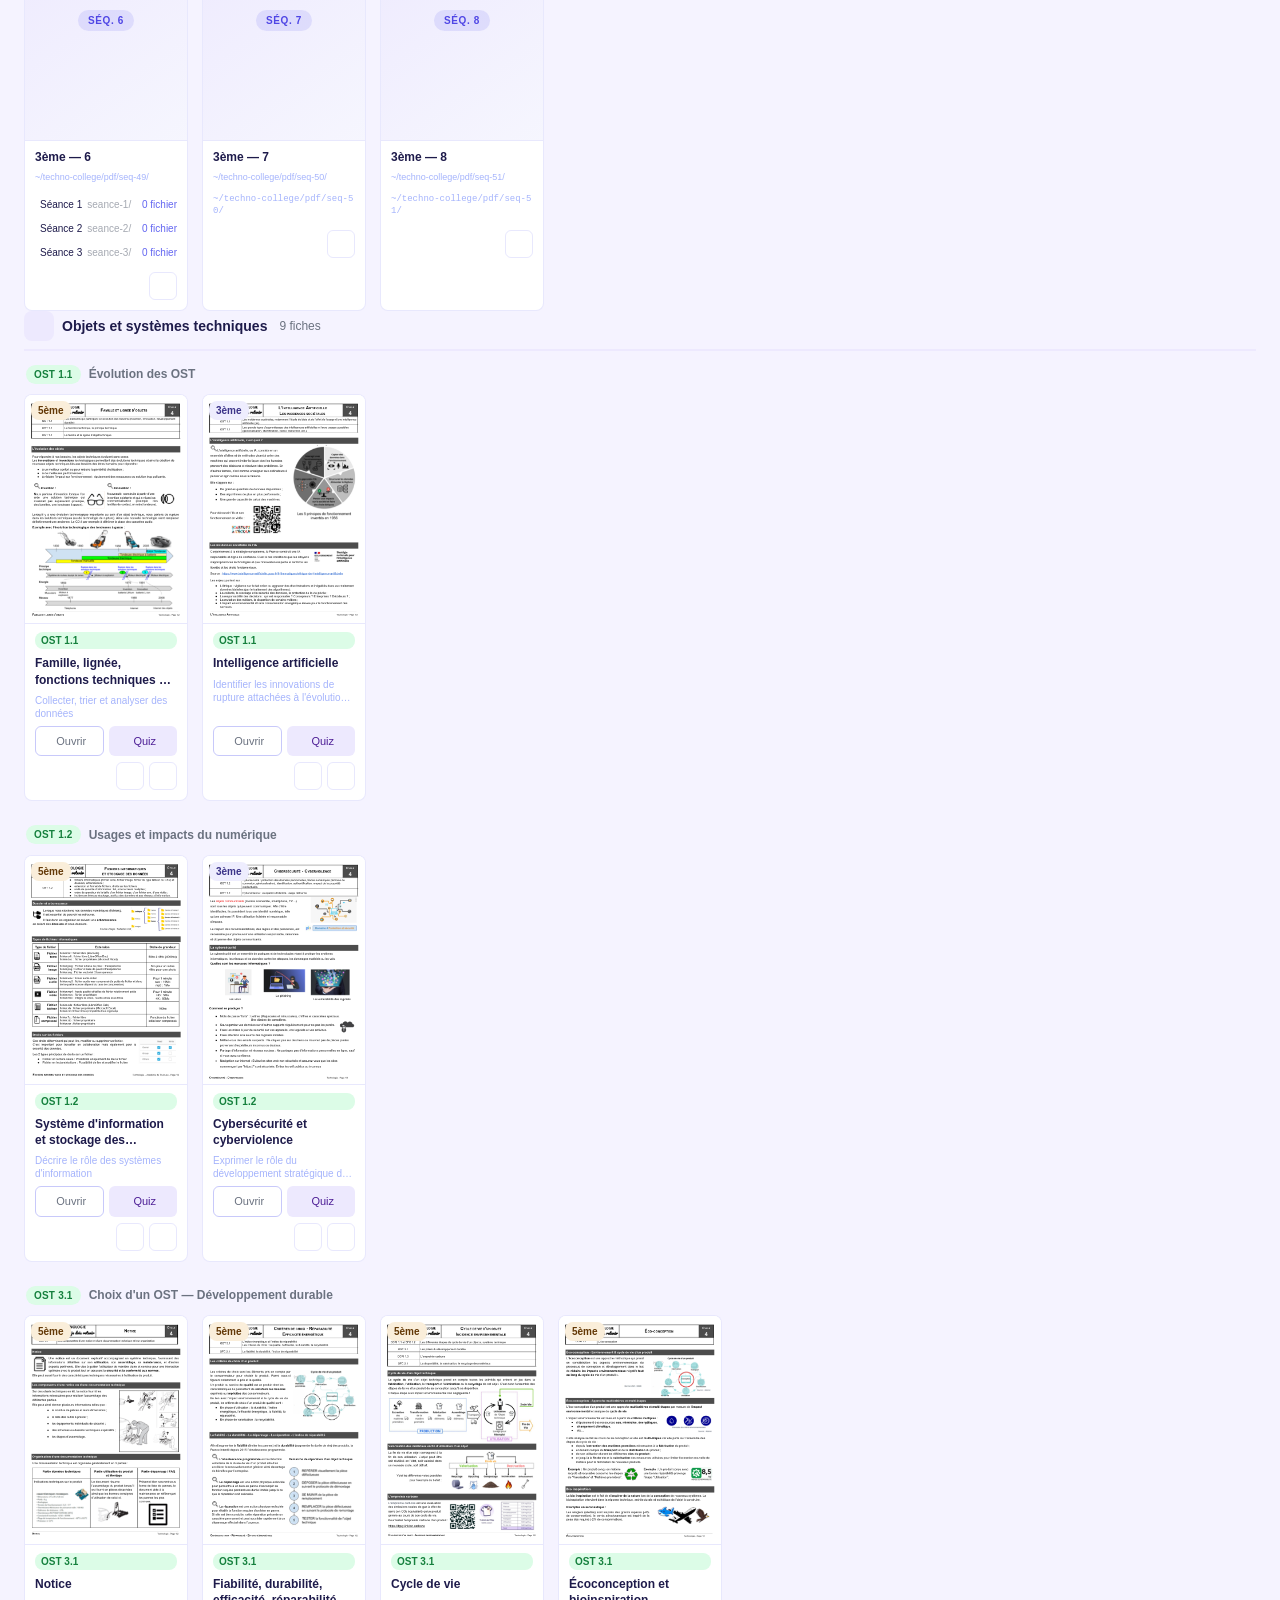
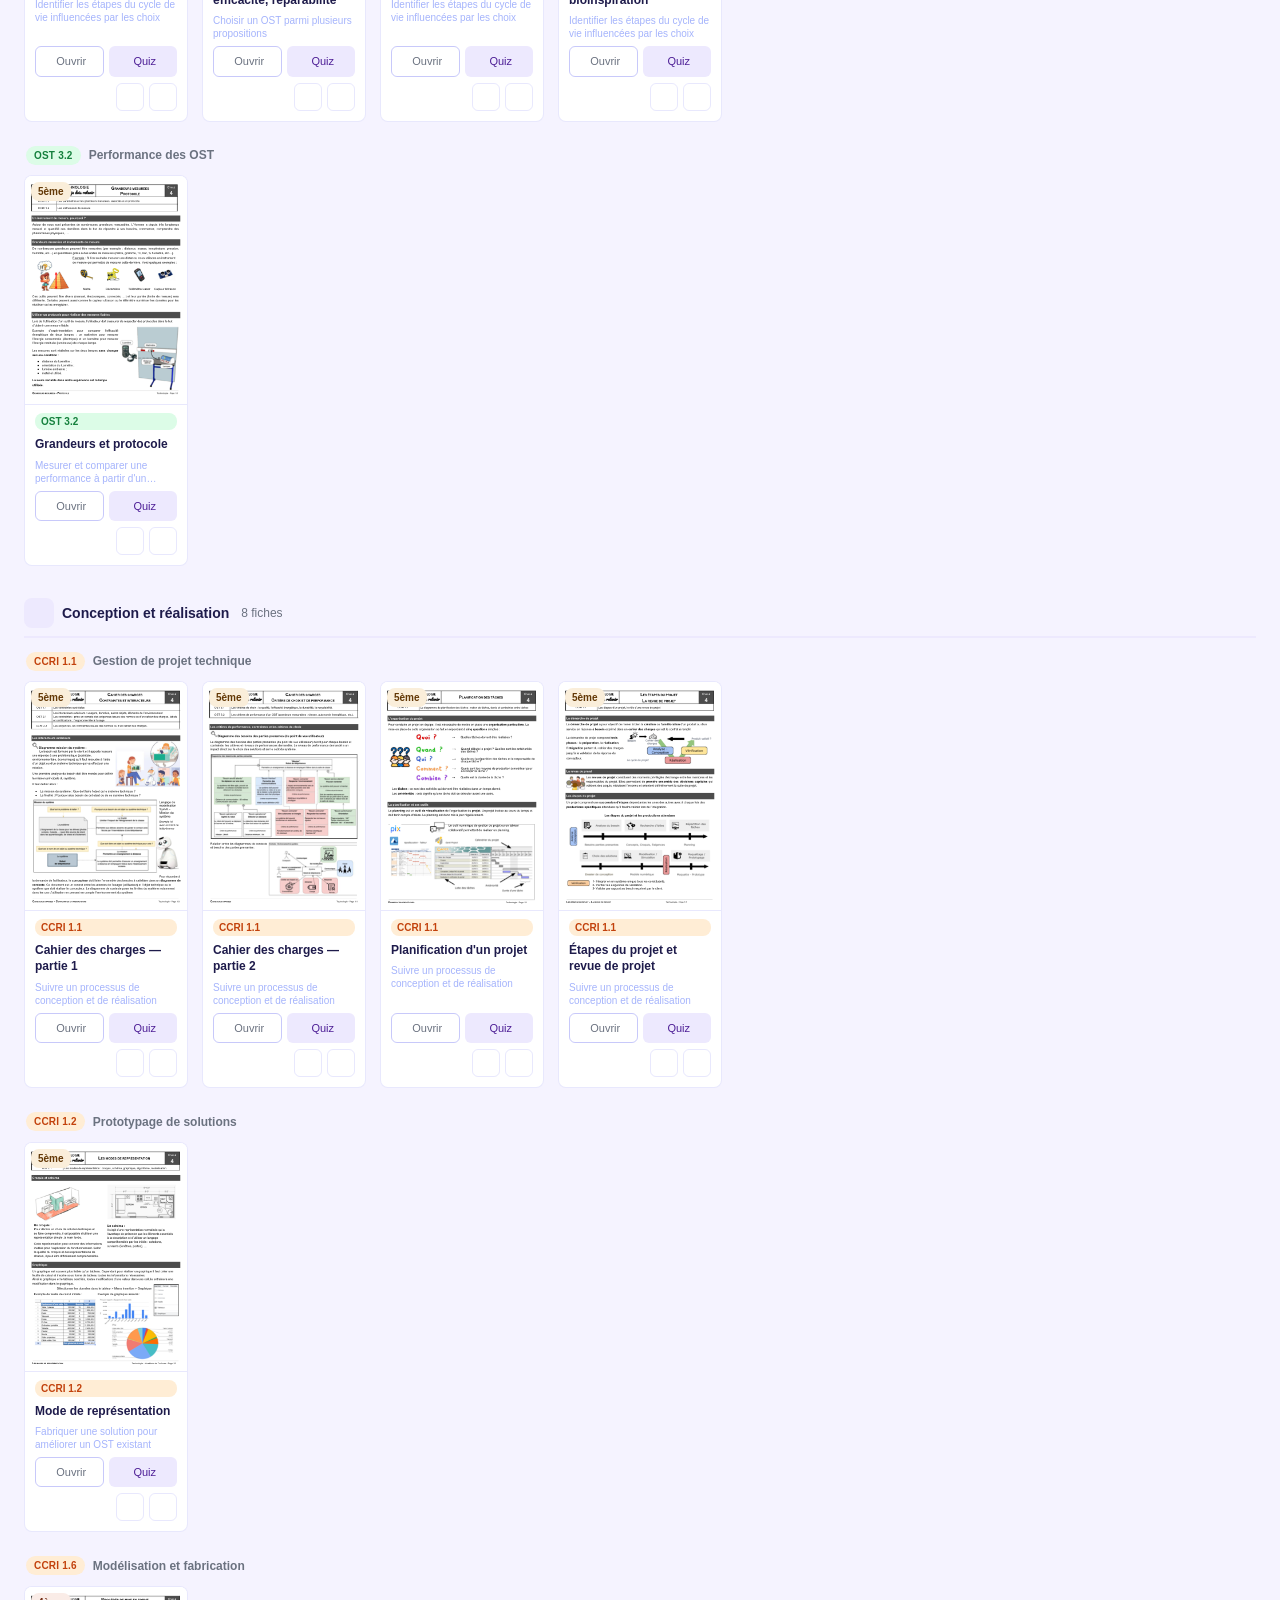
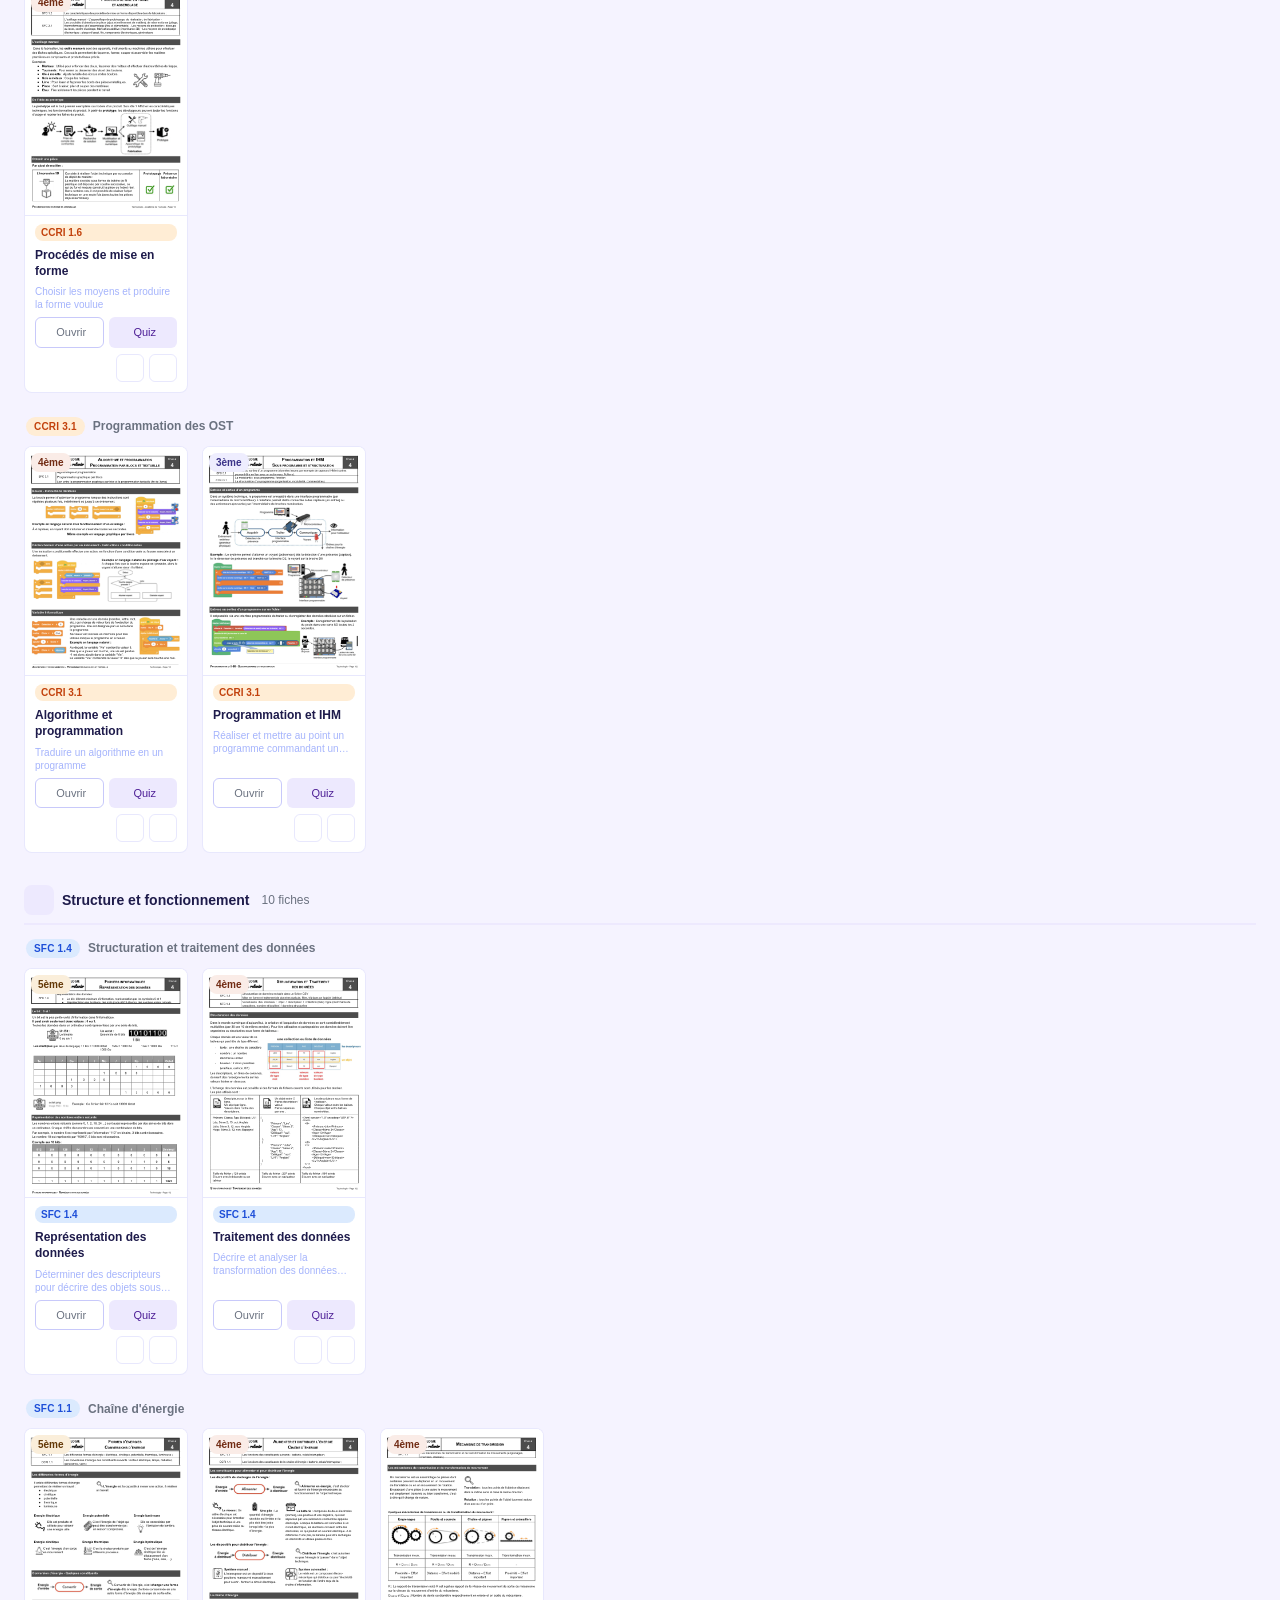
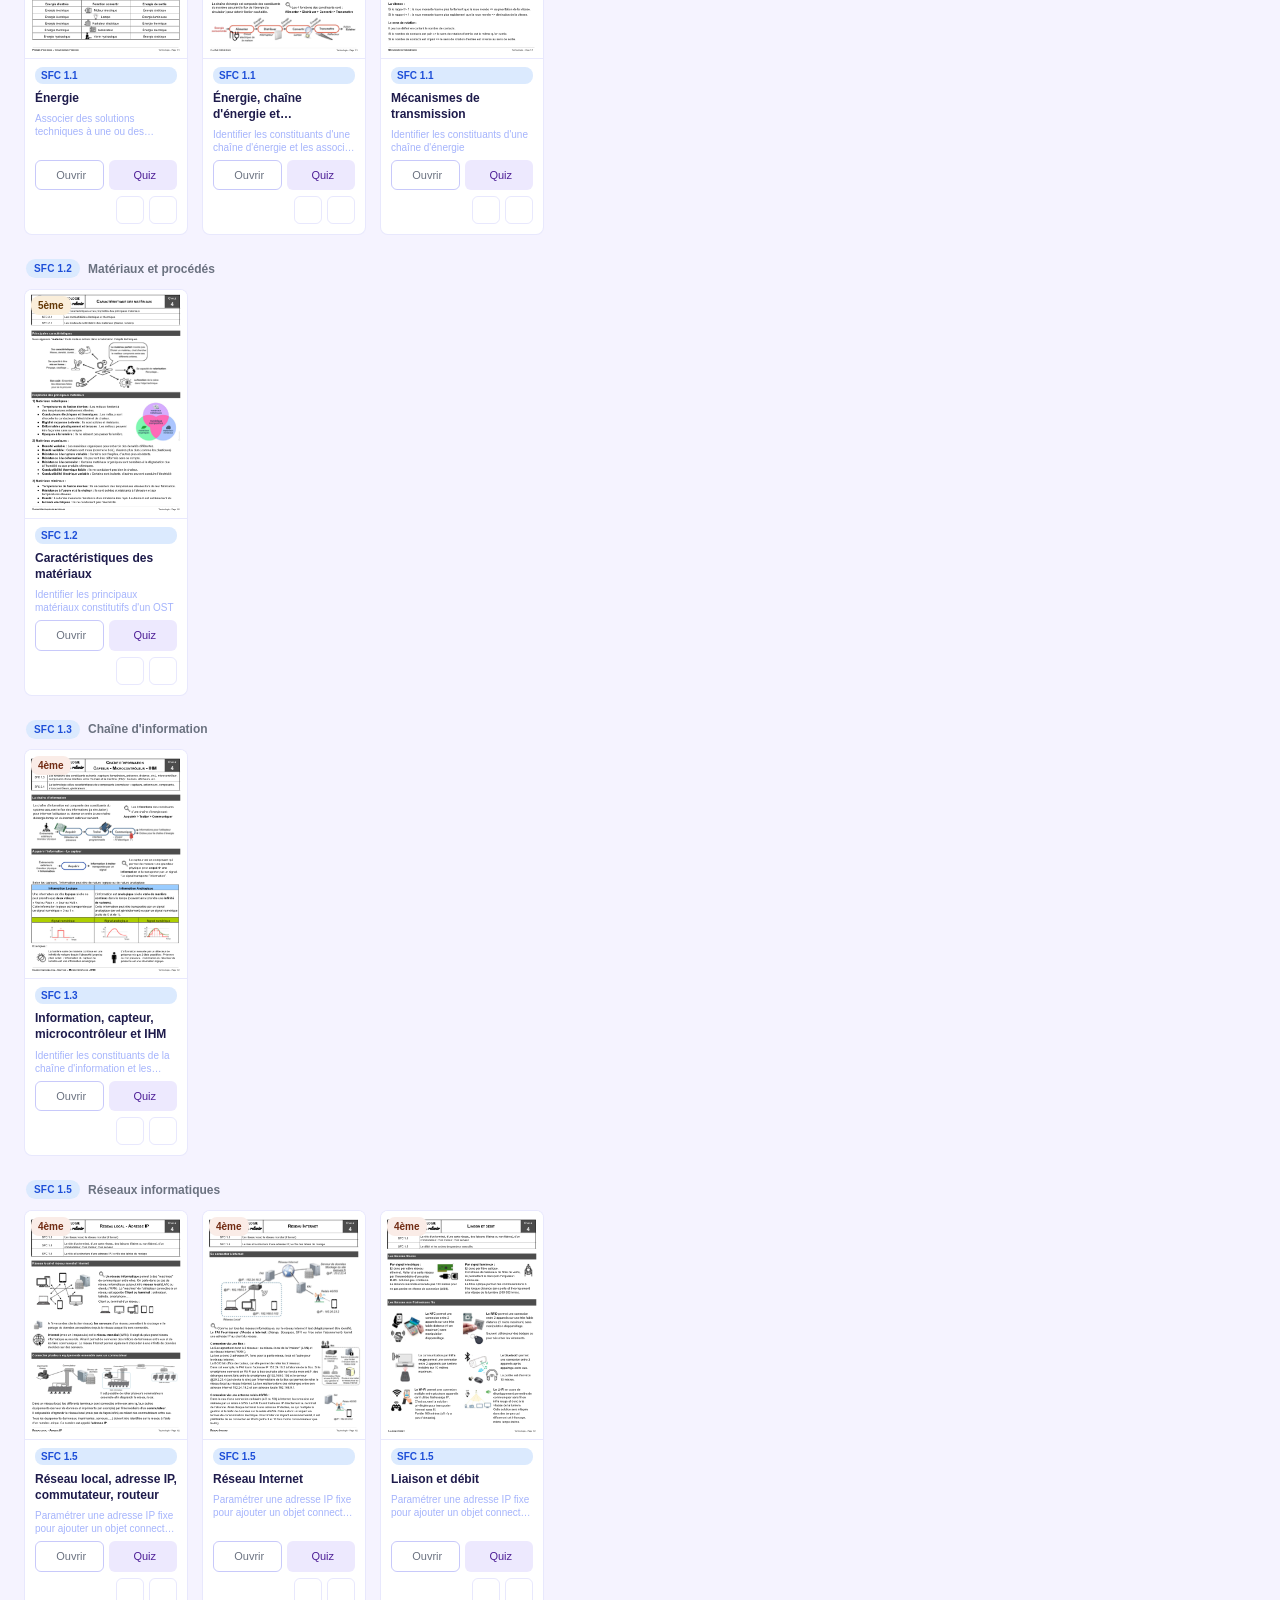
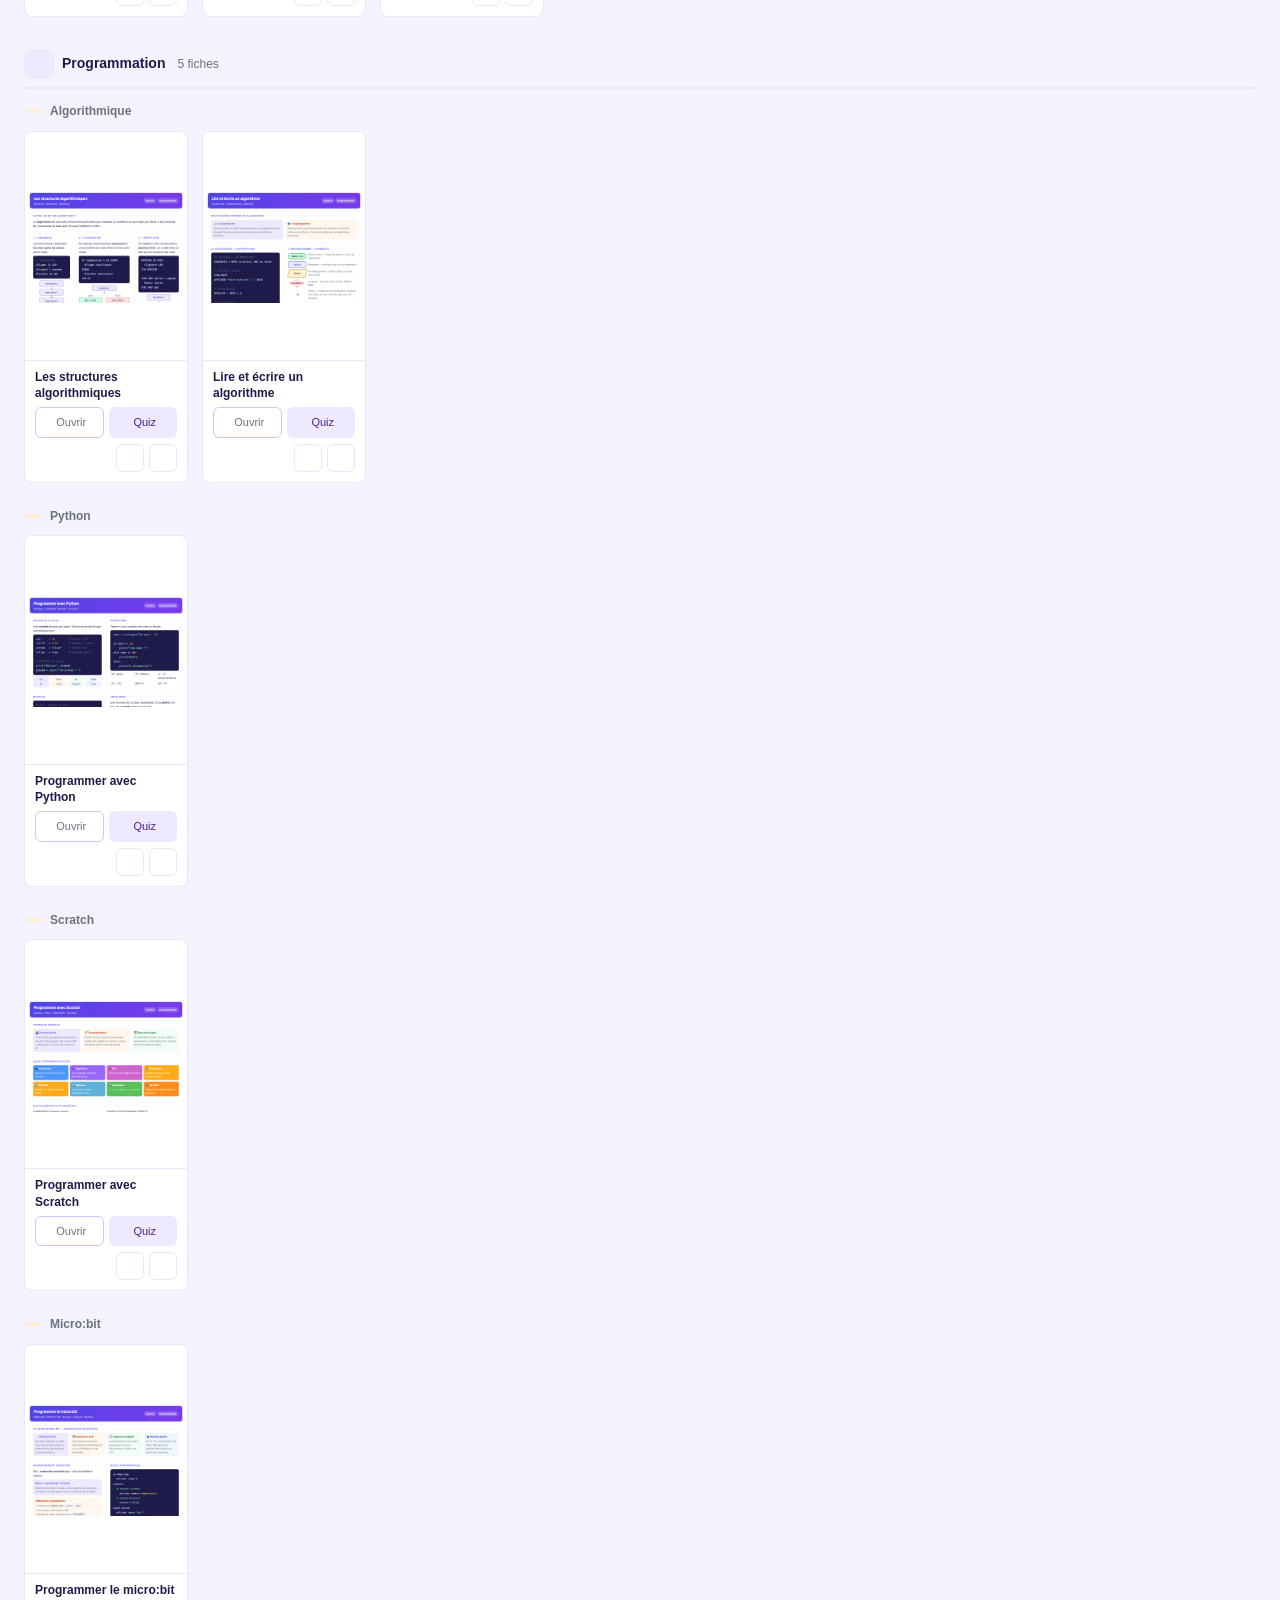
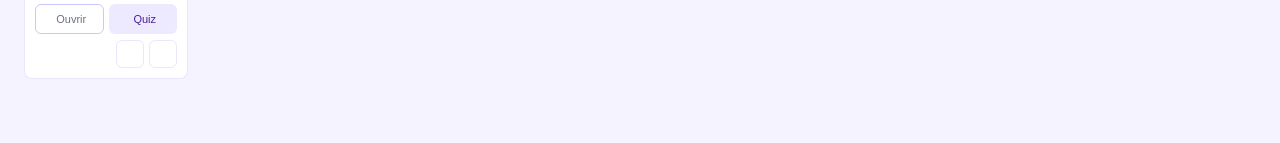
==== commit fc535776: "Ajout fiches outils Programmation/Algo (5 fiches HTML + PDF) - algo-structures : séquence, alternati" ====
--- a/index.html
+++ b/index.html
@@ -1105,7 +1105,7 @@
   return `<article class="card" title="${escHtml(r.critere||'')}">
     <div class="card-thumb">
       <img src="img/thumbs/thumb-${r.id}.png" alt="${escHtml(r.titre||'')}" loading="lazy" onerror="this.style.opacity='.3'">
-      <div class="level-badge lb-${r.niveau}">${r.niveau}ème</div>
+      ${r.niveau ? `<div class="level-badge lb-${r.niveau}">${r.niveau}ème</div>` : ''}
     </div>
     <div class="card-body">
       ${codeBadge}
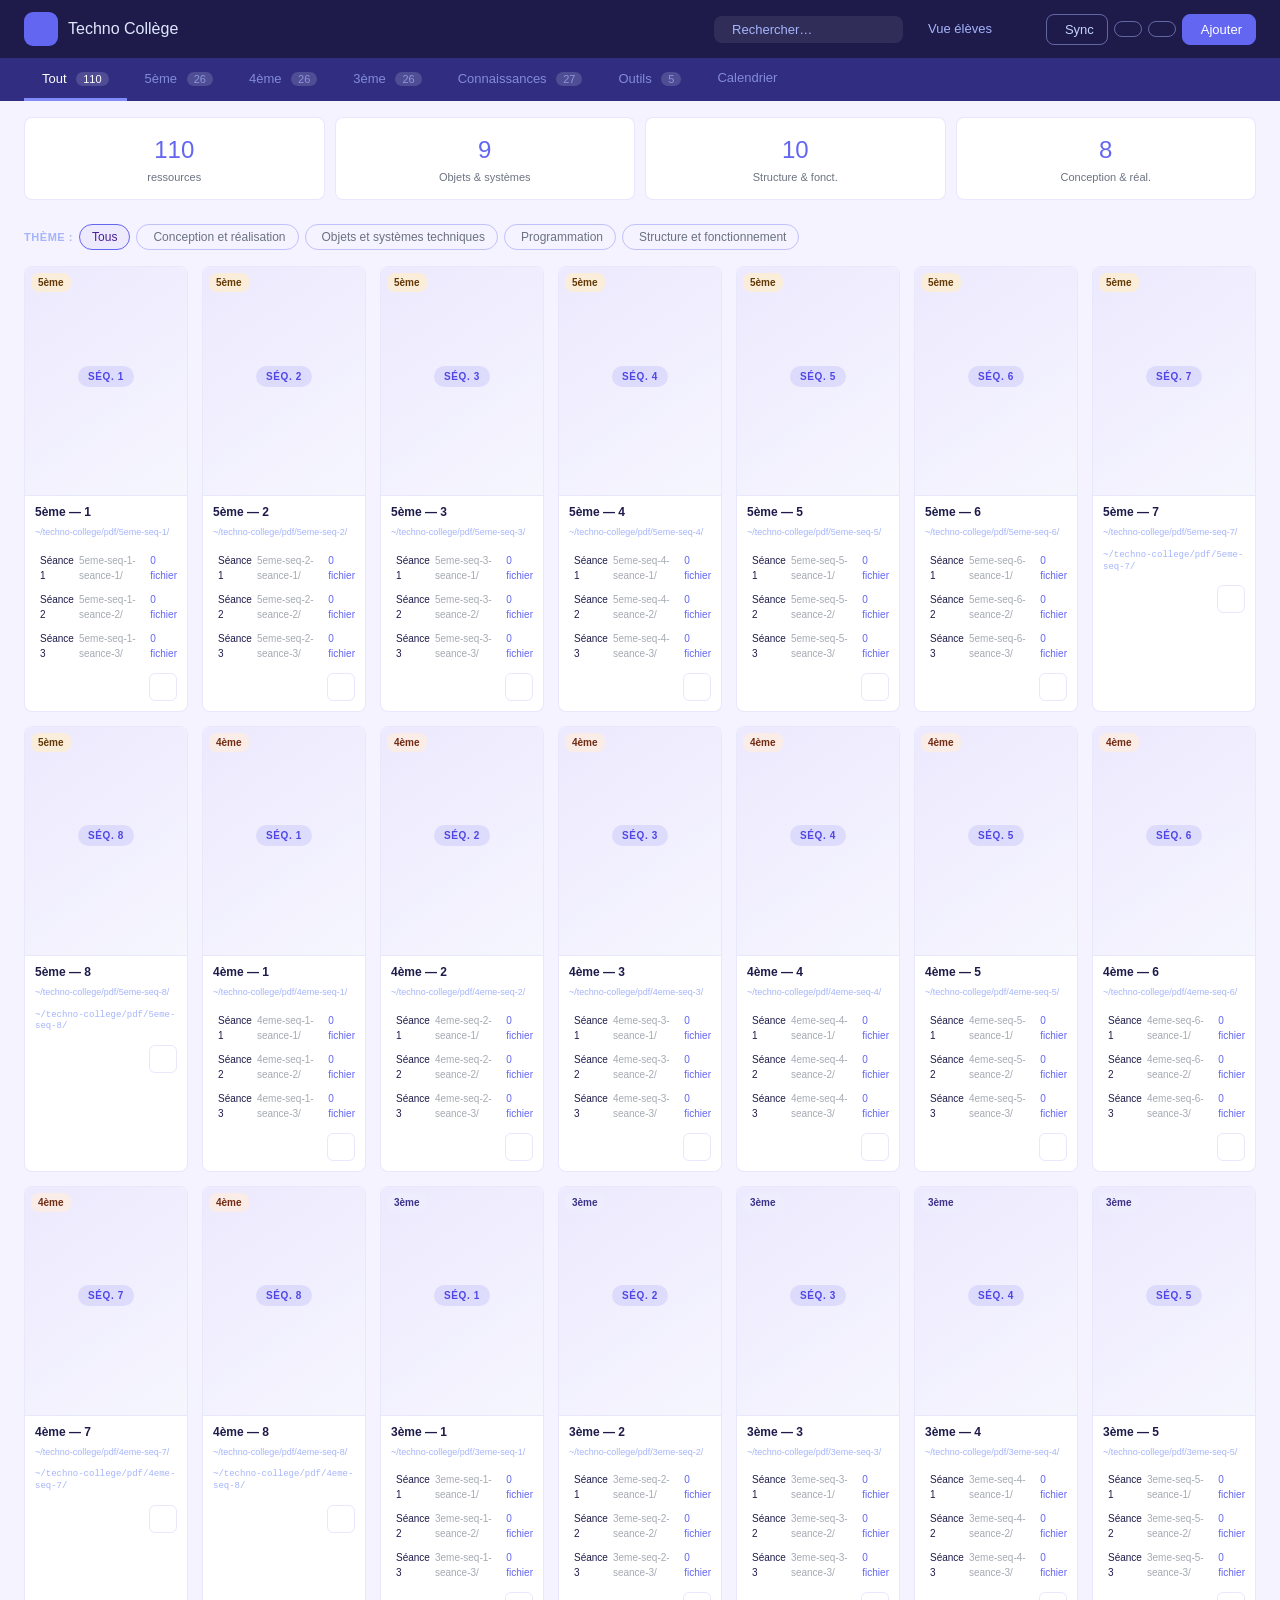
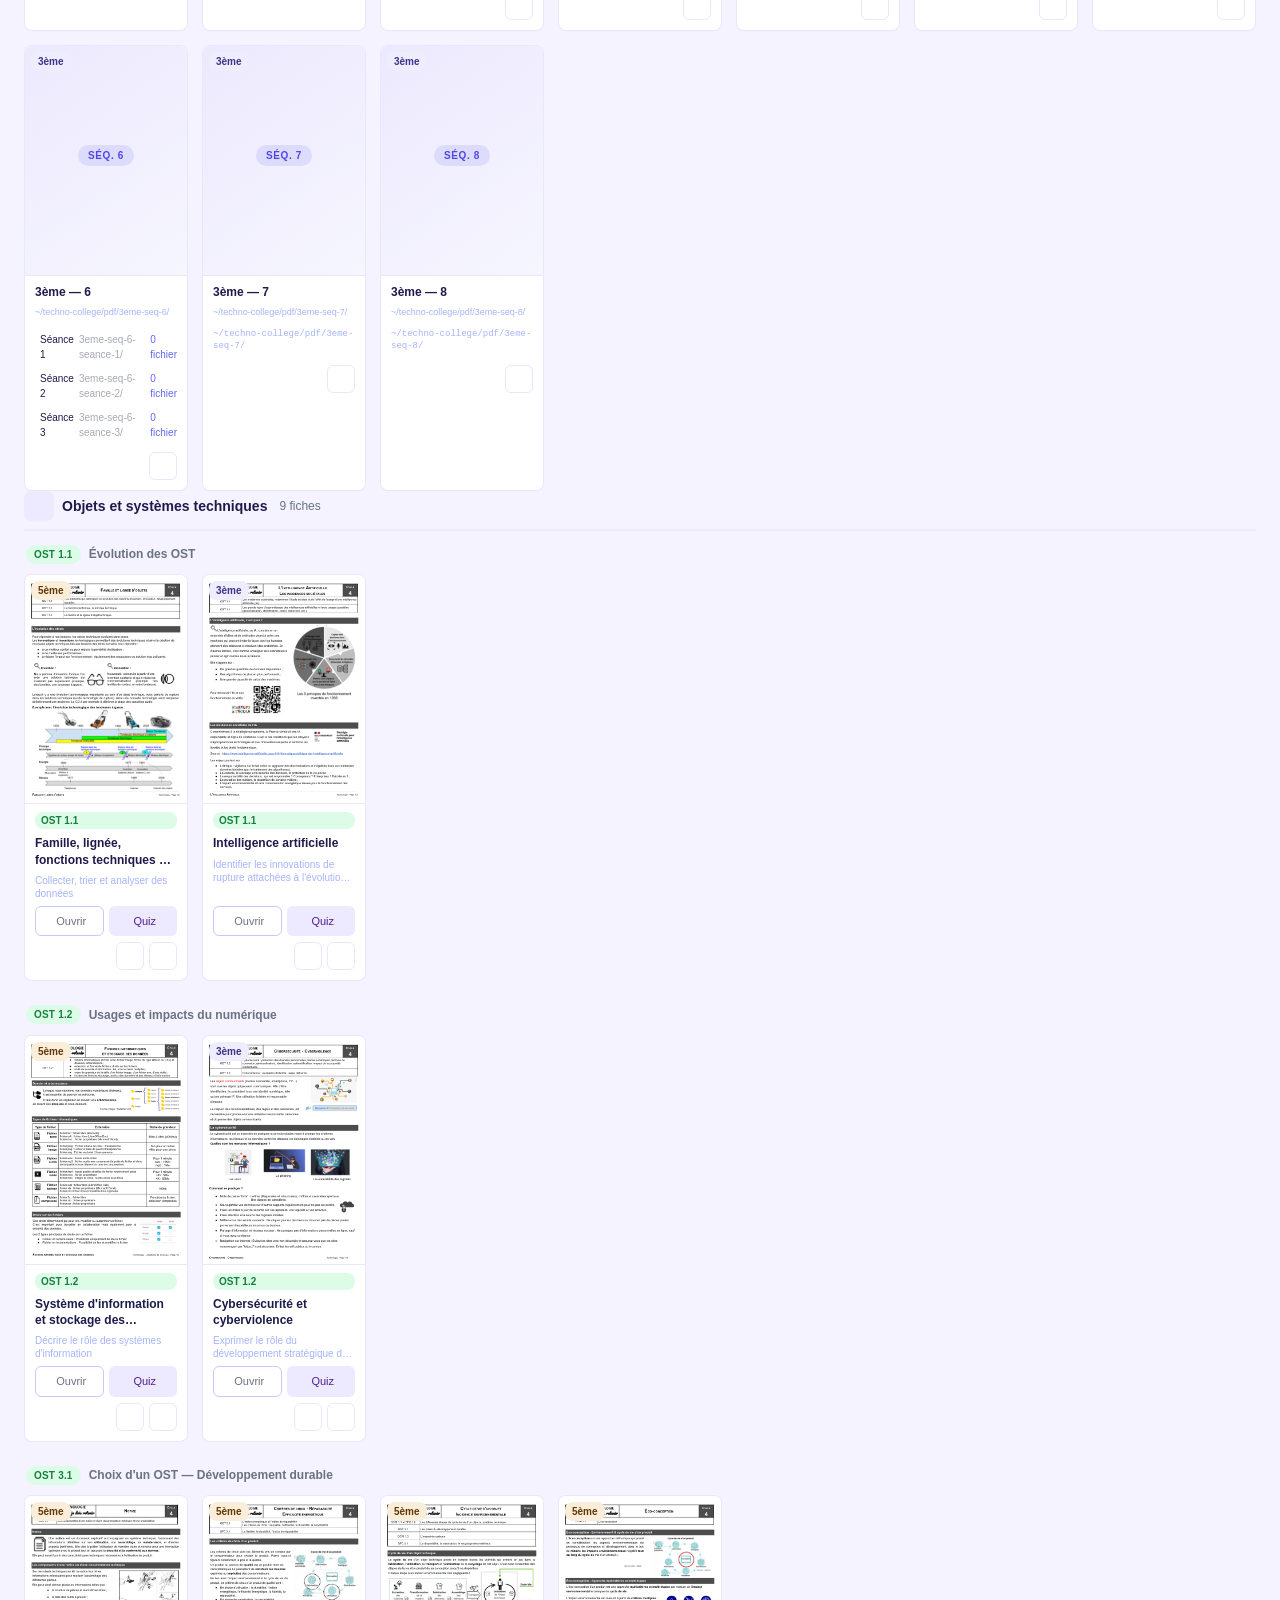
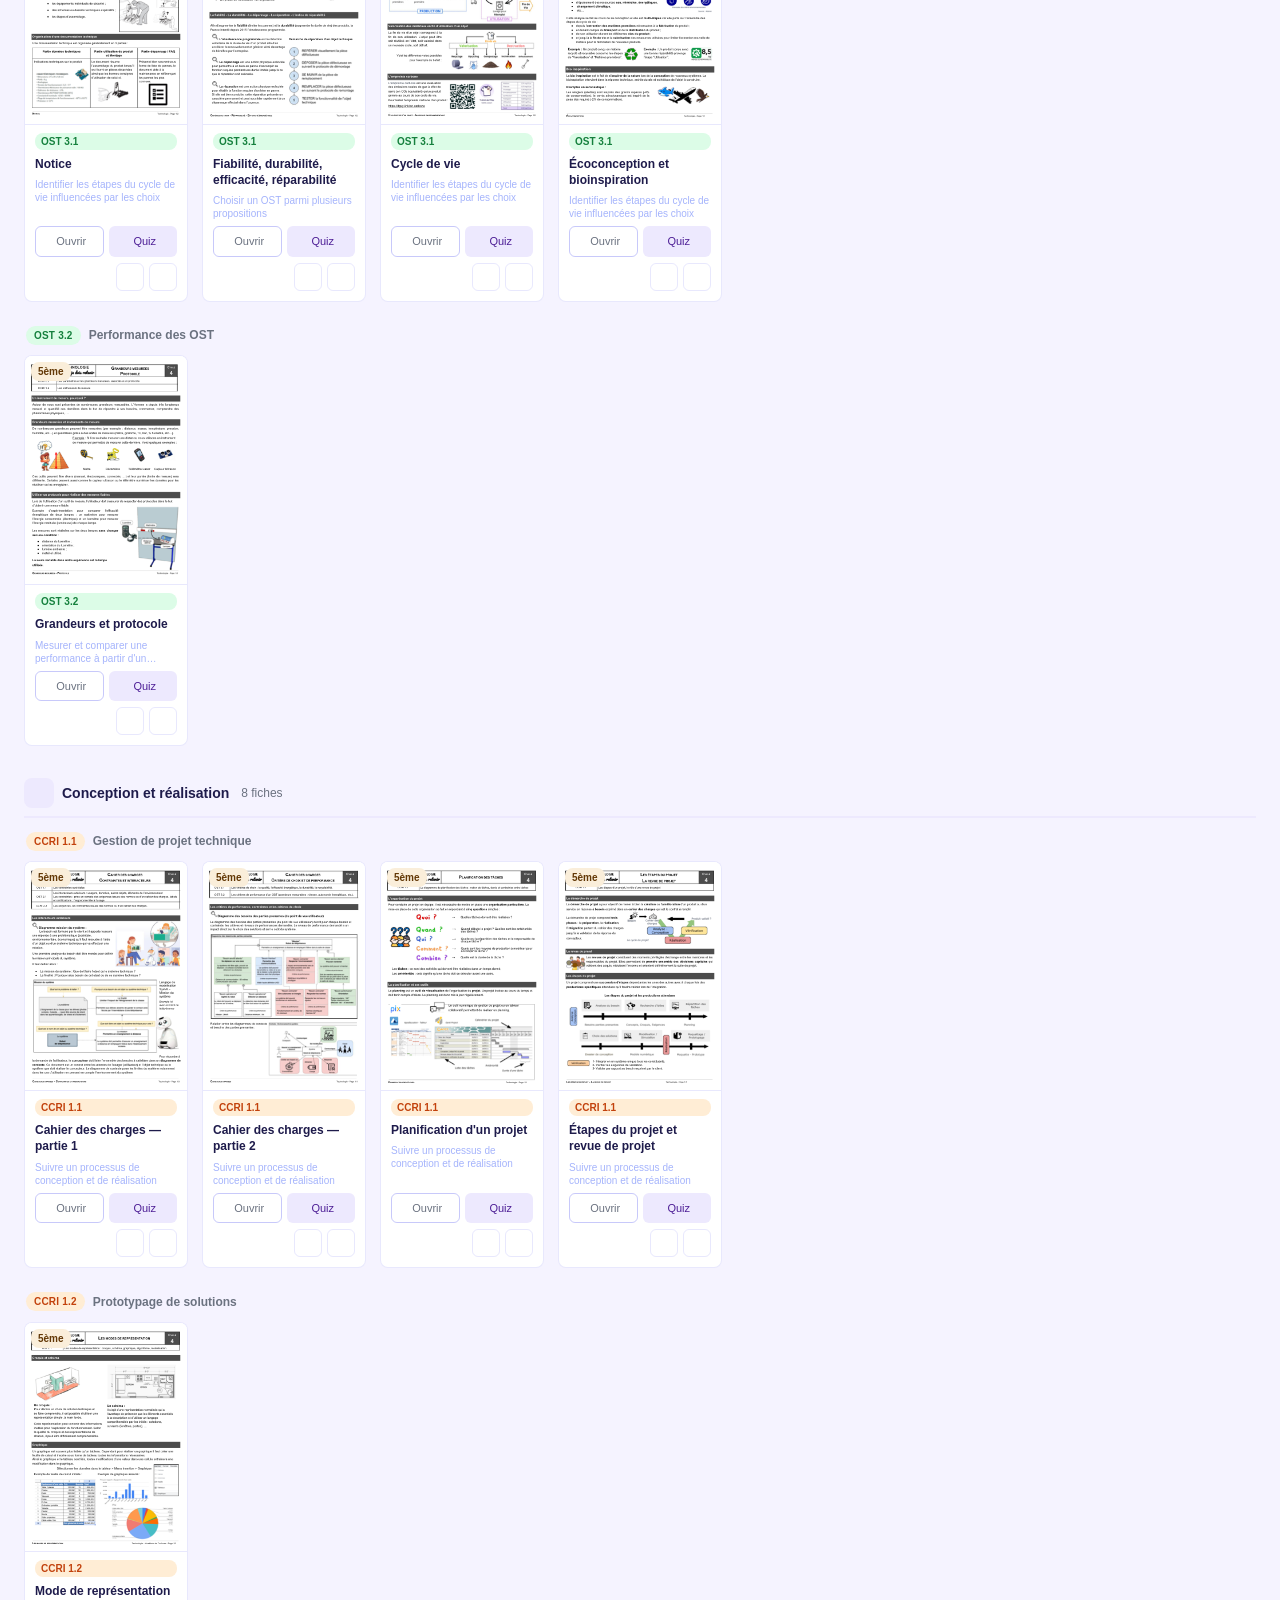
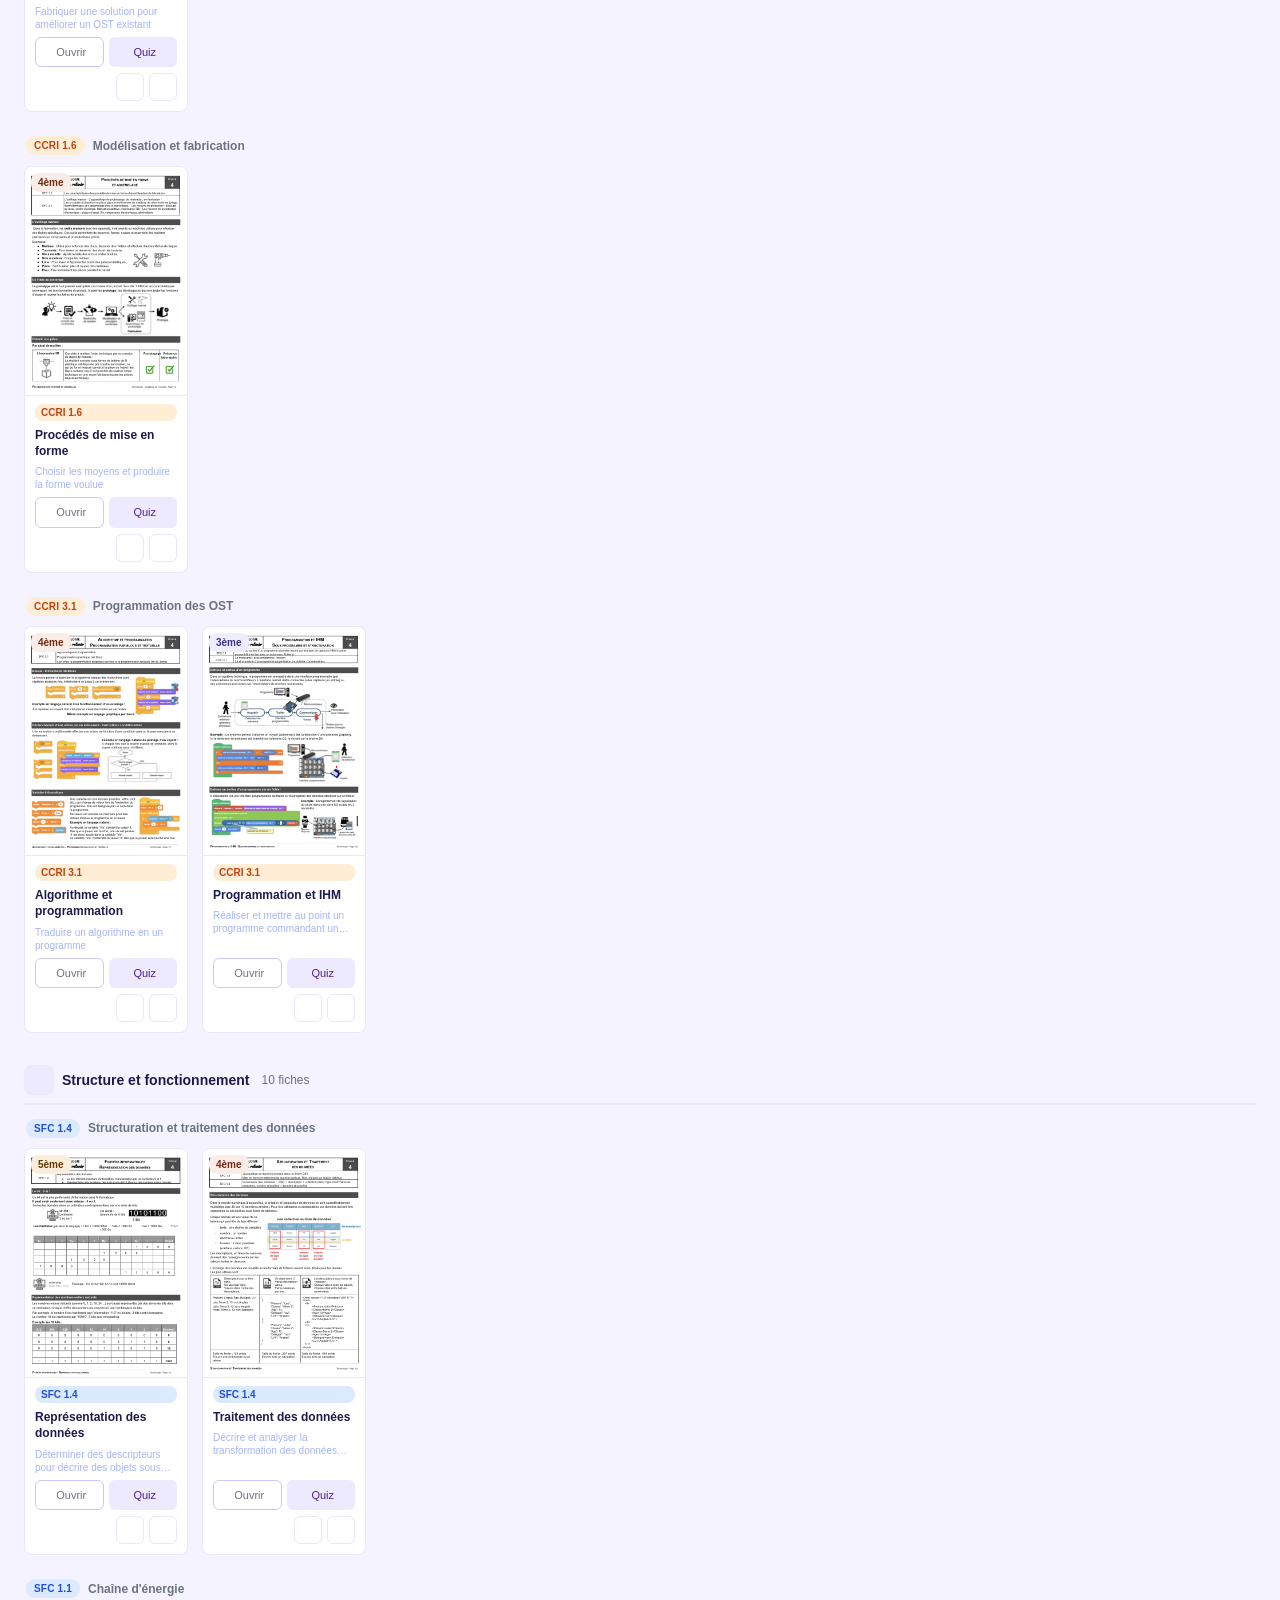
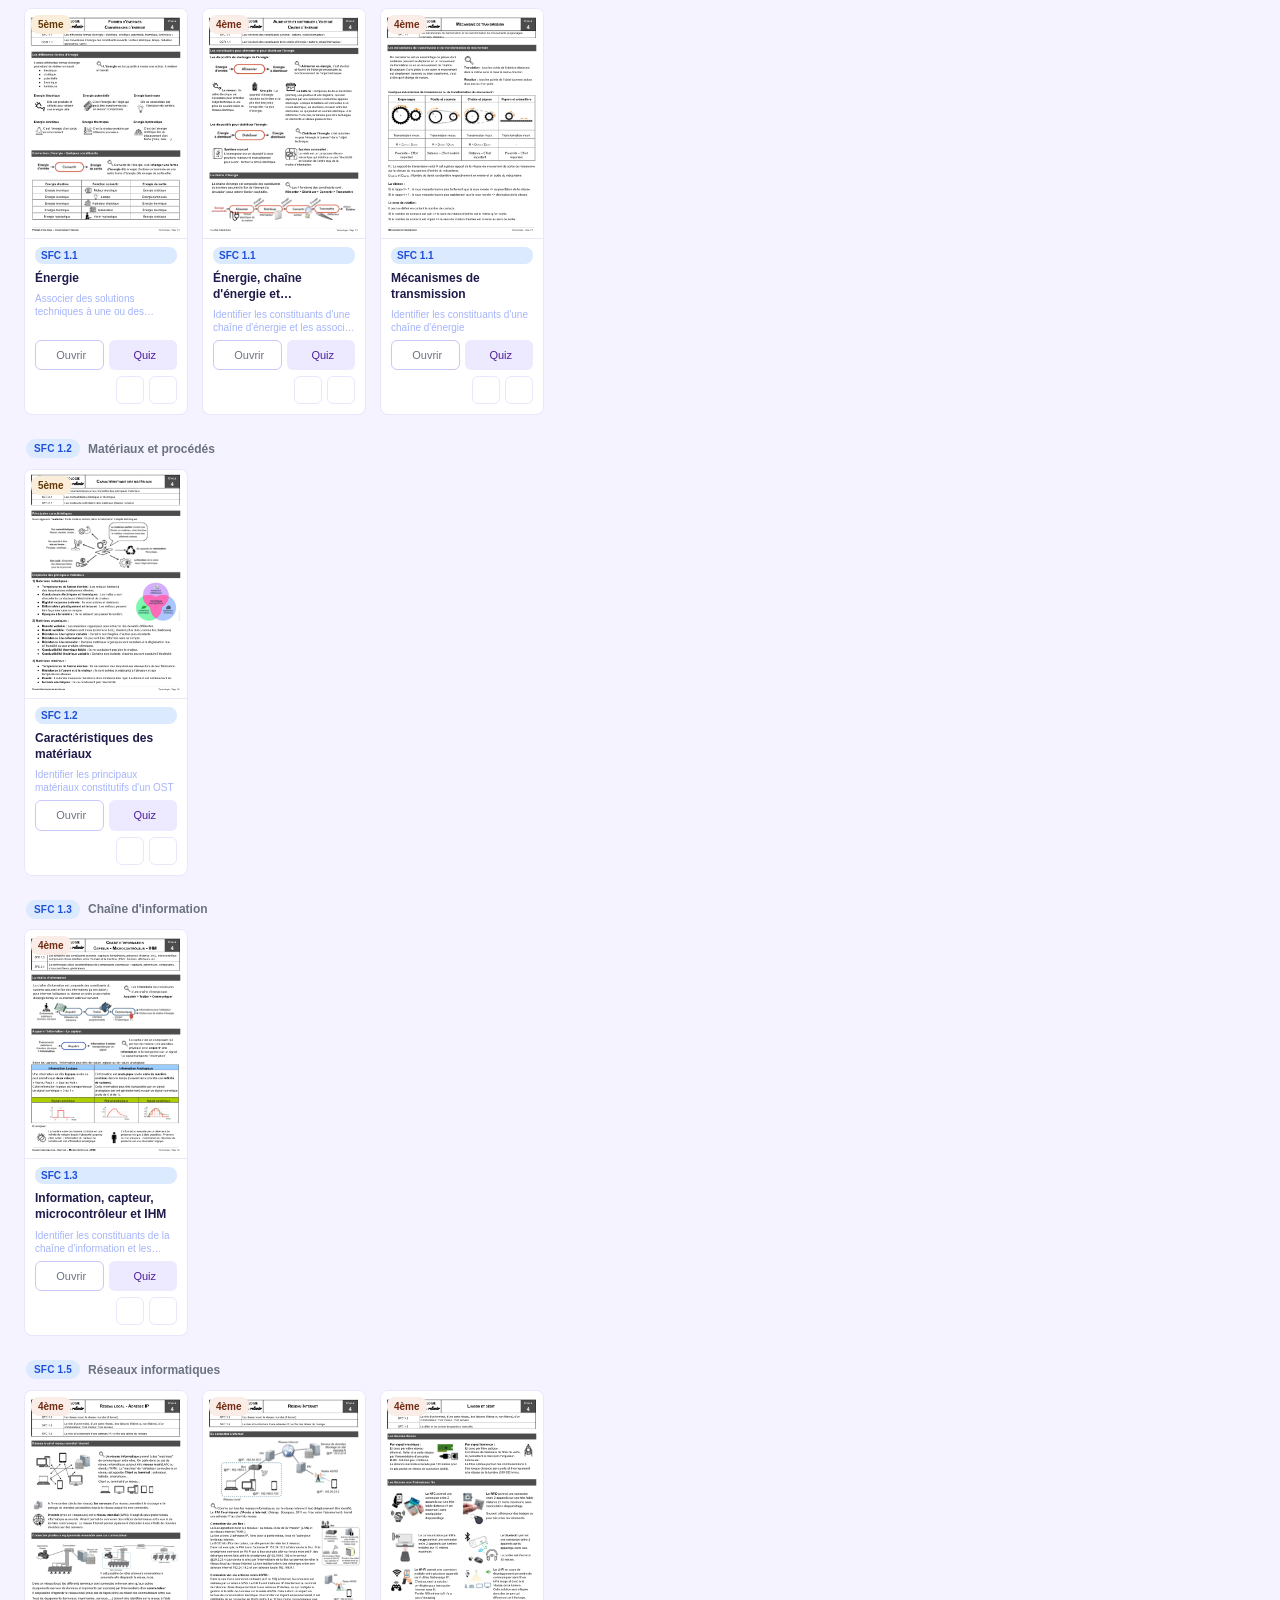
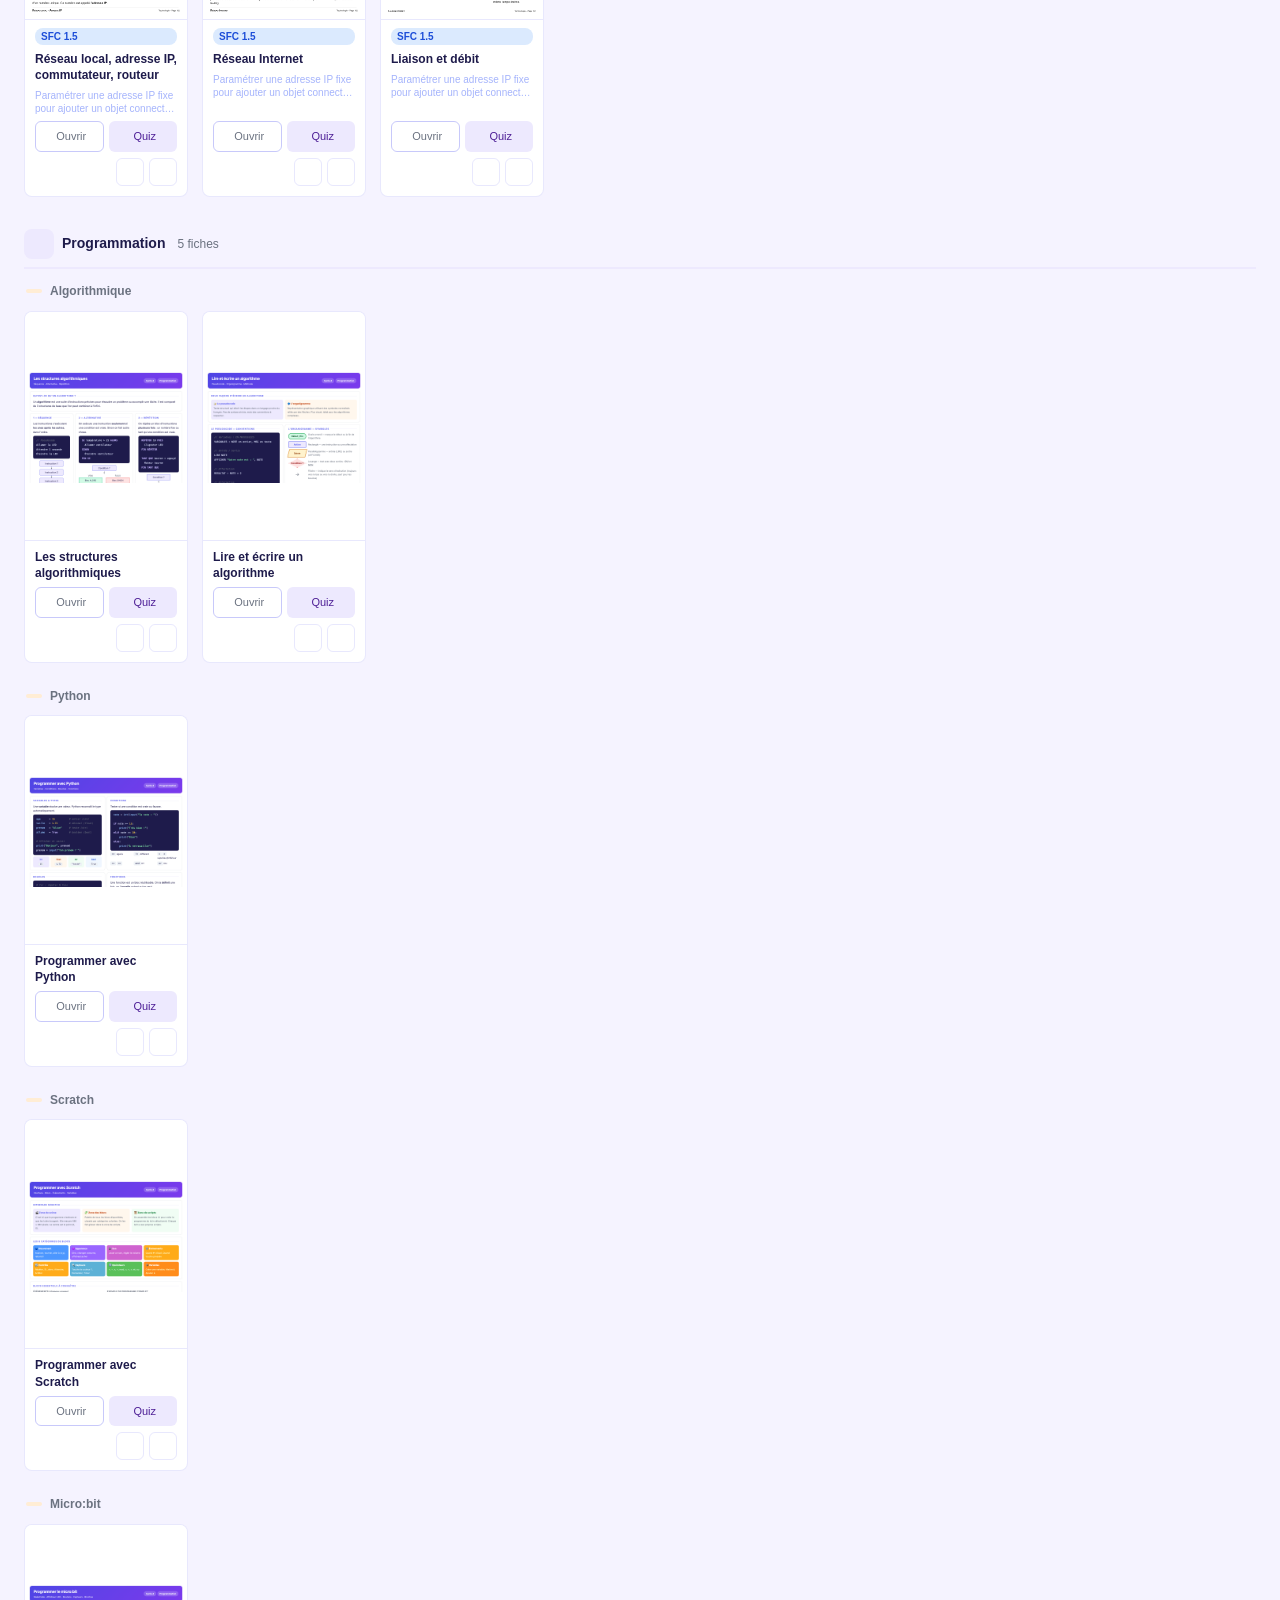
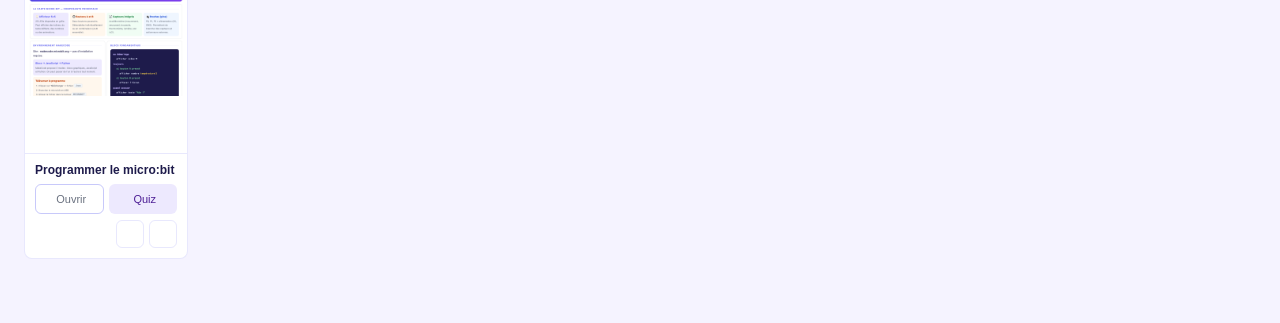
==== commit 224a28da: "Fix : chemins des dossiers affichés avec les noms lisibles du Finder Les cartes séquence affichaient" ====
--- a/index.html
+++ b/index.html
@@ -680,7 +680,7 @@
         <div class="sync-num">1</div>
         <div style="flex:1">
           <div class="sync-label">Ajouter des fichiers dans les dossiers de séquences :</div>
-          <div class="sync-cmd" style="cursor:default;user-select:text">~/techno-college/pdf/seq-28/ &nbsp;← Séq 5ème Évolution OST<br>~/techno-college/pdf/seq-29/ &nbsp;← Séq 5ème Numérique…<br>~/techno-college/pdf/seq-36/ &nbsp;← Séq 4ème Chaîne énergie<br><span style="color:var(--text-hint)">…un dossier par séquence (seq-28 à seq-51)</span></div>
+          <div class="sync-cmd" style="cursor:default;user-select:text">~/techno-college/pdf/5eme-seq-1-seance-1/ &nbsp;← 5ème séq. 1, séance 1<br>~/techno-college/pdf/5eme-seq-1-seance-2/ &nbsp;← 5ème séq. 1, séance 2<br>~/techno-college/pdf/4eme-seq-3-seance-1/ &nbsp;← 4ème séq. 3, séance 1<br><span style="color:var(--text-hint)">…un dossier par séance (5eme/4eme/3eme · seq-1 à 8 · seance-1 à 3)</span></div>
         </div>
       </div>
       <div class="sync-step">
@@ -1075,14 +1075,16 @@
   if (r.type === 'sequence') {
     const seances = resources.filter(s => s.type === 'seance' && s.parent_seq === r.id).sort((a,b) => a.seance_num - b.seance_num);
     const subCount = resources.filter(s => s.parent_seq === r.id && s.type !== 'seance' && s.type !== 'sequence').length;
-    const folderBase = `~/techno-college/pdf/seq-${r.id}/`;
+    const nivStr = r.niveau === '5' ? '5eme' : r.niveau === '4' ? '4eme' : r.niveau === '3' ? '3eme' : r.niveau;
+    const folderName = `${nivStr}-seq-${r.seq_num}`;
+    const folderBase = `~/techno-college/pdf/${folderName}/`;
     const folderHtml = seances.length
       ? seances.map(s => {
           const n = resources.filter(x => x.parent_seance === s.id).length;
           return `<div style="display:flex;align-items:center;gap:5px;font-size:10px;color:var(--text-muted);margin-top:3px">
             <i class="ti ti-folder" style="font-size:10px;color:var(--accent)"></i>
             <span style="color:var(--text)">Séance ${s.seance_num}</span>
-            <span style="opacity:.6">seance-${s.seance_num}/</span>
+            <span style="opacity:.6">${folderName}-seance-${s.seance_num}/</span>
             <span style="margin-left:auto;color:var(--accent)">${n} fich${n>1?'es':'ier'}</span>
           </div>`;
         }).join('')
